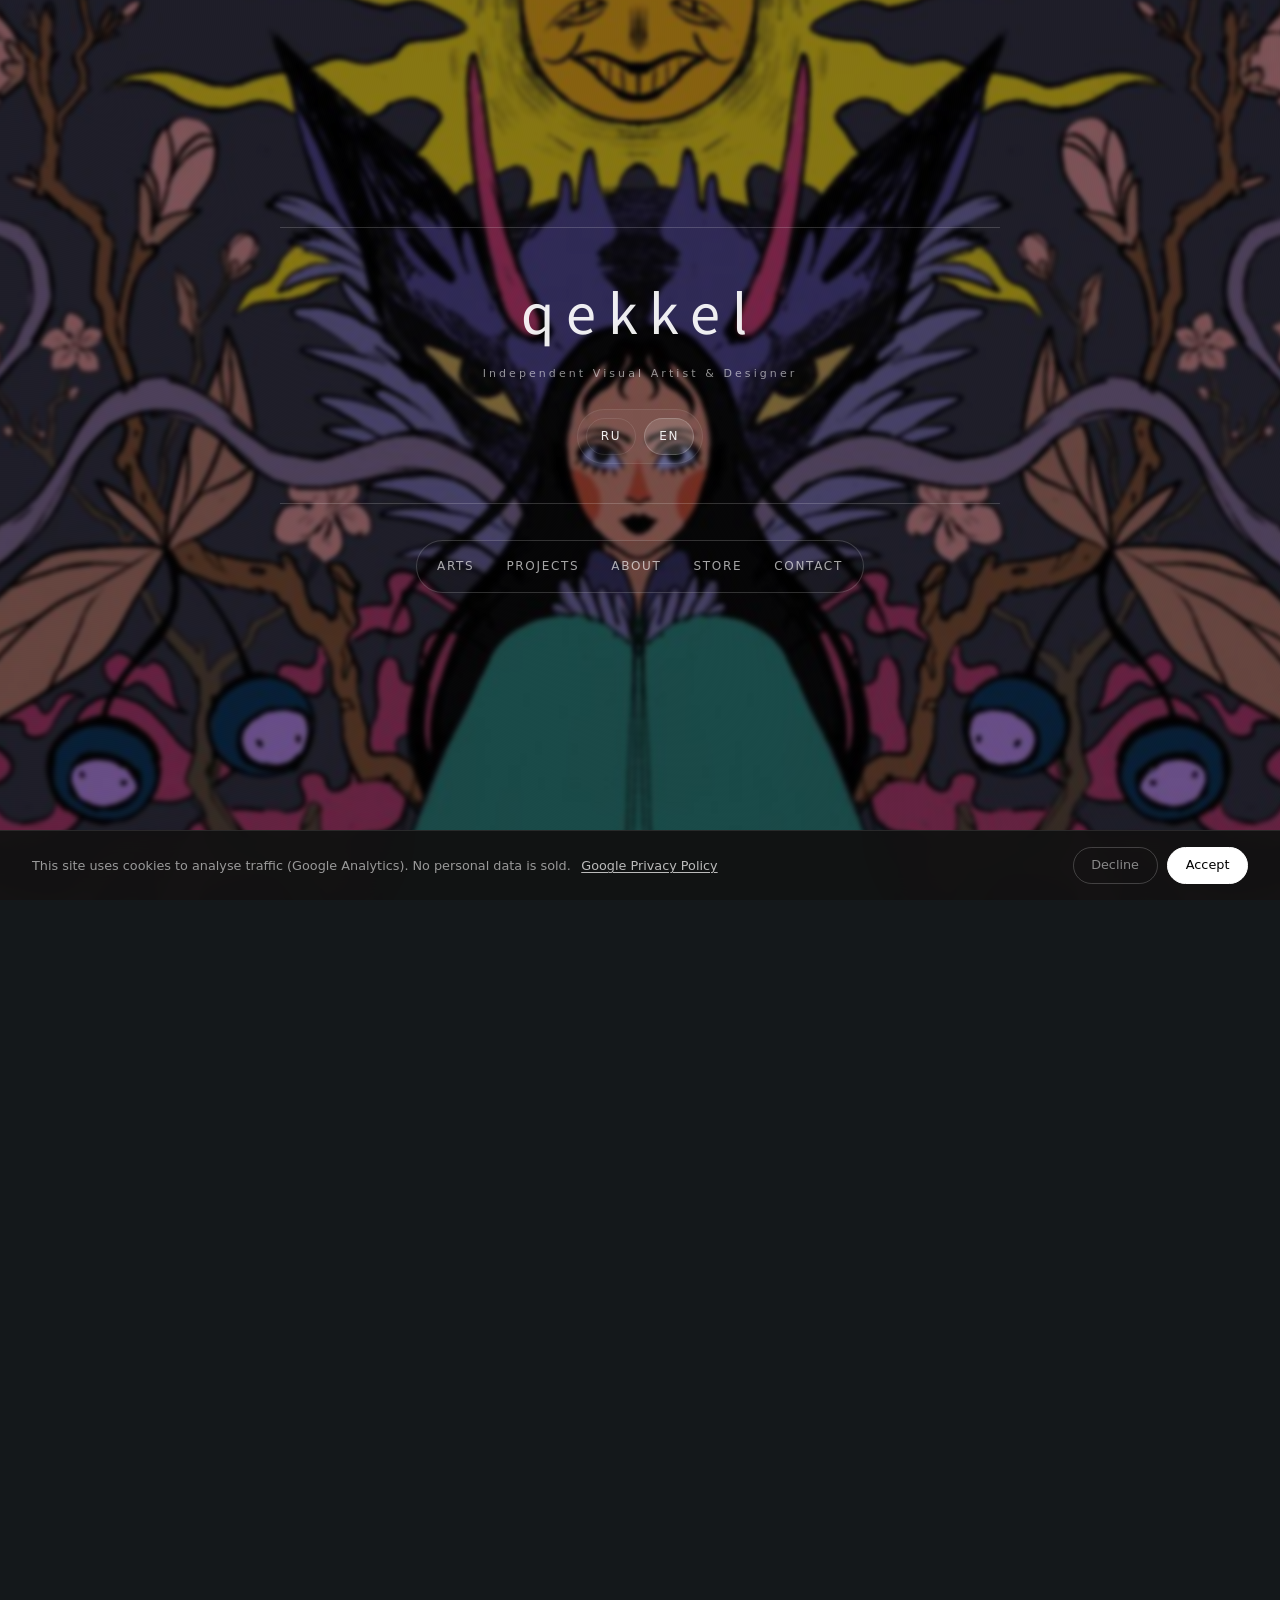
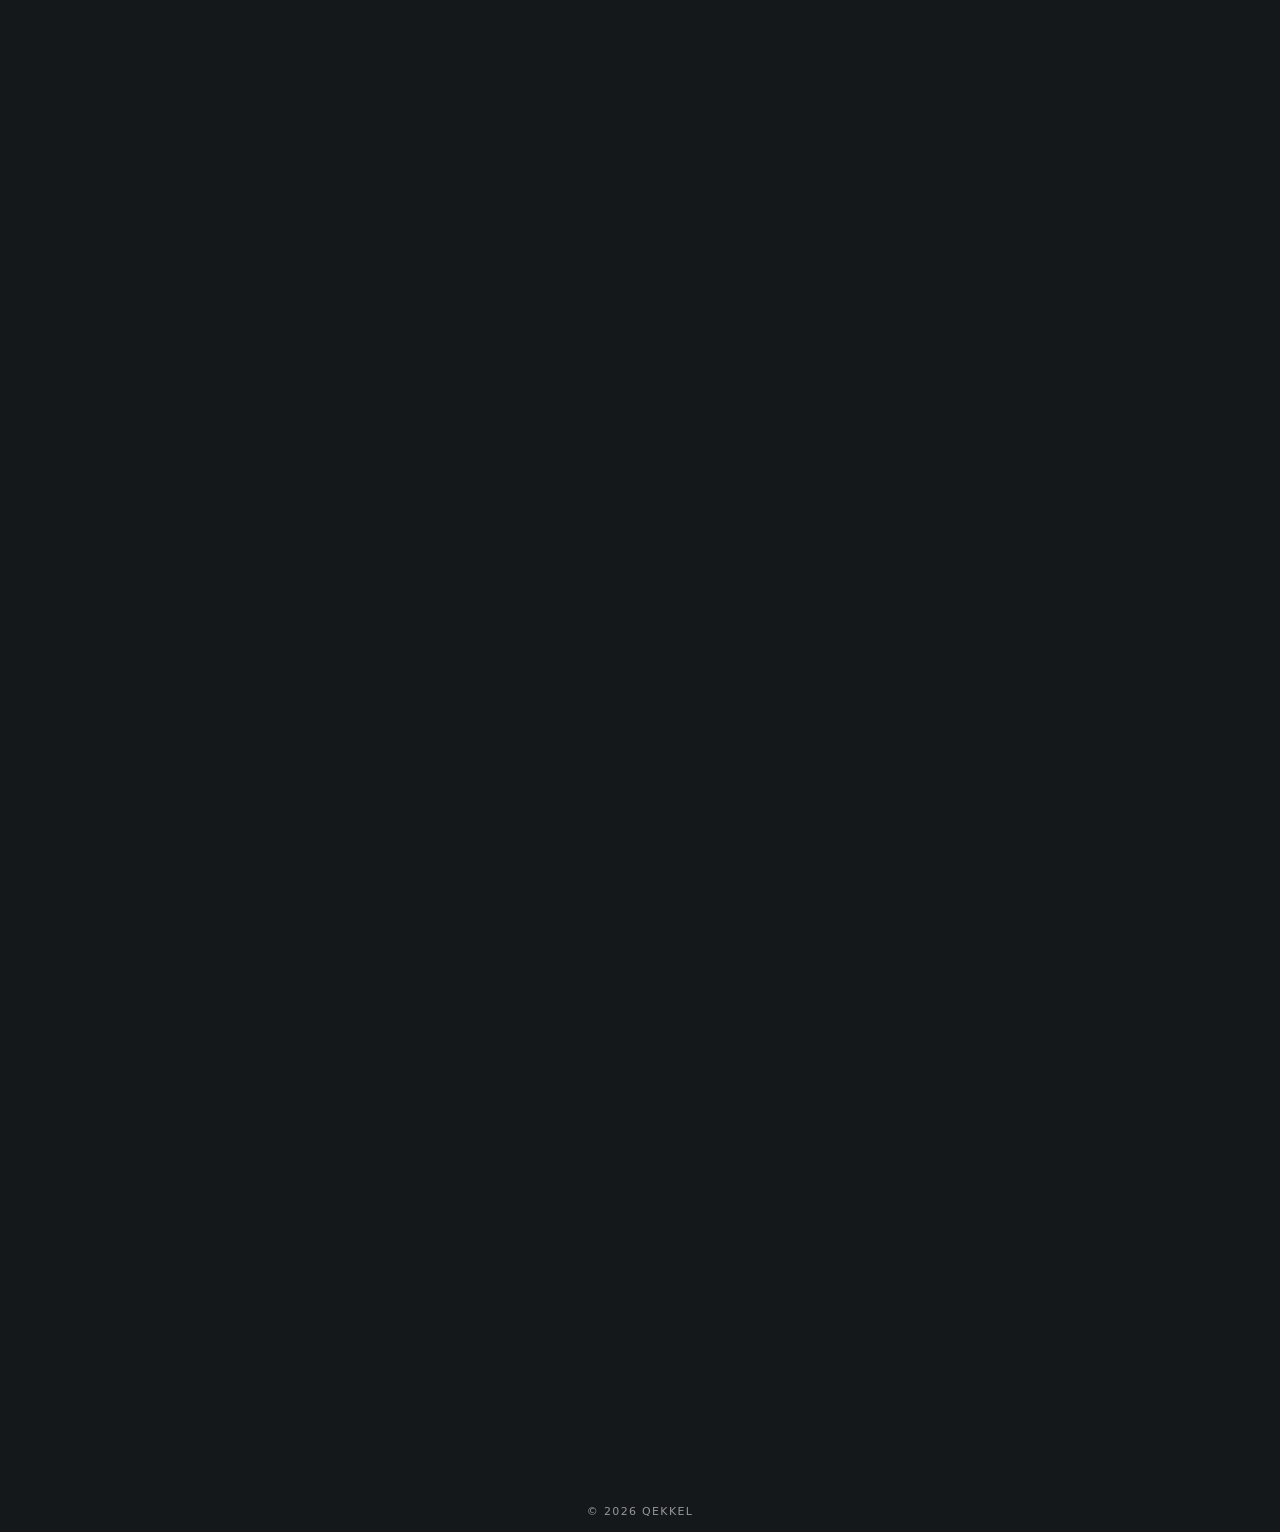
==== index.html @ a34ff205 "Add files via upload" ====
<!doctype html>
<html lang="en">
<head>
  <meta charset="utf-8" />
  <meta name="viewport" content="width=device-width, initial-scale=1" />
  <meta name="p:domain_verify" content="5f73d93b57452c0db818643b5c1ae192"/>
  <title>Olga Qekkel – Visual Artist & Painter | Original Oil & Acrylic Artworks</title>

  <!-- SEO -->
  <meta name="description" content="Qekkel is an independent contemporary visual artist working between oil painting and CG concept art. Explore original artworks, limited art drops and creative collaborations.">
  <meta name="keywords" content="qekkel, visual artist, contemporary art, oil painting, acrylic, CG art, concept art, original artworks, art prints, illustration, branding, logo design, freelance designer, buy art online">
  <meta name="author" content="Olga Qekkel">
  <meta name="robots" content="index, follow">
  <link rel="canonical" href="https://qekkel.org/" />

  <!-- Hreflang (multilingual EN/RU) -->
  <link rel="alternate" hreflang="en" href="https://qekkel.org/" />
  <link rel="alternate" hreflang="ru" href="https://qekkel.org/" />
  <link rel="alternate" hreflang="x-default" href="https://qekkel.org/" />

  <!-- Open Graph (Facebook, Telegram, VK, WhatsApp) -->
  <meta property="og:type" content="website">
  <meta property="og:site_name" content="Qekkel">
  <meta property="og:locale" content="en_US">
  <meta property="og:locale:alternate" content="ru_RU">
  <meta property="og:title" content="Qekkel | Visual Artist & Designer">
  <meta property="og:description" content="Original artworks, CG projects and limited art drops by Qekkel.">
  <meta property="og:url" content="https://qekkel.org/">
  <meta property="og:image" content="https://qekkel.org/images/preview.jpg">
  <meta property="og:image:secure_url" content="https://qekkel.org/images/preview.jpg">
  <meta property="og:image:type" content="image/jpeg">
  <meta property="og:image:width" content="1200">
  <meta property="og:image:height" content="630">
  <meta property="og:image:alt" content="Qekkel – Visual Artist & Designer. Original paintings and CG art.">

  <!-- Twitter / X -->
  <meta name="twitter:card" content="summary_large_image">
  <meta name="twitter:site" content="@qekkel">
  <meta name="twitter:creator" content="@qekkel">
  <meta name="twitter:title" content="Qekkel | Visual Artist & Designer">
  <meta name="twitter:description" content="Original artworks & CG art by Qekkel.">
  <meta name="twitter:image" content="https://qekkel.org/images/preview.jpg">
  <meta name="twitter:image:alt" content="Qekkel – Visual Artist & Designer">

  <!-- VK -->
  <meta property="vk:image" content="https://qekkel.org/images/preview.jpg">

  <!-- JSON-LD structured data -->
  <script type="application/ld+json">
  {
    "@context": "https://schema.org",
    "@graph": [
      {
        "@type": "WebSite",
        "@id": "https://qekkel.org/#website",
        "url": "https://qekkel.org/",
        "name": "Qekkel",
        "description": "Original artworks, CG projects and limited art drops by Qekkel.",
        "publisher": { "@id": "https://qekkel.org/#person" },
        "potentialAction": {
          "@type": "SearchAction",
          "target": { "@type": "EntryPoint", "urlTemplate": "https://qekkel.org/?s={search_term_string}" },
          "query-input": "required name=search_term_string"
        }
      },
      {
        "@type": "Person",
        "@id": "https://qekkel.org/#person",
        "name": "Olga Qekkel",
        "alternateName": "Qekkel",
        "url": "https://qekkel.org/",
        "image": {
          "@type": "ImageObject",
          "url": "https://qekkel.org/images/preview.jpg"
        },
        "jobTitle": "Visual Artist & Designer",
        "description": "Independent contemporary visual artist working between oil painting, acrylic, CG art and illustration. Open for commissions worldwide.",
        "email": "mailto:qekkel.olia@gmail.com",
        "sameAs": [
          "https://www.instagram.com/qekkel/",
          "https://t.me/qekkel",
          "https://www.youtube.com/@qekkel",
          "https://www.pinterest.com/qekkel26/",
          "https://www.saatchiart.com/qekkel"
        ],
        "knowsAbout": ["Oil Painting", "Acrylic Painting", "CG Art", "Illustration", "Logo Design", "Branding", "Cover Art"]
      },
      {
        "@type": "WebPage",
        "@id": "https://qekkel.org/#webpage",
        "url": "https://qekkel.org/",
        "name": "Qekkel | Visual Artist & Designer",
        "isPartOf": { "@id": "https://qekkel.org/#website" },
        "about": { "@id": "https://qekkel.org/#person" },
        "description": "Portfolio and store of Qekkel – original oil and acrylic paintings, CG projects, illustration and design commissions.",
        "breadcrumb": {
          "@type": "BreadcrumbList",
          "itemListElement": [{ "@type": "ListItem", "position": 1, "name": "Home", "item": "https://qekkel.org/" }]
        }
      },
      {
        "@type": "Product",
        "name": "Sakura – Original Oil Painting",
        "url": "https://qekkel.org/store/sakura",
        "image": "https://qekkel.org/images/spring/sacura00.png",
        "description": "Cherry blossoms, blue sky, the first breath of spring. Original mini oil painting on stretched canvas, 10×10 cm.",
        "brand": { "@type": "Brand", "name": "Qekkel" },
        "offers": {
          "@type": "Offer",
          "priceCurrency": "EUR",
          "price": "65",
          "availability": "https://schema.org/InStock",
          "seller": { "@id": "https://qekkel.org/#person" }
        }
      },
      {
        "@type": "Product",
        "name": "Surreal Bouquet – Original Acrylic Painting",
        "url": "https://qekkel.org/store/surreal-bouquet",
        "image": "https://qekkel.org/images/art7.jpg",
        "description": "Flowers growing from my hands – a surreal acrylic painting on canvas, 42×59 cm.",
        "brand": { "@type": "Brand", "name": "Qekkel" },
        "offers": {
          "@type": "Offer",
          "priceCurrency": "EUR",
          "price": "160",
          "availability": "https://schema.org/InStock",
          "seller": { "@id": "https://qekkel.org/#person" }
        }
      }
    ]
  }
  </script>

  <link rel="icon" type="image/png" href="images/favicon.PNG">

  <!-- Fonts — preconnect + async load (не блокирует отрисовку) -->
  <link rel="preconnect" href="https://fonts.googleapis.com">
  <link rel="preconnect" href="https://fonts.gstatic.com" crossorigin>
  <link rel="preload" as="style" href="https://fonts.googleapis.com/css2?family=Cormorant+Garamond:wght@400;500;600;700&family=Inter:wght@300;400;500;600&family=Manrope:wght@300;400;500;600&family=Noto+Sans+JP:wght@300;400;500;600&display=swap">
  <link href="https://fonts.googleapis.com/css2?family=Cormorant+Garamond:wght@400;500;600;700&family=Inter:wght@300;400;500;600&family=Manrope:wght@300;400;500;600&family=Noto+Sans+JP:wght@300;400;500;600&display=swap" rel="stylesheet" media="print" onload="this.media='all'">
  <noscript><link href="https://fonts.googleapis.com/css2?family=Cormorant+Garamond:wght@400;500;600;700&family=Inter:wght@300;400;500;600&family=Manrope:wght@300;400;500;600&family=Noto+Sans+JP:wght@300;400;500;600&display=swap" rel="stylesheet"></noscript>

  <link rel="stylesheet" href="assets/css/main.css" />

<!-- Google Analytics — загружается только после согласия -->
<script>
  window.dataLayer = window.dataLayer || [];
  function gtag(){dataLayer.push(arguments);}
  function loadGA() {
    var s = document.createElement('script');
    s.async = true;
    s.src = 'https://www.googletagmanager.com/gtag/js?id=G-39BNBDPZNP';
    document.head.appendChild(s);
    gtag('js', new Date());
    gtag('config', 'G-39BNBDPZNP');
  }
  if (localStorage.getItem('cookie_consent') === 'accepted') loadGA();
</script>

<style>
/* ====== YOUTUBE CALLOUT ====== */
.yt-callout {
  display: inline-flex;
  align-items: center;
  gap: 10px;
  color: rgba(255,255,255,0.45);
  text-decoration: none;
  font-size: 0.82rem;
  letter-spacing: 0.06em;
  border: 1px solid rgba(255,255,255,0.1);
  border-radius: 24px;
  padding: 8px 18px 8px 12px;
  margin-bottom: 1.6rem;
  transition: color 0.2s, border-color 0.2s, background 0.2s;
}
.yt-callout:hover {
  color: #fff;
  border-color: rgba(255,80,80,0.5);
  background: rgba(255,80,80,0.07);
}
.yt-callout svg { flex-shrink: 0; color: rgba(255,80,80,0.7); }
.yt-subs {
  font-size: 0.7rem;
  background: rgba(255,255,255,0.08);
  border-radius: 10px;
  padding: 2px 7px;
  letter-spacing: 0.08em;
  color: rgba(255,255,255,0.35);
}
html[lang="ru"] .yt-en { display: none; }
html[lang="ru"] .yt-ru { display: inline !important; }
html[lang="en"] .yt-ru { display: none; }

/* ====== STORE BADGE NEW ====== */
.store-badge-new {
  background: rgba(0, 0, 0, 0.55);
  border: 1px solid rgba(230, 150, 180, 0.8);
  color: rgb(230, 160, 190);
  font-weight: 600;
}

/* ====== ABOUT SPLIT LAYOUT ====== */
#about .about-split {
  display: grid;
  grid-template-columns: 1fr 1fr;
  gap: 3rem 5rem;
  align-items: start;
  max-width: 1100px;
  margin: 0 auto;
  padding: 0 2rem;
}

#about .about-right {
  display: grid;
  grid-template-columns: 1fr 1fr;
  gap: 6px;
  padding-top: 3rem;
}

#about .about-right img:first-child {
  grid-column: span 2;
  height: 320px;
  width: 100%;
  object-fit: cover;
}

#about .about-right img:not(:first-child) {
  height: 240px;
  width: 100%;
  object-fit: cover;
}

@media (max-width: 736px) {
  #about .about-split {
    grid-template-columns: 1fr;
    gap: 2rem;
  }
  #about .about-right {
    order: -1;
  }
  #about .about-right img:first-child { height: 220px; }
  #about .about-right img:not(:first-child) { height: 130px; }
}

/* ====== STORE MODAL REDESIGN ====== */
.store-modal-desc {
  font-size: 0.88rem;
  color: rgba(255,255,255,0.5);
  line-height: 1.65;
  margin: 0.4rem 0 1.6rem;
}

.store-specs-row {
  display: flex;
  border-top: 1px solid rgba(255,255,255,0.08);
  border-bottom: 1px solid rgba(255,255,255,0.08);
  padding: 1rem 0;
  margin-bottom: 2rem;
}

.store-spec {
  flex: 1;
  display: flex;
  flex-direction: column;
  gap: 0.35rem;
}

.store-spec + .store-spec {
  padding-left: 1.2rem;
  border-left: 1px solid rgba(255,255,255,0.08);
}

.store-spec-label {
  font-size: 0.57rem;
  letter-spacing: 0.16em;
  text-transform: uppercase;
  color: rgba(255,255,255,0.3);
}

.store-spec-value {
  font-size: 0.95rem;
  color: rgba(255,255,255,0.88);
}

.price-note {
  font-size: 0.75rem;
  color: rgba(255,255,255,0.35);
  margin-top: 0.4rem;
  line-height: 1.4;
}

.store-add-btn {
  align-self: flex-start;
  background: transparent;
  border: 1px solid rgba(255,255,255,0.35);
  color: rgba(255,255,255,0.8);
  padding: 0.75rem 2.2rem;
  font-size: 0.7rem;
  letter-spacing: 0.18em;
  text-transform: uppercase;
  cursor: pointer;
  border-radius: 2px;
  transition: background 0.2s, border-color 0.2s, color 0.2s;
}

.store-add-btn:hover {
  background: rgba(255,255,255,0.08);
  border-color: rgba(255,255,255,0.65);
  color: #fff;
}

/* ====== ART MODAL NAVIGATION ====== */
.art-modal-footer {
  display: flex;
  align-items: center;
  gap: 0.75rem;
  margin-top: 1.5rem;
  padding-top: 1rem;
  border-top: 1px solid rgba(255,255,255,0.08);
}
.art-modal-nav-btn {
  background: none;
  border: none;
  color: rgba(255,255,255,0.45);
  font-size: 1.1rem;
  cursor: pointer;
  padding: 0.2rem 0.5rem;
  transition: color 0.2s;
  line-height: 1;
}
.art-modal-nav-btn:hover { color: #fff; }
.art-modal-counter {
  flex: 1;
  text-align: center;
  font-size: 0.62rem;
  letter-spacing: 0.15em;
  color: rgba(255,255,255,0.3);
  text-transform: uppercase;
}
</style>

<!-- VisualArtwork Schema -->
<script type="application/ld+json">
{
  "@context": "https://schema.org",
  "@graph": [
    {
      "@type": "VisualArtwork",
      "name": "Sakura",
      "description": "Cherry blossoms, blue sky, the first breath of spring. Original oil painting on stretched canvas.",
      "image": "https://qekkel.org/images/spring/sacura00.png",
      "artMedium": "Oil",
      "artworkSurface": "Canvas",
      "width": { "@type": "Distance", "name": "10 cm" },
      "height": { "@type": "Distance", "name": "10 cm" },
      "creator": { "@type": "Person", "name": "Olga Qekkel", "url": "https://qekkel.org" },
      "offers": { "@type": "Offer", "price": "65", "priceCurrency": "EUR", "availability": "https://schema.org/InStock", "url": "https://qekkel.org" }
    },
    {
      "@type": "VisualArtwork",
      "name": "Spring Park",
      "description": "A golden sunset through blooming trees – spring light and the first warm rays of sun. Original oil painting on stretched canvas.",
      "image": "https://qekkel.org/images/spring/park2.png",
      "artMedium": "Oil",
      "artworkSurface": "Canvas",
      "width": { "@type": "Distance", "name": "10 cm" },
      "height": { "@type": "Distance", "name": "10 cm" },
      "creator": { "@type": "Person", "name": "Olga Qekkel", "url": "https://qekkel.org" },
      "offers": { "@type": "Offer", "price": "65", "priceCurrency": "EUR", "availability": "https://schema.org/InStock", "url": "https://qekkel.org" }
    },
    {
      "@type": "VisualArtwork",
      "name": "Sakura II",
      "description": "Cherry blossoms and fresh green shoots – the very first days of spring. Original oil painting on stretched canvas.",
      "image": "https://qekkel.org/images/spring/spring5.webp",
      "artMedium": "Oil",
      "artworkSurface": "Canvas",
      "width": { "@type": "Distance", "name": "10 cm" },
      "height": { "@type": "Distance", "name": "10 cm" },
      "creator": { "@type": "Person", "name": "Olga Qekkel", "url": "https://qekkel.org" },
      "offers": { "@type": "Offer", "price": "65", "priceCurrency": "EUR", "availability": "https://schema.org/InStock", "url": "https://qekkel.org" }
    },
    {
      "@type": "VisualArtwork",
      "name": "Aerial",
      "description": "An abstract oil painting inspired by a city seen from above – geometric forms, sweeping arcs and bold colour in pink, red and cobalt blue.",
      "image": "https://qekkel.org/images/art11.jpg",
      "artMedium": "Oil",
      "artworkSurface": "Canvas",
      "width": { "@type": "Distance", "name": "42 cm" },
      "height": { "@type": "Distance", "name": "59 cm" },
      "creator": { "@type": "Person", "name": "Olga Qekkel", "url": "https://qekkel.org" },
      "offers": { "@type": "Offer", "price": "220", "priceCurrency": "EUR", "availability": "https://schema.org/InStock", "url": "https://qekkel.org" }
    },
    {
      "@type": "VisualArtwork",
      "name": "Surreal Bouquet",
      "description": "Flowers growing from my hands – a surreal acrylic painting on canvas.",
      "image": "https://qekkel.org/images/art7.jpg",
      "artMedium": "Acrylic",
      "artworkSurface": "Canvas",
      "width": { "@type": "Distance", "name": "42 cm" },
      "height": { "@type": "Distance", "name": "59 cm" },
      "creator": { "@type": "Person", "name": "Olga Qekkel", "url": "https://qekkel.org" },
      "offers": { "@type": "Offer", "price": "140", "priceCurrency": "EUR", "availability": "https://schema.org/InStock", "url": "https://qekkel.org" }
    },
    {
      "@type": "VisualArtwork",
      "name": "Tropical Vortex",
      "description": "Swirling tropical energy in acrylic – vivid colours, bold movement on a square canvas.",
      "image": "https://qekkel.org/images/art02.jpg",
      "artMedium": "Acrylic",
      "artworkSurface": "Canvas",
      "width": { "@type": "Distance", "name": "40 cm" },
      "height": { "@type": "Distance", "name": "40 cm" },
      "creator": { "@type": "Person", "name": "Olga Qekkel", "url": "https://qekkel.org" },
      "offers": { "@type": "Offer", "price": "165", "priceCurrency": "EUR", "availability": "https://schema.org/InStock", "url": "https://qekkel.org" }
    },
    {
      "@type": "VisualArtwork",
      "name": "Siesta",
      "description": "Two cats in a dreamy embrace – painted in bold complementary colours on canvas.",
      "image": "https://qekkel.org/images/art01/detail4.webp",
      "artMedium": "Acrylic",
      "artworkSurface": "Canvas",
      "width": { "@type": "Distance", "name": "35 cm" },
      "height": { "@type": "Distance", "name": "30 cm" },
      "creator": { "@type": "Person", "name": "Olga Qekkel", "url": "https://qekkel.org" },
      "offers": { "@type": "Offer", "price": "120", "priceCurrency": "EUR", "availability": "https://schema.org/InStock", "url": "https://qekkel.org" }
    }
  ]
}
</script>
</head>

<body>

  <!-- blur overlay: activated when any modal is open -->
  <div id="bg-blur" class="bg-blur"></div>

  <div id="wrapper">

    <!-- HERO / HEADER -->
    <header id="header">
     


<button id="open-cart" class="nav-btn cart-btn">
  <span data-i18n="cart">Cart</span>
  <span class="cart-count">0</span>
</button>

      <div class="content">
        <div class="inner">
          <h1>qekkel</h1>
          <p data-i18n="hero_subtitle">Independent Visual Artist & Designer</p>

          <!-- Language toggle -->
          <div class="lang-toggle" role="group" aria-label="Language switch">
            <button type="button" class="lang-btn" data-lang="ru" aria-pressed="false">RU</button>
            <button type="button" class="lang-btn" data-lang="en" aria-pressed="true">EN</button>
          </div>
        </div>
      </div>

      <nav class="site-nav" aria-label="Section navigation">
        <ul>
          <li><a href="#arts" data-i18n="nav_arts">Arts</a></li>
          <li><a href="#projects" data-i18n="nav_projects">Projects</a></li>
          <li><a href="#about" data-i18n="nav_about">About</a></li>
          <li><a href="#store" data-i18n="nav_store">Store</a></li>
          <li><a href="#contact" data-i18n="nav_contact">Contact</a></li>
        </ul>
      </nav>
    </header>


    
    <!-- MAIN -->
    <main id="page">
  
      <!-- ARTS -->
      <section id="arts" class="section">
        <div class="gallery">
          <h2 class="major" data-i18n="arts_title">Arts</h2>

     <div class="art-grid">

  <div class="art-item" role="button" tabindex="0" data-art-id="art1">
    <img loading="lazy" src="images/art1.gif"
      alt="Abstract contemporary digital artwork by Qekkel">
  </div>

  <div class="art-item" role="button" tabindex="0" data-art-id="art2">
    <img loading="lazy" src="images/art2.webp"
      alt="Surreal oil painting with expressive brush strokes by Qekkel">
  </div>

  <div class="art-item" role="button" tabindex="0" data-art-id="art3">
    <img loading="lazy" src="images/art3.gif"
      alt="Dark atmospheric digital illustration by Qekkel">
  </div>

  <div class="art-item" role="button" tabindex="0" data-art-id="art4">
    <img loading="lazy" src="images/art4.webp"
      alt="Abstract oil painting exploring texture and depth by Qekkel">
  </div>

  <div class="art-item" role="button" tabindex="0" data-art-id="art5">
    <img loading="lazy" src="images/art5.webp"
      alt="Contemporary visual art composition in muted tones by Qekkel">
  </div>

  <div class="art-item" role="button" tabindex="0" data-art-id="art6">
    <img loading="lazy" src="images/art6.webp"
      alt="Expressive acrylic painting with dynamic movement by Qekkel">
  </div>

  <div class="art-item" role="button" tabindex="0" data-art-id="art7">
    <img loading="lazy" src="images/art7.jpg"
      alt="Minimalist conceptual artwork by Qekkel">
  </div>

  <div class="art-item" role="button" tabindex="0" data-art-id="art8">
    <img loading="lazy" src="images/art8.jpg"
      alt="Experimental visual art piece combining fantasy and abstraction by Qekkel">
  </div>


</div>

        <div style="text-align:center; margin-top: 2rem;">
          <a href="/arts" class="see-all-btn" data-i18n="see_all_arts">See all artworks →</a>
        </div>

      </section>


<!-- PROJECTS -->
<section id="projects" class="section">
  <div class="gallery">
    <h2 class="major" data-i18n="projects_title">Projects</h2>
    <div class="projects-grid">

  <div class="project-card wide"
    data-img="projects/1/bloody-00.jpg"
    data-images="projects/1/bloody-00.jpg,projects/1/bloody-01.jpg,projects/1/bloody.jpg"
    data-title-en="Stickers for Bar"
    data-title-ru="Стикеры для бара"
    data-desc-en="Creating a sticker pack for Bloody Mary Bar – illustration, branding, and print preparation. Bold dark visuals with custom lettering."
    data-desc-ru="Создание стикерпака для бара Bloody Mary – иллюстрация, брендинг и подготовка к печати. Яркая тёмная графика с авторским леттерингом."
    data-category-en="Illustration · 2023"
    data-category-ru="Иллюстрация · 2023"
    data-meta-en="Client|Bloody Mary Bar|Type|Print / Illustration|Year|2023"
    data-meta-ru="Клиент|Bloody Mary Bar|Тип|Печать / Иллюстрация|Год|2023"
    data-tags="Illustration,Branding,Print">
    <div class="project-thumb">
      <img loading="lazy" src="projects/1/bloody.jpg" alt="Stickers">
    </div>
    <div class="project-info">
      <h3 data-i18n="proj1_title">Stickers</h3>
      <p data-i18n="proj1_desc">Creating sticker for bar</p>
    </div>
  </div>

  <div class="project-card tall"
    data-img="projects/2/preview1.jpg"
    data-images="projects/2/preview1.jpg,projects/2/olia-qekkel-1.jpg,projects/2/olia-qekkel-2.jpg,projects/2/olia-qekkel-3.jpg,projects/2/olia-qekkel-4.jpg,projects/2/olia-qekkel-5.jpg,projects/2/olia-qekkel-8.jpg,projects/2/olia-qekkel-7.jpg"
    data-title-en="CG Home Project"
    data-title-ru="CG проект дома"
    data-desc-en="Interior and exterior visualization project. 3D modeling, lighting, and CG rendering of a fantasy-style home environment."
    data-desc-ru="Визуализация интерьера и экстерьера. 3D моделирование, свет и CG рендеринг фантазийного домашнего пространства."
    data-category-en="CG & 3D · 2023"
    data-category-ru="CG & 3D · 2023"
    data-meta-en="Type|CG / 3D Render|Style|Fantasy|Year|2023"
    data-meta-ru="Тип|CG / 3D рендер|Стиль|Фэнтези|Год|2023"
    data-tags="CG,3D,Render,Fantasy">
    <div class="project-thumb">
      <img loading="lazy" src="projects/2/preview1.jpg" alt="CG Home">
    </div>
    <div class="project-info">
      <h3 data-i18n="proj2_title">CG project of Home</h3>
      <p data-i18n="proj2_desc">3D visualization project</p>
    </div>
  </div>

  <div class="project-card"
    data-img="projects/3/pastramamaa-02.png"
    data-images="projects/3/pastramamaa-02.png,projects/3/pastrama00.jpg,projects/3/pastrama01.jpg,projects/3/pastrama02.jpg"
    data-title-en="Pastrama Mama"
    data-title-ru="Pastrama Mama"
    data-desc-en="Visual identity for Pastrama Mama bar & BBQ restaurant. Logo, typography, and brand materials."
    data-desc-ru="Визуальная айдентика для бара и ресторана Pastrama Mama. Лого, типографика и брендовые материалы."
    data-category-en="Branding · 2024"
    data-category-ru="Брендинг · 2024"
    data-meta-en="Client|Pastrama Mama|Type|Brand Identity|Year|2024"
    data-meta-ru="Клиент|Pastrama Mama|Тип|Айдентика|Год|2024"
    data-tags="Branding,Logo,Identity">
    <div class="project-thumb">
      <img loading="lazy" src="projects/3/pastramamaa-02.png" alt="Pastrama Mama">
    </div>
    <div class="project-info">
      <h3 data-i18n="proj4_title">Pastrama Mama</h3>
      <p data-i18n="proj4_desc">Bar & BBQ branding</p>
    </div>
  </div>

  <div class="project-card"
    data-img="projects/4/hmirov-1.jpg"
    data-images="projects/4/hmirov-1.jpg,projects/4/hmirov-2.JPG"
    data-title-en="Hmirov Pole"
    data-title-ru="Хмыров поле"
    data-desc-en="Cover art for the Hmirov Pole music single – illustration for an indie musician."
    data-desc-ru="Обложка для музыкального сингла Хмыров поле – иллюстрация для инди-музыканта."
    data-category-en="Cover Art · 2024"
    data-category-ru="Обложка · 2024"
    data-meta-en="Type|Cover Art|Format|Single|Year|2024"
    data-meta-ru="Тип|Обложка сингла|Формат|Сингл|Год|2024"
    data-tags="Illustration,Cover Art,Music">
    <div class="project-thumb">
      <img loading="lazy" src="projects/4/hmirov-1.jpg" alt="Hmirov Pole">
    </div>
    <div class="project-info">
      <h3 data-i18n="proj3_title">Hmirov Pole</h3>
      <p data-i18n="proj3_desc">Indie game art</p>
    </div>
  </div>

    </div>

    <div class="projects-cta">
      <div class="projects-cta-tags">
        <span>Logo</span><span>Flyer</span><span>Branding</span>
        <button id="open-prices" class="projects-cta-prices" data-i18n="projects_cta_prices">Prices →</button>
      </div>
      <p class="projects-cta-text">
        <span data-i18n="projects_cta_text">Need something?</span>
        <button id="proj-order-toggle" class="projects-cta-btn" data-i18n="projects_cta_btn">Get in touch →</button>
      </p>
    </div>

    <!-- QUICK ORDER FORM -->
    <div id="proj-order-wrap" class="proj-order-wrap" hidden>
      <form id="proj-order-form" class="proj-order-form" novalidate>

        <div class="proj-order-types" id="proj-order-types">
          <label class="ptype-label"><input type="radio" name="ptype" value="Logo" checked><span data-i18n="ptype_logo">Logo</span></label>
          <label class="ptype-label"><input type="radio" name="ptype" value="Flyer"><span data-i18n="ptype_flyer">Flyer</span></label>
          <label class="ptype-label"><input type="radio" name="ptype" value="Branding"><span data-i18n="ptype_branding">Branding</span></label>
          <label class="ptype-label"><input type="radio" name="ptype" value="Illustration"><span data-i18n="ptype_illustration">Illustration</span></label>
          <label class="ptype-label"><input type="radio" name="ptype" value="Other"><span data-i18n="ptype_other">Other</span></label>
        </div>

        <div class="proj-order-fields">
          <input type="text" id="proj-order-name" class="proj-order-input"
            data-i18n-placeholder="porder_name_ph" placeholder="Your name" />
          <input type="text" id="proj-order-contact" class="proj-order-input"
            data-i18n-placeholder="porder_contact_ph" placeholder="Email or @telegram" />
          <textarea id="proj-order-brief" class="proj-order-input proj-order-textarea" rows="3"
            data-i18n-placeholder="porder_brief_ph" placeholder="Brief description of the project..."></textarea>
        </div>

        <div class="proj-order-footer">
          <button type="submit" class="proj-order-send">
            <svg width="15" height="15" viewBox="0 0 24 24" fill="currentColor">
              <path d="M12 0C5.373 0 0 5.373 0 12s5.373 12 12 12 12-5.373 12-12S18.627 0 12 0zm5.562 8.248-1.97 9.289c-.145.658-.537.818-1.084.508l-3-2.21-1.447 1.394c-.16.16-.295.295-.605.295l.213-3.053 5.56-5.023c.242-.213-.054-.333-.373-.12l-6.871 4.326-2.962-.924c-.643-.204-.657-.643.136-.953l11.57-4.461c.537-.194 1.006.131.833.932z"/>
            </svg>
            <span data-i18n="porder_send">Send via Telegram</span>
          </button>
          <p class="proj-order-note" id="proj-order-note"></p>
        </div>

      </form>
    </div>

  </div>
</section>

<!-- ABOUT -->
<section id="about" class="section">
  <div class="about-split">

    <div class="about-left">
      <h2 class="major" data-i18n="about_title">About</h2>
      <div id="about-text">
        <p>Hi, I'm Olga – visual artist and designer.</p>
        <p>I work with oil, acrylic, digital illustration, and 2D animation. Original artworks, commissions, and creative collabs.</p>
        <p>Open to brand collaborations: identity, illustration, concept art.</p>
        <p class="about-loc">Based in Europe. Working worldwide.</p>
      </div>
      <div class="about-tags">
        <span>Visual Identity</span>
        <span>2D Animation</span>
        <span>Posters & Covers</span>
        <span>Limited Drops</span>
      </div>
      <a href="https://www.youtube.com/@qekkel" target="_blank" rel="noopener" class="yt-callout" aria-label="YouTube channel">
        <svg width="18" height="18" viewBox="0 0 24 24" fill="currentColor"><path d="M23.498 6.186a3.016 3.016 0 0 0-2.122-2.136C19.505 3.545 12 3.545 12 3.545s-7.505 0-9.377.505A3.017 3.017 0 0 0 .502 6.186C0 8.07 0 12 0 12s0 3.93.502 5.814a3.016 3.016 0 0 0 2.122 2.136c1.871.505 9.376.505 9.376.505s7.505 0 9.377-.505a3.015 3.015 0 0 0 2.122-2.136C24 15.93 24 12 24 12s0-3.93-.502-5.814zM9.545 15.568V8.432L15.818 12l-6.273 3.568z"/></svg>
        <span class="yt-callout-text yt-en">Watch painting process on YouTube</span><span class="yt-callout-text yt-ru" style="display:none">Смотреть процесс рисования на YouTube</span>
        <span class="yt-subs">1K+</span>
      </a>
      <ul class="actions">
        <li><a href="#contact" class="button primary" data-i18n="about_cta">Let’s Connect</a></li>
      </ul>
    </div>

    <div class="about-right">
      <img loading="lazy" decoding="async" src="images/fotos/me-3.JPG" alt="Olga Qekkel – visual artist and designer">
      <img loading="lazy" decoding="async" src="images/fotos/olga-baum-1.gif" alt="Olga Qekkel painting in the studio">
      <img loading="lazy" decoding="async" src="images/fotos/olga-me.gif" alt="Olga Qekkel – artist portrait">
    </div>

  </div>
</section>

      <!-- STORE -->
      <section id="store" class="section">
        <div class="gallery">
          <h2 class="major" data-i18n="store_title">Store</h2>
          <p class="store-lead" data-i18n="store_lead">Original pieces, postcards, and limited drops.</p>

          <div class="store-grid">
            <div class="store-card-wrap">
            <a class="store-view-page" href="/store/sakura">View page →</a>
            <button class="store-card" type="button"
              aria-label="View Sakura – original oil painting"
              aria-expanded="false"
              aria-controls="store-listing"
              data-id="original-05"
              data-title-en="Sakura"
              data-title-ru="Сакура"
              data-status-en="Original Artwork"
              data-status-ru="Оригинал"
              data-size-en="10×10 cm"
              data-size-ru="10×10 см"
              data-medium-en="Oil"
              data-medium-ru="Масло"
              data-img="images/spring/sacura00.png,images/spring/spring3.png"
              data-extras=""
              data-desc-en="Cherry blossoms, blue sky, the first breath of spring. Stretched canvas, ships in a protective box."
              data-desc-ru="Сакура, синее небо, первый вздох весны. Натянутый холст, доставляется в защитной коробке."
              data-price-eur="65"
              data-sold="false">
              <div class="store-thumb">
                <img loading="lazy" src="images/spring/sacura00.png" alt="Sakura – original oil painting on stretched canvas, 10×10 cm, by Qekkel">
                <span class="store-badge store-badge-new" data-i18n="badge_new">New</span>
              </div>
              <div class="store-info">
                <h3 class="store-title">Sakura</h3>
                <p class="store-price" data-price></p>
              </div>
            </button>
            </div>

            <div class="store-card-wrap">
            <a class="store-view-page" href="/store/spring-park">View page →</a>
            <button class="store-card" type="button"
              aria-label="View Spring Park – original oil painting"
              aria-expanded="false"
              aria-controls="store-listing"
              data-id="original-06"
              data-title-en="Spring Park"
              data-title-ru="Весенний парк"
              data-status-en="Original Artwork"
              data-status-ru="Оригинал"
              data-size-en="10×10 cm"
              data-size-ru="10×10 см"
              data-medium-en="Oil"
              data-medium-ru="Масло"
              data-img="images/spring/park2.png,images/spring/park1.webp,images/spring/spring4.png,images/spring/spring1.png,images/spring/spring.png"
              data-extras=""
              data-desc-en="A golden sunset through blooming trees – spring light and the first warm rays of sun. Stretched canvas, ships in a protective box."
              data-desc-ru="Золотой закат сквозь цветущие деревья – весенний свет и первые тёплые лучи солнца. Натянутый холст, доставляется в защитной коробке."
              data-price-eur="65"
              data-sold="false">
              <div class="store-thumb">
                <img loading="lazy" src="images/spring/park2.png" alt="Spring Park – original oil painting on stretched canvas, 10×10 cm, by Qekkel">
                <span class="store-badge store-badge-new" data-i18n="badge_new">New</span>
              </div>
              <div class="store-info">
                <h3 class="store-title">Spring Park</h3>
                <p class="store-price" data-price></p>
              </div>
            </button>
            </div>

            <div class="store-card-wrap">
            <a class="store-view-page" href="/store/sakura-ii">View page →</a>
            <button class="store-card" type="button"
              aria-label="View Sakura II – original oil painting"
              aria-expanded="false"
              aria-controls="store-listing"
              data-id="original-07"
              data-title-en="Sakura II"
              data-title-ru="Сакура II"
              data-status-en="Original Artwork"
              data-status-ru="Оригинал"
              data-size-en="10×10 cm"
              data-size-ru="10×10 см"
              data-medium-en="Oil"
              data-medium-ru="Масло"
              data-img="images/spring/spring5.webp,images/spring/spring2.png"
              data-extras=""
              data-desc-en="Cherry blossoms and fresh green shoots – the very first days of spring. Stretched canvas, ships in a protective box."
              data-desc-ru="Цветы сакуры и первая зелень – самые первые дни весны. Натянутый холст, доставляется в защитной коробке."
              data-price-eur="65"
              data-sold="false">
              <div class="store-thumb">
                <img loading="lazy" src="images/spring/spring5.webp" alt="Sakura II – original oil painting on stretched canvas, 10×10 cm, by Qekkel">
                <span class="store-badge store-badge-new" data-i18n="badge_new">New</span>
              </div>
              <div class="store-info">
                <h3 class="store-title">Sakura II</h3>
                <p class="store-price" data-price></p>
              </div>
            </button>
            </div>

            <div class="store-card-wrap">
            <a class="store-view-page" href="/store/aerial">View page →</a>
            <button class="store-card" type="button"
              aria-label="View Aerial – original oil painting"
              aria-expanded="false"
              aria-controls="store-listing"
              data-id="original-01"
              data-title-en="Aerial"
              data-title-ru="Aerial"
              data-status-en="Original Artwork"
              data-status-ru="Оригинал"
              data-size-en="42×59 cm (A2)"
              data-size-ru="42×59 см (A2)"
              data-medium-en="Oil"
              data-medium-ru="Масло"
              data-img="images/art11.jpg,images/art11/detail4.webp,images/art11/detail2.webp,images/art11/detail7.webp"
              data-extras=""
              data-desc-en="An abstract oil painting inspired by a city seen from above – geometric forms, sweeping arcs and bold colour in pink, red and cobalt blue. Ships rolled in a protective tube."
              data-desc-ru="Абстрактная масляная работа – город с высоты полёта, геометрия форм и смелый цвет: розовый, красный, кобальт. Доставляется свёрнутым в защитной тубе."
              data-price-eur="220"
              data-sold="false">
              <div class="store-thumb">
                <img loading="lazy" src="images/art11.jpg" alt="Aerial – original oil painting A2, by Qekkel">
                <span class="store-badge" data-i18n="badge_limited">Limited</span>
              </div>
              <div class="store-info">
                <h3 class="store-title" data-i18n-dynamic="store_item1_title">Original #01</h3>
                <p class="store-price" data-price></p>
              </div>
            </button>
            </div>

            <div class="store-card-wrap">
            <a class="store-view-page" href="/store/surreal-bouquet">View page →</a>
            <button class="store-card" type="button"
              aria-label="View Surreal Bouquet – original acrylic painting"
              aria-expanded="false"
              aria-controls="store-listing"
              data-id="original-02"
              data-title-en="Surreal Bouquet"
              data-title-ru="Сюрреалистический букет"
              data-status-en="Original Artwork"
              data-status-ru="Оригинал"
              data-size-en="42×59 cm (A2)"
              data-size-ru="42×59 см (A2)"
              data-medium-en="Acryl"
              data-medium-ru="Акрил"
              data-img="images/art7.jpg,images/art07/1.jpg,images/art07/2.jpg,images/art07/7.jpg"
              data-extras=""
              data-desc-en="Flowers growing from my hands – a surreal acrylic painting on canvas. Rolled and shipped in a protective tube."
              data-desc-ru="Из рук моих вырастут цветы – сюрреалистическая картина акрилом на холсте. Доставляется свёрнутым в защитной тубе."
              data-price-eur="160"
              data-sale-eur="140"
              data-sold="false">
              <div class="store-thumb">
                <img loading="lazy" src="images/art7.jpg" alt="Surreal Bouquet – flowers growing from hands, surrealist acrylic painting A2, by Qekkel">
                <span class="store-badge" data-i18n="badge_limited">Limited</span>
              </div>
              <div class="store-info">
                <h3 class="store-title" data-i18n-dynamic="store_item2_title">Postcard Set</h3>
                <p class="store-price" data-price></p>
              </div>
            </button>
            </div>

            <!-- Notify card -->
            <button class="store-card store-notify-card" id="open-notify" type="button" aria-label="Get notified about new arrivals">
              <div class="store-thumb store-notify-thumb">
                <img src="images/new.gif" alt="New arrivals coming soon" class="store-notify-gif">
                <div class="store-notify-overlay">
                  <svg class="store-notify-bell" width="22" height="22" viewBox="0 0 24 24" fill="none" stroke="currentColor" stroke-width="1.5" stroke-linecap="round" stroke-linejoin="round">
                    <path d="M18 8A6 6 0 0 0 6 8c0 7-3 9-3 9h18s-3-2-3-9"/>
                    <path d="M13.73 21a2 2 0 0 1-3.46 0"/>
                  </svg>
                  <div class="store-notify-text">
                    <span class="store-notify-label" data-i18n="notify_card_title">New arrivals</span>
                    <span class="store-notify-cta" data-i18n="notify_card_sub">Notify me</span>
                  </div>
                </div>
              </div>
            </button>

          </div>

          <div style="text-align:center; margin-top: 2rem;">
            <a href="/store" class="see-all-btn" data-i18n="see_all_store">See all artworks →</a>
          </div>

        </div>
      </section>

      <!-- CONTACT -->
      <section id="contact" class="section">
        <div class="gallery">
          <div class="contact-header">
            <h2 class="major" data-i18n="contact_title">Contact</h2>
            <a href="https://t.me/qekkel" target="_blank" rel="noopener noreferrer" class="contact-tg-link">
              <svg viewBox="0 0 24 24" aria-hidden="true"><path d="M12 2C6.48 2 2 6.48 2 12s4.48 10 10 10 10-4.48 10-10S17.52 2 12 2zm4.64 6.8l-1.7 8c-.12.58-.46.72-.93.45l-2.57-1.9-1.24 1.19c-.14.14-.26.26-.53.26l.19-2.63 4.84-4.37c.21-.19-.05-.29-.32-.1L7.9 14.6l-2.53-.79c-.55-.17-.56-.55.12-.81l9.9-3.82c.46-.17.86.11.71.82z"/></svg>
              <span data-i18n="contact_tg">Write in Telegram</span>
            </a>
          </div>

          <form id="contact-form" method="post" action="https://formspree.io/f/xgoqzngy" novalidate>
            <div class="fields">
              <div class="field half">
                <label for="firstname" data-i18n="form_firstname_label">First name</label>
                <input id="firstname" type="text" name="firstname" required
                  data-i18n-placeholder="form_firstname_ph" placeholder="First name" />
              </div>

              <div class="field half">
                <label for="lastname" data-i18n="form_lastname_label">Last name</label>
                <input id="lastname" type="text" name="lastname"
                  data-i18n-placeholder="form_lastname_ph" placeholder="Last name" />
              </div>

              <div class="field half">
                <label for="email" data-i18n="form_email_label">Email</label>
                <input id="email" type="email" name="email" required
                  data-i18n-placeholder="form_email_ph" placeholder="Email" />
              </div>

              <div class="field">
                <label for="message" data-i18n="form_message_label">Message</label>
                <textarea id="message" name="message" rows="4" required
                  data-i18n-placeholder="form_msg_ph" placeholder="Message"></textarea>
              </div>
            </div>

            <ul class="actions">
              <li><input type="submit" class="primary" data-i18n-value="form_send" value="Send"></li>
            </ul>

            <p class="form-note" id="form-note" aria-live="polite"></p>
          </form>

          <ul class="icons">
            <li><a class="icon" href="https://www.instagram.com/qekkel/"  aria-label="Instagram"  target="_blank" rel="noopener noreferrer"  data-tooltip="@qekkel">
      <!-- Instagram SVG -->
      <svg viewBox="0 0 24 24" aria-hidden="true">
        <path d="M7 2h10a5 5 0 0 1 5 5v10a5 5 0 0 1-5 5H7a5 5 0 0 1-5-5V7a5 5 0 0 1 5-5zm5 5.8A4.2 4.2 0 1 0 16.2 12 4.2 4.2 0 0 0 12 7.8zm0 6.8A2.6 2.6 0 1 1 14.6 12 2.6 2.6 0 0 1 12 14.6zM17.3 6.2a1 1 0 1 0 1 1 1 1 0 0 0-1-1z"/>
      </svg>
    </a>
  </li>
            <li><a class="icon" href="https://www.youtube.com/@qekkel" aria-label="YouTube" target="_blank"  rel="noopener noreferrer"  data-tooltip="@qekkel">
      <!-- YouTube SVG -->
      <svg viewBox="0 0 24 24" aria-hidden="true">
        <path d="M23 7.2s-.2-1.6-.9-2.3c-.8-.9-1.7-.9-2.1-1C16.9 3.5 12 3.5 12 3.5h0s-4.9 0-8 .4c-.4.1-1.3.1-2.1 1C1.2 5.6 1 7.2 1 7.2S.8 9 .8 10.8v1.7C.8 14.3 1 16 1 16s.2 1.6.9 2.3c.8.9 1.9.9 2.4 1 1.7.2 7.7.4 7.7.4s4.9 0 8-.4c.4-.1 1.3-.1 2.1-1 .7-.7.9-2.3.9-2.3s.2-1.7.2-3.5v-1.7C23.2 9 23 7.2 23 7.2zM9.7 14.6V8.9l5.4 2.9-5.4 2.8z"/>
      </svg>
    </a>
  </li>
   
         <li>
    <a class="icon"
       href="https://www.twitch.tv/qekkel26"
       target="_blank"
       rel="noopener noreferrer"
       aria-label="Twitch"
       data-tooltip="@qekkel26">

      <!-- Twitch SVG -->
      <svg viewBox="0 0 24 24" aria-hidden="true">
        <path d="M4 2L2 6v14h6v4l4-4h4l6-6V2H4zm16 10l-3 3h-4l-3 3v-3H6V4h14v8zM9 7h2v5H9V7zm5 0h2v5h-2V7z"/>
      </svg>

    </a>
  </li>
            <li>
    <a class="icon"
       href="https://t.me/qekkel26"
       target="_blank"
       rel="noopener noreferrer"
       aria-label="Telegram Channel"
       data-tooltip="@qekkel26">
      <!-- Telegram SVG -->
      <svg viewBox="0 0 24 24" aria-hidden="true">
        <path d="M12 2C6.48 2 2 6.48 2 12s4.48 10 10 10 10-4.48 10-10S17.52 2 12 2zm4.64 6.8l-1.7 8c-.12.58-.46.72-.93.45l-2.57-1.9-1.24 1.19c-.14.14-.26.26-.53.26l.19-2.63 4.84-4.37c.21-.19-.05-.29-.32-.1L7.9 14.6l-2.53-.79c-.55-.17-.56-.55.12-.81l9.9-3.82c.46-.17.86.11.71.82z"/>
      </svg>
    </a>
  </li>
            <li>
    <a class="icon"
       href="https://www.pinterest.com/qekkel26/"
       target="_blank"
       rel="noopener noreferrer"
       aria-label="Pinterest"
       data-tooltip="@qekkel26">
      <svg viewBox="0 0 24 24" aria-hidden="true">
        <path d="M12 2C6.48 2 2 6.48 2 12c0 4.24 2.65 7.86 6.39 9.29-.09-.78-.17-1.98.04-2.83.18-.77 1.22-5.17 1.22-5.17s-.31-.62-.31-1.54c0-1.45.84-2.53 1.88-2.53.89 0 1.32.67 1.32 1.47 0 .89-.57 2.23-.86 3.47-.25 1.04.52 1.88 1.54 1.88 1.84 0 3.08-2.37 3.08-5.18 0-2.14-1.44-3.74-4.04-3.74-2.94 0-4.77 2.2-4.77 4.65 0 .84.24 1.43.62 1.89.17.2.19.28.13.51-.04.17-.14.57-.18.73-.06.23-.24.32-.44.23-1.24-.51-1.82-1.88-1.82-3.42 0-2.54 2.15-5.61 6.43-5.61 3.44 0 5.71 2.5 5.71 5.18 0 3.56-1.97 6.21-4.88 6.21-.98 0-1.9-.53-2.21-1.12l-.6 2.31c-.22.84-.8 1.88-1.19 2.52.9.27 1.84.42 2.82.42 5.52 0 10-4.48 10-10S17.52 2 12 2z"/>
      </svg>
    </a>
  </li>
            <li>
    <a class="icon"
       href="https://www.saatchiart.com/qekkel"
       target="_blank"
       rel="noopener noreferrer"
       aria-label="Saatchi Art"
       data-tooltip="Saatchi Art">
      <svg viewBox="0 0 24 24" aria-hidden="true">
        <path d="M12 2C6.48 2 2 6.48 2 12s4.48 10 10 10 10-4.48 10-10S17.52 2 12 2zm-1 14.5v-2c-1.5-.3-2.5-1.3-2.5-2.5 0-1.4 1.1-2.3 2.5-2.6V8h2v1.4c1.4.3 2.5 1.2 2.5 2.6h-2c0-.6-.4-1-1.5-1s-1.5.4-1.5 1 .4 1 1.5 1c1.7 0 3.5.7 3.5 2.5 0 1.4-1.1 2.3-2.5 2.5v1.5h-2z"/>
      </svg>
    </a>
  </li>
          </ul>
        </div>
      </section>

    </main>

    <!-- BACK TO TOP -->
    <button id="back-to-top" class="back-to-top" aria-label="Back to top">↑</button>

    <footer id="footer">
      <p class="copyright">© <span id="year"></span> qekkel</p>
    </footer>
  </div>

  <div id="bg" aria-hidden="true"></div>
<div id="bg-portrait" aria-hidden="true"></div>
<div id="grain" aria-hidden="true"></div>

  <!-- STORE MODAL -->
  <div id="store-listing" class="store-listing" hidden>
    <div class="store-listing-inner" role="dialog" aria-modal="true" aria-label="Store item">
      <button id="store-close" class="store-close" type="button" aria-label="Close">×</button>

     <div id="store-media" class="store-listing-media">
      <div id="store-extras" class="store-extras" hidden>
  <h4 class="store-extras-title">More visuals</h4>
  <div class="store-extras-grid"></div>
</div>

         <div class="zoom-wrap">
        <img id="store-img" src="" alt="">
        <button class="gallery-arrow prev">‹</button>
        <button class="gallery-arrow next">›</button>
        <div class="store-swipe-hint" id="store-swipe-hint">
          <span class="store-swipe-hint-icon">👆</span>
          <span data-i18n="swipe_hint">Swipe to browse</span>
        </div>
          </div>
        <div id="store-thumbs" class="store-thumbs"></div>
      </div>

      <div class="store-listing-text">
        <p id="store-status" class="store-status"></p>
        <h3 id="store-title"></h3>
        <p id="store-desc" class="store-modal-desc"></p>

        <div class="store-specs-row">
          <div class="store-spec">
            <span class="store-spec-label" data-i18n="modal_price">Price</span>
            <span class="store-spec-value" id="store-price"></span>
          </div>
          <div class="store-spec">
            <span class="store-spec-label" data-i18n="modal_size">Size</span>
            <span class="store-spec-value" id="store-size"></span>
          </div>
          <div class="store-spec">
            <span class="store-spec-label" data-i18n="modal_medium">Medium</span>
            <span class="store-spec-value" id="store-medium"></span>
          </div>
        </div>

        <div class="store-btn-row">
          <button id="add-to-cart" class="store-add-btn">Add to cart</button>
          <button id="store-share" class="store-share-btn" aria-label="Share">
            <svg viewBox="0 0 24 24" fill="none" stroke="currentColor" stroke-width="2" stroke-linecap="round" stroke-linejoin="round">
              <circle cx="18" cy="5" r="3"/><circle cx="6" cy="12" r="3"/><circle cx="18" cy="19" r="3"/>
              <line x1="8.59" y1="13.51" x2="15.42" y2="17.49"/><line x1="15.41" y1="6.51" x2="8.59" y2="10.49"/>
            </svg>
          </button>
        </div>

        <a id="store-ask-tg" class="store-ask-tg" href="https://t.me/qekkel" target="_blank" rel="noopener">
          <svg width="15" height="15" viewBox="0 0 24 24" fill="currentColor" xmlns="http://www.w3.org/2000/svg">
            <path d="M12 0C5.373 0 0 5.373 0 12s5.373 12 12 12 12-5.373 12-12S18.627 0 12 0zm5.562 8.248-1.97 9.289c-.145.658-.537.818-1.084.508l-3-2.21-1.447 1.394c-.16.16-.295.295-.605.295l.213-3.053 5.56-5.023c.242-.213-.054-.333-.373-.12l-6.871 4.326-2.962-.924c-.643-.204-.657-.643.136-.953l11.57-4.461c.537-.194 1.006.131.833.932z"/>
          </svg>
          <span id="store-ask-tg-text">Ask in Telegram</span>
        </a>
        <a id="store-more-btn" class="store-more-btn" href="#" data-i18n="store_more">More about this work →</a>
      </div>
    </div>
  </div>

<!-- МОДАЛЬНОЕ ОКНО КОРЗИНЫ -->
<div id="cart-modal" class="cart-modal" hidden>
  <div class="cart-content">
    <h2 data-i18n="cart_title">Your cart</h2>
    <div id="cart-items"></div>
    <p><strong data-i18n="cart_total">Total:</strong>
   <span id="cart-total">0</span>
</p>
    <div class="checkout-options">
<button id="send-tg" data-i18n="send_tg">Send via Telegram</button>
<button id="send-email" data-i18n="send_email">Send via Email</button>
</div>
</div>
</div>
<!-- PRICES MODAL -->
<div id="prices-modal" class="prices-modal" hidden>
  <div class="prices-overlay"></div>
  <div class="prices-box">
    <button id="prices-close" class="prices-close">×</button>
    <h2 data-i18n="prices_title">Prices</h2>
    <div class="prices-list">
      <div class="prices-row">
        <span class="prices-service" data-i18n="prices_logo">Logo</span>
        <span class="prices-value">
          <span class="prices-currency" data-i18n-price="logo_usd">от $80</span>
          <span class="prices-sep">/</span>
          <span class="prices-currency" data-i18n-price="logo_rub">от 7 500₽</span>
        </span>
      </div>
      <div class="prices-row">
        <span class="prices-service" data-i18n="prices_flyer">Flyer</span>
        <span class="prices-value">
          <span class="prices-currency" data-i18n-price="flyer_usd">от $40</span>
          <span class="prices-sep">/</span>
          <span class="prices-currency" data-i18n-price="flyer_rub">от 4 000₽</span>
        </span>
      </div>
      <div class="prices-row prices-row-custom">
        <span class="prices-service" data-i18n="prices_custom">Bigger project?</span>
        <a href="#contact" class="prices-talk" data-i18n="prices_talk">Let's talk →</a>
      </div>
    </div>
    <p class="prices-note" data-i18n="prices_note">Final price depends on complexity. I'll confirm after we discuss.</p>
  </div>
</div>

<div id="checkout-modal" class="checkout-modal" hidden>
  <div class="checkout-overlay"></div>

  <div class="checkout-box">
    <button id="checkout-close" class="checkout-close">×</button>

   <h2 data-i18n="order_title">Order request</h2>

<form id="checkout-form" novalidate>
  <input type="text" name="name"
         data-i18n-placeholder="form_name"
         placeholder="Name" required />

  <input type="email" name="email"
         data-i18n-placeholder="form_email"
         placeholder="Email" required />

  <input type="text" name="address"
         data-i18n-placeholder="form_address"
         placeholder="Full address (for shipping)" required />

  <input type="text" name="country"
         data-i18n-placeholder="form_country"
         placeholder="Country" required />

  <label class="gift-wrap-label">
    <input type="checkbox" name="gift" />
    <span data-i18n="form_gift">Gift wrapping</span>
  </label>

  <textarea name="message"
            data-i18n-placeholder="form_message"
            placeholder="Message (optional)"></textarea>

  <button type="submit" class="primary" data-i18n="form_submit">
    Send order request
  </button>
  <p class="checkout-shipping-note" data-i18n="checkout_shipping_note">
    Shipping from €10, calculated separately and confirmed after order.
  </p>
</form>

    <div id="checkout-success" class="checkout-success" hidden>
      <p data-i18n="checkout_success">Thank you. I will contact you shortly.</p>
    </div>
  </div>
</div>
<div id="art-modal" class="art-modal" hidden>
  <div class="art-modal-inner">
    <button id="art-close" class="art-close">×</button>

    <div class="art-modal-media">
      <img id="art-img" src="" alt="">
      <button id="art-expand" class="art-expand-btn" aria-label="View fullscreen" title="View fullscreen">
        <svg width="16" height="16" viewBox="0 0 16 16" fill="none" xmlns="http://www.w3.org/2000/svg">
          <path d="M1 6V1H6M10 1H15V6M15 10V15H10M6 15H1V10" stroke="currentColor" stroke-width="1.6" stroke-linecap="round" stroke-linejoin="round"/>
        </svg>
      </button>
    </div>

    <div class="art-modal-text">
      <p id="art-meta" class="art-meta"></p>
      <h3 id="art-title"></h3>
      <p id="art-desc" class="art-desc"></p>

      <div class="art-process">
        <h4 id="art-process-title">Medium</h4>
        <ul id="art-process-list"></ul>
      </div>

      <div class="art-modal-footer">
        <button id="art-prev" class="art-modal-nav-btn" aria-label="Previous artwork">←</button>
        <span id="art-counter" class="art-modal-counter"></span>
        <button id="art-next" class="art-modal-nav-btn" aria-label="Next artwork">→</button>
      </div>
    </div>
  </div>
</div>

<!-- FULLSCREEN ART GALLERY -->
<div id="art-fs" class="art-fs" hidden>
  <button id="art-fs-close" class="art-fs-close" aria-label="Close fullscreen">×</button>
  <button id="art-fs-prev" class="art-fs-nav art-fs-prev" aria-label="Previous artwork">‹</button>
  <button id="art-fs-next" class="art-fs-nav art-fs-next" aria-label="Next artwork">›</button>
  <div class="art-fs-wrap" id="art-fs-wrap">
    <img id="art-fs-img" src="" alt="">
  </div>
  <div class="art-fs-counter" id="art-fs-counter"></div>
  <div class="art-fs-hint" id="art-fs-hint">Click to zoom · ESC to close</div>
</div>

<!-- МОДАЛЬНОЕ ОКНО ПРОЕКТОВ -->
<div id="project-modal" class="project-modal-overlay" hidden>
  <div class="project-modal-box">
    <button id="project-close" class="project-modal-close">×</button>

    <div class="project-modal-left">
      <div class="proj-img-wrap">
        <img id="project-modal-img" src="" alt="" class="project-modal-mainimg">
        <button id="proj-expand" class="art-expand-btn" aria-label="View fullscreen" title="View fullscreen">
          <svg width="16" height="16" viewBox="0 0 16 16" fill="none" xmlns="http://www.w3.org/2000/svg">
            <path d="M1 6V1H6M10 1H15V6M15 10V15H10M6 15H1V10" stroke="currentColor" stroke-width="1.6" stroke-linecap="round" stroke-linejoin="round"/>
          </svg>
        </button>
      </div>
      <div class="project-modal-thumbs" id="project-modal-thumbs"></div>
    </div>

    <div class="project-modal-right">
      <p id="project-modal-category" class="project-modal-category"></p>
      <h2 id="project-modal-title" class="project-modal-title"></h2>
      <div class="project-modal-divider"></div>
      <p id="project-modal-desc" class="project-modal-desc"></p>
      <div class="project-modal-meta" id="project-modal-meta"></div>
      <div class="project-modal-tags" id="project-modal-tags"></div>
      <div class="project-modal-nav">
        <button class="project-modal-navbtn" id="project-prev">‹</button>
        <button class="project-modal-navbtn" id="project-next">›</button>
        <span class="project-modal-num" id="project-modal-num"></span>
      </div>
    </div>
  </div>
</div>


<!-- PROJECT FULLSCREEN VIEWER -->
<div id="proj-fs" class="art-fs" hidden>
  <button id="proj-fs-close" class="art-fs-close" aria-label="Close fullscreen">×</button>
  <button id="proj-fs-prev" class="art-fs-nav art-fs-prev" aria-label="Previous image">‹</button>
  <button id="proj-fs-next" class="art-fs-nav art-fs-next" aria-label="Next image">›</button>
  <div class="art-fs-wrap" id="proj-fs-wrap">
    <img id="proj-fs-img" src="" alt="">
  </div>
  <div class="art-fs-counter" id="proj-fs-counter"></div>
  <div class="art-fs-hint" id="proj-fs-hint">Click to zoom · ESC to close</div>
</div>

<!-- NOTIFY MODAL -->
<div id="notify-modal" class="notify-modal" hidden role="dialog" aria-modal="true" aria-labelledby="notify-modal-title">
  <div class="notify-box">
    <button id="notify-close" class="notify-close" aria-label="Close">×</button>
    <div class="notify-bell">
      <svg width="28" height="28" viewBox="0 0 24 24" fill="none" stroke="currentColor" stroke-width="1.4" stroke-linecap="round" stroke-linejoin="round">
        <path d="M18 8A6 6 0 0 0 6 8c0 7-3 9-3 9h18s-3-2-3-9"/>
        <path d="M13.73 21a2 2 0 0 1-3.46 0"/>
      </svg>
    </div>
    <h3 id="notify-modal-title" class="notify-title" data-i18n="notify_title">Be the first to know</h3>
    <p class="notify-sub" data-i18n="notify_sub">New works, limited drops and restocks – straight to your inbox.</p>
    <form id="notify-form" class="notify-form" novalidate>
      <input
        id="notify-email"
        name="email"
        type="email"
        class="notify-input"
        data-i18n-placeholder="notify_placeholder"
        placeholder="your@email.com"
        required
        autocomplete="email"
      >
      <button type="submit" class="notify-submit" data-i18n="notify_btn">Notify me</button>
    </form>
    <p id="notify-note" class="notify-note"></p>
    <p class="notify-privacy" data-i18n="notify_privacy">No spam. Unsubscribe anytime.</p>
  </div>
</div>

<!-- Page overlay for product pages -->
<div id="page-overlay" class="page-overlay" role="dialog" aria-modal="true" aria-label="Product page">
  <button id="close-page-overlay" class="page-overlay-close" aria-label="Close">×</button>
  <iframe id="page-overlay-frame" src="" title="Product page" loading="lazy"></iframe>
</div>

<script src="assets/js/main.js"></script>

<!-- COOKIE BANNER -->
<div id="cookie-banner" class="cookie-banner" hidden>
  <div class="cookie-text">
    <span data-i18n="cookie_text">This site uses cookies to analyse traffic (Google Analytics). No personal data is sold.</span>
    <a href="https://policies.google.com/privacy" target="_blank" rel="noopener" class="cookie-link" data-i18n="cookie_link">Google Privacy Policy</a>
  </div>
  <div class="cookie-actions">
    <button id="cookie-decline" class="cookie-btn cookie-btn-decline" data-i18n="cookie_decline">Decline</button>
    <button id="cookie-accept" class="cookie-btn cookie-btn-accept" data-i18n="cookie_accept">Accept</button>
  </div>
</div>

<script>
(function() {
  var consent = localStorage.getItem('cookie_consent');
  if (!consent) {
    var banner = document.getElementById('cookie-banner');
    banner.hidden = false;
    document.getElementById('cookie-accept').addEventListener('click', function() {
      localStorage.setItem('cookie_consent', 'accepted');
      banner.hidden = true;
      loadGA();
    });
    document.getElementById('cookie-decline').addEventListener('click', function() {
      localStorage.setItem('cookie_consent', 'declined');
      banner.hidden = true;
    });
  }
})();
</script>
</body>
</html>
---- assets/css/main.css ----
/* ===== Base ===== */
:root{
  --bg: #14181b;
  --panel: rgba(255,255,255,0.06);
  --panel2: rgba(255,255,255,0.08);
  --line: rgba(255,255,255,0.18);
  --text: rgba(255,255,255,0.92);
  --muted: rgba(255,255,255,0.68);
  --shadow: 0 0 0 1px rgba(255,255,255,0.12);
  --radius: 10px;
  --max: 1200px;
}



html, body {
  overflow-x: hidden;
}


*{ box-sizing: border-box; }
html{ scroll-behavior: smooth; }
body{
  margin: 0;
  font-family: ui-sans-serif, system-ui, -apple-system, Segoe UI, Roboto, Arial, sans-serif;
  background: var(--bg);
  color: var(--text);
  line-height: 1.6;
}

a{ color: inherit; text-decoration: none; }
img{ display:block; width:100%; height:100%; object-fit:cover; }
button{ font: inherit; }

/* Background overlay */
#bg{
  position: fixed;
  inset: 0;
  z-index: 0;
  background:
    radial-gradient(1200px 600px at 50% 10%, rgba(255,255,255,0.10), transparent 55%),
    linear-gradient(to bottom, rgba(0,0,0,0.25), rgba(0,0,0,0.60));
	 overflow: hidden; /* ← важно для ::before / ::after */
}

/* твой арт */
#bg::after {
  content: "";
  position: absolute;
  inset: 0;

  background-image: url("../../images/bg.jpg");
  background-size: cover;
  background-position: center;

  filter: blur(2px) brightness(0.55);
  transform: scale(1.05);

  opacity: 0;
  transition: opacity 1.8s ease;
}

body.bg-loaded #bg::after {
  opacity: 1;
  animation: bgBreath 18s ease-in-out infinite;
}

@keyframes bgBreath {
  0%, 100% { transform: scale(1.05); }
  50% { transform: scale(1.08); }
}


/* затемнение + атмосфера */
#bg::before {
  content: "";
  position: absolute;
  inset: 0;
  background:
  linear-gradient(to bottom, rgba(0,0,0,0.55), rgba(0,0,0,0.85));
}

/* ===== FILM GRAIN ===== */
#grain {
  position: fixed;
  inset: 0;
  pointer-events: none;

  background-image:
    repeating-radial-gradient(
      circle at 0 0,
      rgba(255,255,255,0.05),
      rgba(255,255,255,0.05) 1px,
      transparent 1px,
      transparent 2px
    );

  opacity: 0.08;   /* 🔥 главный регулятор */
  mix-blend-mode: overlay;

  animation: grainMove 6s steps(10) infinite;
}

@keyframes grainMove {
  0%   { transform: translate(0, 0); }
  10%  { transform: translate(-2%, -2%); }
  20%  { transform: translate(2%, -1%); }
  30%  { transform: translate(-1%, 2%); }
  40%  { transform: translate(1%, -2%); }
  50%  { transform: translate(-2%, 1%); }
  60%  { transform: translate(2%, 2%); }
  70%  { transform: translate(-1%, -1%); }
  80%  { transform: translate(1%, 1%); }
  90%  { transform: translate(-2%, 2%); }
  100% { transform: translate(0, 0); }
}

/* Header / hero */
#header{
  min-height: calc(100vh - 80px);
  display:flex;
  flex-direction:column;
  align-items:center;
  justify-content:center;
  text-align:center;
  gap: 18px;
}

#header h1 {
  font-family: "Noto Sans JP", sans-serif;
  font-weight: 400;
  letter-spacing: 0.14em;
  font-size: clamp(42px, 6vw, 72px);
  
  text-transform: lowercase;

  opacity: 0;
  animation: nameFade 1.2s ease forwards;
}

@keyframes nameFade {
  from { opacity: 0; }
  to   { opacity: 1; }
}


#header .logo{
  width: 78px;
  height: 78px;
  border-radius: 999px;
  box-shadow: var(--shadow);
  display:grid;
  place-items:center;
  background: rgba(255,255,255,0.04);
}
#header .logo-mark{
  font-weight: 700;
  letter-spacing: 0.04em;
  opacity: 0.9;
  font-size: 28px;
}



/*Лого*/

/*.logo {
  width: 78px;
  height: 78px;
  border-radius: 50%;
  display: grid;
  place-items: center;
  background: rgba(255,255,255,0.04);
  backdrop-filter: blur(6px);
}

.logo-icon {
    display: none;
}

*/
#header .content{
  width: min(720px, 92vw);
  border-top: 1px solid var(--line);
  border-bottom: 1px solid var(--line);
}
#header .inner {
  padding: 40px 22px;
}
#header h1{
  margin: 0 0 6px 0;
  letter-spacing: 0.22em;
  text-transform: lowercase;
  font-size: clamp(32px, 5vw, 54px);
}
#header p {
  font-size: 11px;
  letter-spacing: 0.28em;
  opacity: 0.6;
}

/* Language toggle */
.lang-toggle{
  display:inline-flex;
  gap: 8px;
  margin-top: 16px;
  padding: 8px;
  border-radius: 999px;
  background: rgba(255,255,255,0.04);
  box-shadow: var(--shadow);
}
.lang-btn{
  border: 1px solid rgba(255,255,255,0.10);
  background: transparent;
  color: var(--text);
  padding: 8px 14px;
  border-radius: 999px;
  cursor:pointer;
  letter-spacing: 0.14em;
  text-transform: uppercase;
  font-size: 12px;
}
.lang-btn[aria-pressed="true"]{
  background: rgba(255,255,255,0.14);
  border-color: rgba(255,255,255,0.18);
}

/* Nav */
.site-nav{
  margin-top: 18px;
}
.site-nav ul{
  list-style:none;
  padding:0;
  margin:0;
  display:flex;
  flex-wrap:nowrap;
  justify-content:center;
  gap: 4px;
  border: 1px solid var(--line);
  border-radius: 999px;
  padding: 6px;
  background: rgba(0,0,0,0.12);
  white-space: nowrap;
}
.site-nav a{
  display:block;
  padding: 10px 14px;
  border-radius: 999px;
  text-transform: uppercase;
  letter-spacing: 0.14em;
  font-size: 12px;
  color: var(--muted);
  opacity: 0.95;
}
.site-nav a:hover{
  background: rgba(255,255,255,0.08);
  color: var(--text);
}

/* Scroll state: pin nav when scrolled */
body.scrolled .site-nav{
  position: fixed;
  top: 18px;
  left: 50%;
  transform: translateX(-50%);
  z-index: 10000;
}

body.scrolled .site-nav ul {
  background: rgba(10,10,10,0.82);
  backdrop-filter: blur(14px);
  -webkit-backdrop-filter: blur(14px);
  border-color: rgba(255,255,255,0.1);
}
body.scrolled #header .logo,
body.scrolled #header .content{
  opacity: 0;
  pointer-events: none;
  transform: translateY(-12px);
  transition: opacity .2s ease, transform .2s ease;
}

/* Main */
#page{
  max-width: var(--max);
  margin: 0 auto;
  padding-top: 60px;
}

/* Sections reveal */
.section{
  opacity: 0;
  transform: translateY(24px);
  transition: opacity .6s ease, transform .6s ease;
  scroll-margin-top: 90px;
  margin: 0 0 56px 0;
}
.section.visible{
  opacity: 1;
  transform: translateY(0);
}

.gallery{
  max-width: var(--max);
  margin: 0 auto;
  padding: 0 18px;
}

.major{
  margin: 0 0 18px 0;
  text-transform: uppercase;
  letter-spacing: .18em;
  font-size: 18px;
  display:inline-block;
  padding-bottom: 10px;
  border-bottom: 1px solid var(--line);
}

/* Arts grid */
.art-grid{
  display:grid;
  grid-template-columns: repeat(4, 1fr);
  gap: 18px;
}
.art-item{
  aspect-ratio: 1/1;
  border-radius: var(--radius);
  overflow:hidden;
  box-shadow: var(--shadow);
  background: rgba(255,255,255,0.03);
}
.art-item img{
  transition: transform .35s ease;
}
.art-item:hover img{ transform: scale(1.04); }

@media (max-width: 1024px){
  .art-grid{ grid-template-columns: repeat(2, 1fr); }
}
@media (max-width: 600px){
  .art-grid{ grid-template-columns: 1fr; }
}

.see-all-btn {
  display: inline-block;
  color: rgba(255,255,255,0.5);
  text-decoration: none;
  font-size: 0.85rem;
  letter-spacing: 0.12em;
  text-transform: uppercase;
  border: 1px solid rgba(255,255,255,0.15);
  border-radius: 30px;
  padding: 10px 24px;
  transition: all 0.25s;
}
.see-all-btn:hover {
  color: #fff;
  border-color: rgba(255,255,255,0.45);
}

[data-i18n="about_text"] {
  white-space: pre-line;
}

/* =========================
   ARTS MODAL
========================= */

/* clickable items */
.art-item { cursor: pointer; }
.art-item:focus-visible {
  outline: 2px solid rgba(255,255,255,0.7);
  outline-offset: 6px;
  border-radius: 10px;
}

.art-modal[hidden] { display: none; }

.art-modal{
  position: fixed;
  inset: 0;
  z-index: 9999;
  background: rgba(0,0,0,0.75);
  backdrop-filter: blur(6px);
  display: flex;
  align-items: center;
  justify-content: center;
  padding: 22px;
}

.art-modal-inner{
  width: min(1000px, 100%);
  max-height: 86vh;
  overflow: auto;

  background: rgba(18,18,18,0.92);
  border: 1px solid rgba(255,255,255,0.12);
  border-radius: 18px;
  padding: 18px;

  display: grid;
  gap: 18px;

  /* ✅ как в store: слева арт, справа инфа */
  grid-template-columns: 1.15fr 0.85fr;
  align-items: start;
}

/* ✅ принудительно ставим media слева */
.art-modal-media{ order: 1; }
.art-modal-text { order: 2; }

@media (max-width: 900px){
  .art-modal-inner{ grid-template-columns: 1fr; }
  .art-modal-media{ order: 1; }
  .art-modal-text { order: 2; }
}

.art-close{
  position: absolute;      /* лучше как в store */
  top: 12px;
  right: 12px;

  width: 44px;
  height: 44px;
  border-radius: 999px;
  border: 1px solid rgba(255,255,255,0.18);
  background: rgba(255,255,255,0.06);
  color: #fff;
  font-size: 22px;
  cursor: pointer;
  line-height: 1;
}

/* контейнер без квадрата */
.art-modal-media{
  aspect-ratio: auto;
  background: rgba(255,255,255,0.03);
  border-radius: 14px;
  overflow: hidden;
  display: flex;
  align-items: center;
  justify-content: center;
  padding: 12px;
}

/* картинка: показываем полностью */
#art-img{
  width: 100%;
  height: auto;
  max-height: 70vh;      /* чтобы не вылезало за экран */
  object-fit: contain;
}

.art-modal-text{
  padding: 6px 6px;
  display:flex;
  flex-direction:column;
  justify-content:center;
}

.art-meta{ opacity: 0.75; margin: 0 0 8px 0; }
.art-desc{ opacity: 0.9; line-height: 1.5; }
.art-process h4{ margin: 14px 0 8px 0; }
.art-process ul{ margin: 0; padding-left: 18px; }
.art-process li{ margin: 6px 0; opacity: 0.9; }

/* ── Art modal footer nav ── */
.art-modal-footer {
  display: flex;
  align-items: center;
  justify-content: center;
  gap: 16px;
  margin-top: 20px;
  padding-top: 16px;
  border-top: 1px solid rgba(255,255,255,0.07);
}
.art-modal-nav-btn {
  width: 36px;
  height: 36px;
  border-radius: 50%;
  border: 1px solid rgba(255,255,255,0.15);
  background: none;
  color: rgba(255,255,255,0.5);
  font-size: 1.1rem;
  cursor: pointer;
  display: flex;
  align-items: center;
  justify-content: center;
  transition: background 0.2s, border-color 0.2s, color 0.2s;
  padding: 0;
  line-height: 1;
}
.art-modal-nav-btn:hover {
  background: rgba(255,255,255,0.08);
  border-color: rgba(255,255,255,0.35);
  color: #fff;
}
.art-modal-counter {
  font-size: 0.72rem;
  letter-spacing: 0.15em;
  color: rgba(255,255,255,0.3);
  min-width: 48px;
  text-align: center;
}





/* Projects */
.projects-grid{
  display:grid;
  grid-template-columns: repeat(4, 1fr);
  grid-auto-rows: 220px;
  gap: 18px;
  margin-top: 22px;
}

.projects-cta {
  margin-top: 2.5rem;
  display: flex;
  flex-direction: column;
  gap: 1rem;
}

.projects-cta-tags {
  display: flex;
  flex-wrap: wrap;
  gap: 0.5rem;
}

.projects-cta-tags span {
  padding: 0.35rem 0.85rem;
  border: 1px solid rgba(255,255,255,0.15);
  border-radius: 20px;
  font-size: 0.8rem;
  color: #aaa;
  letter-spacing: 0.04em;
}

.projects-cta-text {
  margin: 0;
  font-size: 0.9rem;
  color: #888;
}

.projects-cta-btn {
  background: none;
  border: none;
  color: #fff;
  margin-left: 0.4rem;
  cursor: pointer;
  font-size: inherit;
  font-family: inherit;
  padding: 0;
  border-bottom: 1px solid rgba(255,255,255,0.3);
  padding-bottom: 1px;
  transition: border-color 0.2s, color 0.2s;
  letter-spacing: inherit;
}

.projects-cta-btn:hover,
.projects-cta-btn.active {
  border-color: #fff;
  color: #fff;
}

/* ============================
   QUICK ORDER FORM
============================ */
.proj-order-wrap[hidden] { display: none; }

.proj-order-wrap {
  margin-top: 1.5rem;
  animation: fadeSlideDown 0.25s ease;
}

@keyframes fadeSlideDown {
  from { opacity: 0; transform: translateY(-8px); }
  to   { opacity: 1; transform: translateY(0); }
}

.proj-order-form {
  background: rgba(255,255,255,0.04);
  border: 1px solid rgba(255,255,255,0.1);
  border-radius: 14px;
  padding: 1.4rem 1.6rem;
  display: flex;
  flex-direction: column;
  gap: 1rem;
  max-width: 560px;
}

/* type selector pills */
.proj-order-types {
  display: flex;
  flex-wrap: wrap;
  gap: 0.45rem;
}

.ptype-label {
  cursor: pointer;
}

.ptype-label input[type="radio"] {
  display: none;
}

.ptype-label span {
  display: block;
  padding: 0.3rem 0.8rem;
  border: 1px solid rgba(255,255,255,0.18);
  border-radius: 20px;
  font-size: 0.78rem;
  color: #999;
  letter-spacing: 0.04em;
  transition: background 0.18s, color 0.18s, border-color 0.18s;
}

.ptype-label input:checked + span {
  background: rgba(255,255,255,0.12);
  border-color: rgba(255,255,255,0.5);
  color: #fff;
}

.ptype-label:hover span {
  border-color: rgba(255,255,255,0.35);
  color: #ccc;
}

/* inputs */
.proj-order-fields {
  display: flex;
  flex-direction: column;
  gap: 0.6rem;
}

.proj-order-input {
  width: 100%;
  background: rgba(255,255,255,0.05);
  border: 1px solid rgba(255,255,255,0.12);
  border-radius: 8px;
  padding: 0.6rem 0.9rem;
  color: #fff;
  font-size: 0.85rem;
  font-family: inherit;
  outline: none;
  transition: border-color 0.2s;
  resize: none;
}

.proj-order-input::placeholder { color: rgba(255,255,255,0.3); }
.proj-order-input:focus { border-color: rgba(255,255,255,0.35); }

.proj-order-textarea {
  min-height: 72px;
  line-height: 1.5;
}

/* footer */
.proj-order-footer {
  display: flex;
  align-items: center;
  gap: 1rem;
  flex-wrap: wrap;
}

.proj-order-send {
  display: inline-flex;
  align-items: center;
  gap: 7px;
  background: rgba(255,255,255,0.08);
  border: 1px solid rgba(255,255,255,0.22);
  border-radius: 999px;
  color: #fff;
  font-size: 0.82rem;
  padding: 0.5rem 1.2rem;
  cursor: pointer;
  letter-spacing: 0.04em;
  transition: background 0.2s, border-color 0.2s;
}

.proj-order-send:hover {
  background: rgba(255,255,255,0.14);
  border-color: rgba(255,255,255,0.4);
}

.proj-order-note {
  font-size: 0.8rem;
  margin: 0;
  color: #aaa;
}

@media (max-width: 600px) {
  .proj-order-form { padding: 1rem 1rem; }
}

.projects-cta-prices {
  background: none;
  border: 1px solid rgba(255,255,255,0.35);
  border-radius: 20px;
  color: #fff;
  cursor: pointer;
  font-size: 0.8rem;
  padding: 0.35rem 0.85rem;
  letter-spacing: 0.04em;
  transition: background 0.2s, border-color 0.2s;
}

.projects-cta-prices:hover {
  background: rgba(255,255,255,0.08);
  border-color: rgba(255,255,255,0.6);
}

/* PRICES MODAL */
.prices-modal {
  position: fixed;
  inset: 0;
  z-index: 1000;
  display: flex;
  align-items: center;
  justify-content: center;
}

.prices-modal[hidden] { display: none; }

.prices-overlay {
  position: absolute;
  inset: 0;
  background: rgba(0,0,0,0.7);
}

.prices-box {
  position: relative;
  background: #1a1a1a;
  border: 1px solid rgba(255,255,255,0.1);
  border-radius: 14px;
  padding: 2.2rem 2.5rem;
  width: 420px;
  max-width: 90vw;
  z-index: 1;
}

.prices-box h2 {
  margin: 0 0 1.8rem;
  font-size: 1.3rem;
  font-weight: 600;
  letter-spacing: 0.04em;
}

.prices-close {
  position: absolute;
  right: 15px;
  top: 10px;
  background: none;
  border: none;
  color: #aaa;
  font-size: 22px;
  cursor: pointer;
}

.prices-list {
  display: flex;
  flex-direction: column;
  gap: 1rem;
}

.prices-row {
  display: flex;
  align-items: center;
  justify-content: space-between;
  padding-bottom: 1rem;
  border-bottom: 1px solid rgba(255,255,255,0.07);
}

.prices-row:last-child {
  border-bottom: none;
  padding-bottom: 0;
}

.prices-service {
  font-size: 0.95rem;
  color: #ddd;
}

.prices-value {
  display: flex;
  align-items: center;
  gap: 0.5rem;
  font-size: 0.9rem;
  color: #aaa;
}

.prices-sep {
  color: #444;
}

.prices-row-custom .prices-service {
  color: #888;
  font-size: 0.9rem;
}

.prices-talk {
  color: #fff;
  text-decoration: none;
  font-size: 0.9rem;
  border-bottom: 1px solid rgba(255,255,255,0.3);
  padding-bottom: 1px;
  transition: border-color 0.2s;
}

.prices-talk:hover { border-color: #fff; }

.prices-note {
  margin: 1.5rem 0 0;
  font-size: 0.78rem;
  color: #666;
  line-height: 1.5;
}
.project-card{
  display:flex;
  flex-direction:column;
  border-radius: var(--radius);
  overflow:hidden;
  box-shadow: var(--shadow);
  background: rgba(255,255,255,0.03);
  transition: transform .25s ease;
}
.project-card:hover{ transform: translateY(-4px); }

.project-thumb{ flex: 1; overflow:hidden; }
.project-thumb img{ transition: transform .35s ease; }
.project-card:hover .project-thumb img{ transform: scale(1.04); }

.project-info{
  padding: 12px 12px 14px;
  border-top: 1px solid rgba(255,255,255,0.10);
}
.project-info h3{
  margin: 0 0 6px 0;
  font-size: 14px;
  letter-spacing: .08em;
  text-transform: uppercase;
}
.project-info p{
  margin:0;
  font-size: 13px;
  color: var(--muted);
}

.project-card.tall{ grid-row: span 2; }
.project-card.wide{ grid-column: span 2; }

@media (max-width: 1024px){
  .projects-grid{ grid-template-columns: repeat(2, 1fr); }
  .project-card.tall, .project-card.wide{ grid-column: span 1; grid-row: span 1; }
}
@media (max-width: 600px){
  .projects-grid{ grid-template-columns: 1fr; }
}
/* =========================
   ABOUT
========================= */

#about {
 height: auto !important;
  min-height: unset !important;
  position: relative;
  overflow: visible;
}

/* ----- Layout ----- */

.about-container {
  display: grid;
  grid-template-columns: 1fr 420px;
  gap: 80px;
  align-items: center;
  padding-top: 60px;
  position: relative;
  z-index: 2;
}

/* ----- Typography ----- */

.about-lead {
  font-family: "Cormorant Garamond", serif;
  font-size: 39px;
  font-weight: 800;
  letter-spacing: 0.04em;
  opacity: 1;
  margin-bottom: 18px;
    line-height: 2;
}

#about p {
  font-size: 17px;
  line-height: 1.3;
}

#about-text {
  position: relative;
  z-index: 5;
}


#about-text p {
  font-family: "Manrope", sans-serif;
  letter-spacing: 0.02em;
  margin-bottom: 22px;
  max-width: 560px;
}

.about-accent {
  display: inline-block;
  font-size: clamp(24px, 2.4vw, 36px);
  letter-spacing: 0.16em;
  text-transform: uppercase;
  font-weight: 500;
  opacity: 0.85;
  color: rgba(255,255,255,0.9);
  margin: 60px 0 50px;
}

/* ----- Photo Collage ----- */

.about-photos {
  position: absolute;
  top: 90px;
  right: 4%;
  width: 540px;
  height: 270px;
  opacity: 0.9;
  pointer-events: auto;
  z-index: 5;
  
}

.about-photos img {
  position: absolute;
  width: 280px;
  height: 370px;
  border-radius: 14px;
  padding: 6px;
  background: rgba(255,255,255,0.85);
backdrop-filter: blur(2px);
  box-shadow: 0 18px 40px rgba(0,0,0,0.4);
  transform: rotate(var(--rot)) translateY(0);
  transition:
    transform 0.45s cubic-bezier(.2,.7,.2,1),
    box-shadow 0.45s ease,
    filter 0.45s ease;
}

.about-photos img:hover {
  transform: rotate(var(--rot)) translateY(-25px) scale(1.05);
  z-index: 20;
  box-shadow: 0 40px 90px rgba(0,0,0,0.65);
  filter: brightness(1.05) contrast(1.05);
}

/* композиция компактная */
.about-photos img:nth-child(1) {
  --rot: 7deg;
  top: 10px;
  right: -40px;
  z-index: 2;
}

.about-photos img:nth-child(2) {
  --rot: -10deg;
  top: 80px;
  right: 180px;
  z-index: 3;
}

.about-photos img:nth-child(3) {
  --rot: -7deg;
  top: 195px;
  right: 90px;
  z-index: 1;
}

/* мягкое "дыхание" */
@keyframes floatPhoto {
  0%,100% { transform: translateY(0) rotate(var(--rot)); }
  50% { transform: translateY(-10px) rotate(var(--rot)); }
}

/* ----- Layers ----- */

#grain {
  z-index: 2;
}

#wrapper {
  position: relative;
  z-index: 3;
}

/* ----- Responsive ----- */

@media (max-width: 1100px) {
  .about-container {
    grid-template-columns: 1fr 420px;
    gap: 60px;
  }

  .about-photos {
    height: 460px;
  }
}

@media (max-width: 900px) {

  .about-container {
    grid-template-columns: 1fr;
    gap: 40px;
  }

  .about-photos {
    position: relative;
    top: auto;
    right: auto;
    width: 100%;
    height: auto;
    display: flex;
    flex-direction: column;
    gap: 24px;
    margin-top: 40px;
  }

  .about-photos img {
    position: relative;   /* убираем absolute */
    width: 100%;
    height: auto;
    transform: none;      /* убираем rotate */
    padding: 8px;
    border-radius: 16px;
  }

  .about-photos img:nth-child(1),
  .about-photos img:nth-child(2),
  .about-photos img:nth-child(3) {
    top: auto;
    right: auto;
  }

}



.about-tags {
  margin: 24px 0;
  display: flex;
  flex-wrap: wrap;
  gap: 10px;
}

.about-tags span {
  background: rgba(255,255,255,0.08);
  border: 1px solid rgba(255,255,255,0.12);
  border-radius: 999px;
  padding: 6px 14px;
  font-size: 12px;
  letter-spacing: 0.08em;
  text-transform: uppercase;
  opacity: 0.75;
  transition: background 0.3s ease, transform 0.2s ease;
}

.about-tags span:hover {
  background: rgba(255,255,255,0.18);
  opacity: 1;
  transform: scale(1.05);
}

.about-loc {
  font-size: 14px;
  letter-spacing: 0.04em;
  color: rgba(255,255,255,0.65);
  margin-top: 16px;
}


/* Buttons / actions */
.actions{
  list-style:none;
  padding:0;
  margin: 18px 0 0 0;
  display:flex;
  gap: 10px;
}
.button, input.primary, .primary.button{
  display:inline-block;
  padding: 12px 16px;
  border-radius: 999px;
  border: 1px solid rgba(255,255,255,0.18);
  background: rgba(255,255,255,0.08);
  color: var(--text);
  letter-spacing: .14em;
  text-transform: uppercase;
  font-size: 12px;
  cursor:pointer;
}
.button.primary, input.primary{
  background: rgba(255,255,255,0.16);
}

/* Store */
.store-lead{ color: var(--muted); margin: 0 0 18px 0; }
.store-grid{
  display:grid;
  grid-template-columns: repeat(3, 1fr);
  gap: 18px;
}
@media (max-width: 1024px){ .store-grid{ grid-template-columns: repeat(2, 1fr); } }
@media (max-width: 600px){ .store-grid{ grid-template-columns: 1fr; } }

.store-card-wrap {
  position: relative;
}
.store-view-page {
  position: absolute;
  top: 8px;
  right: 8px;
  background: rgba(0,0,0,0.55);
  backdrop-filter: blur(4px);
  color: rgba(255,255,255,0.9);
  font-size: 0.7rem;
  letter-spacing: 0.06em;
  padding: 4px 10px;
  border-radius: 20px;
  text-decoration: none;
  z-index: 3;
  opacity: 0;
  transition: opacity 0.2s;
  pointer-events: none;
}
.store-card-wrap:hover .store-view-page {
  opacity: 1;
  pointer-events: auto;
}

.store-card{
  width: 100%;
  background: transparent;
  border: none;
  padding: 0;
  color: inherit;
  text-align:left;
  cursor:pointer;
  transition: transform .25s ease;

}
.store-card img{
  width:100%;
  aspect-ratio:1/1;
  object-fit:cover;
  object-position:center;
}



.store-card:hover{ transform: translateY(-4px); }

.store-thumb{
  position:relative;
  aspect-ratio:  1/1;
  border-radius: var(--radius);
  overflow:hidden;
  box-shadow: var(--shadow);
  background: rgba(255,255,255,0.03);
}
.store-badge{
  position:absolute;
  top: 10px;
  left: 10px;
  font-size: 11px;
  letter-spacing: .12em;
  text-transform: uppercase;
  padding: 6px 10px;
  border-radius: 999px;
  background: rgba(0,0,0,0.45);
  border: 1px solid rgba(255,255,255,0.14);
}

.store-info{
  padding-top: 10px;
}
.store-info h3{
  margin:0 0 6px 0;
  font-size: 14px;
  letter-spacing: .08em;
}
.store-price{
  margin:0;
  color: var(--muted);
  font-size: 13px;
}


.price-wrap{
  display:flex;
  align-items:center;
  gap:10px;
  margin-top:4px;
}

.price-old{
  text-decoration: line-through;
  opacity:0.45;
  font-size:14px;
}

.price-new{
  font-size:18px;
  font-weight:600;
  letter-spacing:0.04em;
}

.price-note{
  font-size:11px;
  opacity:0.6;
  margin-top:6px;
  letter-spacing:0.08em;
  text-transform:uppercase;
}



/* Contact */
.fields{
  display:flex;
  flex-wrap:wrap;
  gap: 12px;
}
.field{ flex: 1 1 100%; }
.field.half{ flex: 1 1 calc(50% - 6px); }
label{
  display:block;
  margin: 0 0 8px 0;
  font-size: 12px;
  letter-spacing: .14em;
  text-transform: uppercase;
  color: var(--muted);
}
input, textarea{
  width:100%;
  padding: 12px 12px;
  border-radius: 12px;
  border: 1px solid rgba(255,255,255,0.16);
  background: rgba(255,255,255,0.04);
  color: var(--text);
  outline:none;
}
input:focus, textarea:focus{
  border-color: rgba(255,255,255,0.28);
  background: rgba(255,255,255,0.06);
}
.form-note{ color: var(--muted); margin-top: 10px; min-height: 20px; font-size: 0.85rem; transition: color 0.2s; }
.form-note.note-ok    { color: #7ecf8e; }
.form-note.note-error { color: #e8826a; }

.field-error {
  border-color: rgba(232, 130, 106, 0.7) !important;
  outline: none;
  box-shadow: 0 0 0 2px rgba(232, 130, 106, 0.18);
  transition: border-color 0.2s, box-shadow 0.2s;
}

/* Icons */
.icons{
  list-style:none;
  padding:0;
  margin: 18px 0 0;
  display:flex;
  gap: 10px;
}
.icons .icon{
  width: 42px;
  height: 42px;
  fill: currentColor;
  display:grid;
  place-items:center;
  border-radius: 0px;
  border: none;
  background: none;
  color: var(--muted);
  transition: transform 0.2s ease, color 0.2s ease;
}

/* Tooltip */
.icons .icon {
  position: relative;
}

.icons .icon::after {
  content: attr(data-tooltip);
  position: absolute;
  bottom: calc(100% + 8px);
  left: 50%;
  transform: translateX(-50%) translateY(4px);
  background: rgba(0,0,0,0.75);
  color: white;
  font-size: 11px;
  letter-spacing: 0.08em;
  padding: 6px 8px;
  border-radius: 6px;
  white-space: nowrap;
  opacity: 0;
  pointer-events: none;
   transition: transform 0.2s ease, color 0.2s ease;
}

.icons .icon:hover::after {
  opacity: 1;
  transform: scale(1.12);
  color: #fff;
}


.icons .icon:hover {
  background: none;
  color: #fff;
  transform: scale(1.2);
  filter: drop-shadow(0 0 6px rgba(255, 255, 255, 0.4));
}


#add-to-cart {
  position: relative;
  overflow: hidden;
  transition: 
    transform 0.2s ease,
    box-shadow 0.3s ease,
    background 0.3s ease;
}

/* hover */
#add-to-cart:hover {
  transform: translateY(-2px);
  box-shadow: 0 10px 30px rgba(0,0,0,0.35);
}

/* active (клик) */
#add-to-cart:active {
  transform: translateY(0);
}


#add-to-cart.added {
  background: rgba(120, 255, 160, 0.25);
  border-color: rgba(120, 255, 160, 0.6);
  color: #8fffba;
}

#add-to-cart.added::after {
  content: "✓ Added";
}


.cart-count {
  font-size: 12px;
  letter-spacing: 0;
  opacity: 0.7;
  transition: transform 0.2s ease;
}

.cart-count.bump {
  animation: bump 0.25s ease;
}

@keyframes bump {
  0% { transform: scale(1); }
  50% { transform: scale(1.3); }
  100% { transform: scale(1); }
}

.cart-btn.bump {
  animation: cartShake 0.4s ease;
}

@keyframes cartShake {
  0% { transform: rotate(0); }
  25% { transform: rotate(-6deg); }
  50% { transform: rotate(6deg); }
  75% { transform: rotate(-4deg); }
  100% { transform: rotate(0); }
}

/* Footer */
#footer{
  text-align:center;
  padding: 22px 0 0;
  color: rgba(255,255,255,0.55);
  letter-spacing: .12em;
  text-transform: uppercase;
  font-size: 11px;
}

/* ===== Modal ===== */
.store-listing{
  position: fixed;
  inset: 0;
  z-index: 999;
  display:flex;
  align-items:center;
  justify-content:center;
  background: rgba(0,0,0,0.66);
  padding: 18px;
}
.store-listing[hidden]{ display:none; }

.store-listing-inner{
  
  width: min(980px, 96vw);
  display:grid;
  grid-template-columns: 1fr 1fr;
  gap: 18px;
  border-radius: 18px;
  padding: 18px;
  background: rgba(20,24,27,0.92);
  border: 1px solid rgba(255,255,255,0.12);
  box-shadow: 0 18px 80px rgba(0,0,0,0.45);
  position: relative;
  align-items: start;   /* ВАЖНО */
}

.store-close{
  position:absolute;
  top: 12px;
  right: 12px;
  width: 44px;
  height: 44px;
  border-radius: 999px;
  border: 1px solid rgba(255,255,255,0.14);
  background: rgba(255,255,255,0.06);
  color: var(--text);
  cursor:pointer;
  font-size: 22px;
  line-height: 1.3;
}

.store-listing-media{
   display:flex;
  justify-content:center;
  gap:16px;
  border-radius: 14px;
  overflow:hidden;
  box-shadow: var(--shadow);
  background: rgba(255,255,255,0.03);
  aspect-ratio: 1/1;
  padding-bottom:28px;
  position: relative;
}
.store-listing-text{
  padding: 6px 6px;
  display:flex;
  flex-direction:column;
  justify-content:center;
}
.store-status{
  margin: 0 0 10px 0;
  color: var(--muted);
  text-transform: uppercase;
  letter-spacing: .14em;
  font-size: 12px;
}
.modal-specs{
  list-style:none;
  padding:0;
  margin: 12px 0 0 0;
  display:flex;
  flex-direction:column;
  gap: 8px;
  color: var(--muted);
}
.modal-specs strong{ color: var(--text); font-weight: 600; }

@media (max-width: 860px){
  .store-listing-inner{ grid-template-columns: 1fr; }
}

/* ===== STORE GALLERY ===== */

.store-thumbs{
  position:absolute;
  bottom:-20px;
  left:50%;
  transform:translateX(-50%);
  display:none;
  gap:10px;

  background:none;        /* УБРАТЬ тёмную плашку */
  padding:8px 14px;
  border-radius:999px;
  backdrop-filter: blur(8px);
  z-index: 10; /* ВЫШЕ, чем zoom-wrap */
  background:rgba(0,0,0,0.25);
  backdrop-filter: blur(10px);
  padding:6px 12px;
}

.store-thumbs button{
  width:48px;
  aspect-ratio:1/1;
  border-radius:6px;
  border:1px solid rgba(255,255,255,0.25);
  opacity:0.7;
}

.store-thumbs button:hover {
  opacity: 1;
  transform: translateY(-2px);
}

.store-thumbs button.active {
  opacity: 1;
  border-color: rgba(255,255,255,0.5);
   transform: scale(1.05);
}

.store-thumbs img {
    width: 100%;
  height: 100%;
  object-fit: cover;
  display: block;
}



@media (max-width: 600px) {
  .store-thumbs {
    overflow-x: auto;
    padding-bottom: 6px;
  }
}



.gallery-arrow{
  position:absolute;
  top:50%;
  transform:translateY(-50%);
  width:44px;
  height:44px;
  border-radius:50%;
  border:1px solid rgba(255,255,255,0.3);
  background:rgba(0,0,0,0.25);
  color:#fff;
  opacity:0.6;
  font-size:22px;
  cursor:pointer;
  display:flex;
  align-items:center;
  justify-content:center;
  backdrop-filter:blur(6px);
  transition: all 0.25s ease;
  z-index:5;
}

.gallery-arrow:hover{
  background:rgba(255,255,255,0.15);
  transform:translateY(-50%) scale(1.05);
  opacity:1;
}

.gallery-arrow.prev{
  left:16px;
}

.gallery-arrow.next{
  right:16px;
}


.gallery-arrow.left{
  left:12px;
}

.gallery-arrow.right{
  right:12px;
}




/* ===== STORE EXTRA ARTWORKS ===== */
.store-extras {
  margin-top: 24px;
}

.store-extras-title {
  font-size: 0.85rem;
  opacity: 0.6;
  margin-bottom: 12px;
  letter-spacing: 0.08em;
  text-transform: uppercase;
}

.store-extras-grid {
  display: grid;
  grid-template-columns: repeat(auto-fit, minmax(120px, 1fr));
  gap: 12px;
}

.store-extras-grid img {
  width: 100%;
  aspect-ratio: 1 / 1;
  object-fit: cover;
  border-radius: 10px;
  cursor: pointer;
  opacity: 0.85;
  transition: transform 0.3s ease, opacity 0.3s ease;
}

.store-extras-grid img:hover {
  opacity: 1;
  transform: scale(1.03);
}


/* ===== ART ZOOM ===== */
.zoom-wrap{
  width:100%;
  max-width:520px;
  margin:0 auto;
  aspect-ratio:1/1;
  position:relative;
  overflow:hidden;
  border-radius:14px;
}

#store-img{
  width:100%;
  height:100%;
  object-fit:cover;   /* ВАЖНО */
  display:block;
}
.store-extras-grid img {
  cursor: zoom-in;
}


.cart-btn {
  position: fixed;
  top: 32px;
  right: 48px;

  background: transparent;
  border: none;
  color: white;
  font-family: "Manrope", sans-serif;
  letter-spacing: 0.12em;
  text-transform: uppercase;
  cursor: pointer;

  z-index: 1000;

  /* hidden by default — appears when cart has items */
  opacity: 0;
  pointer-events: none;
  transform: translateY(-6px);
  transition: opacity 0.35s ease, transform 0.35s ease;
}

.cart-btn.has-items {
  opacity: 0.85;
  pointer-events: auto;
  transform: translateY(0);
}

.cart-btn.has-items:hover {
  opacity: 1;
  transform: translateY(-2px);
}

/* ===== CART AS RIGHT PANEL ===== */

.cart-modal {
  position: fixed;
  inset: 0;
  z-index: 100000;

  display: flex;
  justify-content: flex-end;

  background: rgba(0, 0, 0, 0.4);
  backdrop-filter: blur(4px);

  opacity: 0;
  pointer-events: none;
  transition: opacity 0.18s ease;
}


.cart-modal:not([hidden]) {
  opacity: 1;
  pointer-events: auto;
}
/* сама корзина */
/* ===== CART REDESIGN ===== */

.cart-content {
  display: flex;
  flex-direction: column;
  gap: 20px;
 padding: 32px 28px;   /* было меньше — стало легче */
}

/* Заголовок */
.cart-content h2 {
  margin-top: 12px;   /* добавляем сверху */
  font-size: 14px;
  letter-spacing: 0.16em;
  text-transform: uppercase;
  opacity: 0.7;
  margin-bottom: 24px;
}

/* Товар */
.cart-item {
  display: flex;
  align-items: center;
  gap: 14px;
  padding: 18px 0;  
  border-bottom: 1px solid rgba(255,255,255,0.04);
}

/* Картинка */
.cart-item img {
  width: 56px;
  height: 56px;
  object-fit: cover;
  border-radius: 6px;
}

/* Текст */
.cart-item strong {
  font-weight: 400;
  font-size: 14px;
}

.cart-item div {
  font-size: 12px;
  opacity: 0.55;
  margin-top: 2px;
}

/* Кнопка удалить — тихая */
.cart-item button {
  background: none;
  border: none;
  color: inherit;
   opacity: 0;
  transition: opacity 0.2s ease;
  cursor: pointer;
  font-size: 12px;
}

.cart-item:hover button {
  opacity: 0.5;
}

.cart-item button:hover {
  opacity: 1;
}

#clear-cart {
  background: none;
  border: none;
  opacity: 0.5;        /* было ~0.35 */
}

#clear-cart:hover {
  opacity: 0.8;
}

/* Итого */
.cart-total {
  display: flex;
  justify-content: space-between;
  font-size: 14px;
  letter-spacing: 0.08em;
  border-top: 1px solid rgba(255,255,255,0.12);
  margin-top: 32px;
  padding-top: 20px;

}

.cart-total strong {
  font-size: 16px;
}


/* Кнопки снизу */
.cart-actions {
  position: relative;
  padding-top: 24px;
}
.cart-actions::before {
  content: "";
  position: absolute;
  top: 0;
  left: -28px;
  right: -28px;
  height: 60px;

  background: linear-gradient(
    to bottom,
    rgba(0,0,0,0),
    rgba(0,0,0,0.35)
  );

  pointer-events: none;
}

/* Главная кнопка */
.cart-actions .primary {
  flex: 1;
  background: rgba(255,255,255,0.12);
  border: 1px solid rgba(255,255,255,0.18);
  text-transform: uppercase;
  letter-spacing: 0.12em;
  padding: 14px 0;

}
.cart-actions button {
  padding: 14px 0;
}

.cart-actions button:not(.primary) {
  font-size: 12px;
}


/* Вторичные */
.cart-actions button:not(.primary) {
  background: none;
  border: none;
  opacity: 0.6;
}
.cart-content h2 {
  margin-top: 0;
  letter-spacing: 0.12em;
  text-transform: uppercase;
  font-size: 16px;
}

.cart-content p {
  margin: 16px 0;
}

.cart-content::after {
  content: "";
  display: block;
  height: 24px;
}

.cart-item {
  display: flex;
  align-items: center;
  margin-bottom: 1rem;
  gap: 1rem;
  border-bottom: 1px solid #444;
  padding-bottom: 1rem;
  transition: background 0.25s ease;
  padding: 14px 0;
}
.cart-item:hover {
  background: rgba(255,255,255,0.03);
}

.cart-item img {
  width: 60px;
  height: 60px;
  object-fit: cover;
  border-radius: 4px;
}

.cart-item-details {
  flex: 1;
}

.cart-item button {
  background: transparent;
  border: 1px solid white;
  padding: 0.25rem 0.5rem;
  color: white;
  cursor: pointer;
}

.cart-content .cart-actions {
  display: flex;
  gap: 10px;
  flex-wrap: wrap;
}


.cart-link {
  background: none;
  border: none;
  color: inherit;
  font: inherit;

  cursor: pointer;
  padding: 0;
  margin-left: 16px;

  display: inline-flex;
  align-items: center;
  gap: 6px;

  letter-spacing: 0.08em;
  text-transform: uppercase;
}

.cart-link:hover {
  opacity: 0.7;
}

.cart-link .cart-count {
  font-size: 11px;
  opacity: 0.7;
}


#checkout {
   background: rgba(255,255,255,0.22);   /* ↑ было ~0.14 */
  border: 1px solid rgba(255,255,255,0.22);
  border-radius: 999px;

  padding: 14px 0;
  width: 100%;

  font-size: 12px;
  letter-spacing: 0.18em;
  text-transform: uppercase;
}

#close-cart {
  background: none;
  border: none;
  opacity: 0.6;
  font-size: 12px;
}

#close-cart:hover {
  opacity: 1;
}


.cart-success{
  margin-top:16px;
  padding:16px;
  border-radius:12px;
  background:rgba(0,150,80,0.08);
  border:1px solid rgba(0,200,120,0.3);
  animation:fadeIn 0.3s ease;
}

.cart-success p{
  margin:0 0 12px 0;
  font-size:14px;
}

.cart-success-actions{
  display:flex;
  gap:10px;
}

.cart-success-actions button{
  flex:1;
  padding:10px 0;
  border-radius:999px;
  border:1px solid rgba(255,255,255,0.2);
  background:none;
  cursor:pointer;
}

.cart-success-actions .primary{
  background:rgba(0,200,120,0.25);
  border-color:rgba(0,200,120,0.4);
}

@keyframes fadeIn{
  from{opacity:0; transform:translateY(5px);}
  to{opacity:1; transform:translateY(0);}
}

#cart-success {
  margin-top: 20px;
  display: flex;
  flex-direction: column;
  gap: 10px;
}

#cart-success .button {
  width: 100%;
  text-align: center;
}

#cart-success .button.primary {
  background: rgba(255,255,255,0.16);
}

.checkout-modal {
  position: fixed;
  inset: 0;
  display: flex;
  align-items: center;
  justify-content: center;

  z-index: 200000; /* выше чем cart */

  opacity: 0;
  pointer-events: none;
  transition: opacity 0.25s ease;
}

.checkout-modal:not([hidden]) {
  opacity: 1;
  pointer-events: auto;
}

.checkout-modal[hidden] {
  display: none !important;
}


.checkout-overlay {
  position: absolute;
  inset: 0;
  background: rgba(0,0,0,0.6);
  backdrop-filter: blur(6px);
  animation: fadeIn 0.3s ease;
}

.checkout-box {
  position: relative;
  background: #111;
  padding: 40px;
  width: 90%;
  max-width: 420px;
  border-radius: 12px;
  z-index: 1;
  animation: slideUp 0.3s ease;
}

.checkout-box h2 {
  margin-bottom: 20px;
  font-weight: 500;
}

.checkout-box input,
.checkout-box textarea {
  width: 100%;
  margin-bottom: 15px;
  padding: 10px;
  background: #1a1a1a;
  border: 1px solid #333;
  color: #fff;
  border-radius: 6px;
}

.checkout-box textarea {
  resize: none;
  min-height: 80px;
}

.gift-wrap-label {
  display: flex;
  align-items: center;
  gap: 10px;
  margin-bottom: 15px;
  cursor: pointer;
  color: #ccc;
  font-size: 14px;
}

.gift-wrap-label input[type="checkbox"] {
  width: 18px;
  height: 18px;
  margin: 0;
  cursor: pointer;
  accent-color: #e6a0be;
  flex-shrink: 0;
}

.checkout-close {
  position: absolute;
  right: 15px;
  top: 10px;
  background: none;
  border: none;
  color: #aaa;
  font-size: 22px;
  cursor: pointer;
}

.contact-header {
  display: flex;
  align-items: baseline;
  justify-content: space-between;
  gap: 1rem;
  flex-wrap: wrap;
  margin-bottom: 0;
}

.contact-header .major {
  margin-bottom: 0;
}

.contact-tg-link {
  display: inline-flex;
  align-items: center;
  gap: 0.45rem;
  color: #888;
  text-decoration: none;
  font-size: 0.82rem;
  transition: color 0.2s;
}

.contact-tg-link:hover {
  color: #fff;
}

.contact-tg-link svg {
  width: 15px;
  height: 15px;
  fill: #29b6f6;
  flex-shrink: 0;
}

.checkout-shipping-note {
  margin-top: 12px;
  font-size: 12px;
  color: #888;
  text-align: center;
}

.checkout-success {
  text-align: center;
  font-size: 14px;
  margin-top: 20px;
  animation: fadeIn 0.4s ease;
}

@keyframes fadeIn {
  from { opacity: 0; }
  to { opacity: 1; }
}

@keyframes slideUp {
  from { transform: translateY(20px); opacity: 0; }
  to { transform: translateY(0); opacity: 1; }
}


#send-tg,
#send-email {
  padding: 14px 28px;
  border-radius: 40px;
  border: 1px solid rgba(255,255,255,0.4);

  background: rgba(255,255,255,0.08);
  backdrop-filter: blur(10px);

  color: white;
  letter-spacing: 0.12em;
  font-size: 12px;
  text-transform: uppercase;

  transition: 
    background 0.3s ease,
    transform 0.25s ease,
    box-shadow 0.3s ease;
}

#send-tg:hover,
#send-email:hover {
  background: rgba(255,255,255,0.18);
  transform: translateY(-2px);
  box-shadow: 0 8px 30px rgba(0,0,0,0.4);
}


/* PROJECT MODAL */
.project-modal-overlay[hidden] { display: none; }
.project-modal-overlay {
  position: fixed;
  inset: 0;
  background: rgba(0,0,0,0.88);
  z-index: 1000;
  display: flex;
  align-items: center;
  justify-content: center;
  padding: 16px;
}
.project-modal-box {
  background: #0f0f0f;
  border: 0.5px solid rgba(255,255,255,0.1);
  border-radius: 12px;
  width: 100%;
  max-width: 940px;
  max-height: calc(100vh - 32px);
  display: grid;
  grid-template-columns: 1fr 1fr;
  overflow: hidden;
  position: relative;
}
.project-modal-close {
  position: absolute;
  top: 12px;
  right: 14px;
  background: none;
  border: none;
  color: rgba(255,255,255,0.4);
  font-size: 22px;
  cursor: pointer;
  z-index: 2;
  line-height: 1;
  padding: 4px 8px;
  border-radius: 4px;
}
.project-modal-close:hover { color: #fff; background: rgba(255,255,255,0.08); }

/* Левая колонка — картинка + миниатюры */
.project-modal-left {
  background: #111;
  display: flex;
  flex-direction: column;
  overflow: hidden;
  min-height: 360px;
}
/* wrapper for expand button positioning */
.proj-img-wrap {
  position: relative;
  flex: 1;
  min-height: 0;
  display: flex;
  align-items: stretch;
  overflow: hidden;
}

.proj-img-wrap:hover .art-expand-btn {
  opacity: 1;
}

.project-modal-mainimg {
  flex: 1;
  min-height: 0;
  width: 100%;
  object-fit: contain;
  object-position: center;
  display: block;
  padding: 12px;
  cursor: zoom-in;
}
.project-modal-thumbs {
  display: flex;
  gap: 5px;
  padding: 8px 10px;
  background: rgba(0,0,0,0.5);
  flex-wrap: wrap;
  flex-shrink: 0;
}
.pm-thumb {
  width: 44px;
  height: 44px;
  border-radius: 3px;
  overflow: hidden;
  border: 1.5px solid transparent;
  cursor: pointer;
  flex-shrink: 0;
  opacity: 0.5;
  transition: opacity 0.2s, border-color 0.2s;
  background: #1a1a1a;
}
.pm-thumb:hover { opacity: 1; }
.pm-thumb.active { border-color: rgba(255,255,255,0.7); opacity: 1; }
.pm-thumb img { width: 100%; height: 100%; object-fit: cover; display: block; }

/* Правая колонка — текст */
.project-modal-right {
  padding: 28px 28px 20px;
  display: flex;
  flex-direction: column;
  overflow-y: auto;
  min-height: 0;
}
.project-modal-category {
  font-size: 10px;
  letter-spacing: 0.16em;
  text-transform: uppercase;
  color: rgba(255,255,255,0.35);
  margin: 0 0 10px;
  flex-shrink: 0;
}
.project-modal-title {
  font-family: 'Cormorant Garamond', Georgia, serif;
  font-size: 28px;
  font-weight: 500;
  color: #fff;
  margin: 0 0 12px;
  line-height: 1.2;
  flex-shrink: 0;
}
.project-modal-divider {
  width: 28px;
  height: 1px;
  background: rgba(255,255,255,0.15);
  margin: 0 0 14px;
  flex-shrink: 0;
}
.project-modal-desc {
  font-size: 13px;
  line-height: 1.7;
  color: rgba(255,255,255,0.55);
  margin: 0 0 16px;
  flex: 1;
  min-height: 0;
}
.project-modal-meta {
  display: flex;
  flex-direction: column;
  gap: 0;
  margin-bottom: 14px;
  flex-shrink: 0;
}
.pm-meta-row {
  display: flex;
  justify-content: space-between;
  font-size: 11px;
  padding: 6px 0;
  border-bottom: 0.5px solid rgba(255,255,255,0.07);
}
.pm-meta-label { color: rgba(255,255,255,0.3); }
.pm-meta-value { color: rgba(255,255,255,0.75); font-weight: 500; }
.project-modal-tags {
  display: flex;
  flex-wrap: wrap;
  gap: 5px;
  margin-bottom: 16px;
  flex-shrink: 0;
}
.pm-tag {
  font-size: 10px;
  padding: 3px 9px;
  border: 0.5px solid rgba(255,255,255,0.15);
  border-radius: 100px;
  color: rgba(255,255,255,0.4);
  letter-spacing: 0.05em;
}
.project-modal-nav {
  display: flex;
  gap: 8px;
  align-items: center;
  flex-shrink: 0;
}
.project-modal-navbtn {
  width: 32px;
  height: 32px;
  border: 0.5px solid rgba(255,255,255,0.15);
  background: none;
  border-radius: 50%;
  color: rgba(255,255,255,0.5);
  cursor: pointer;
  font-size: 16px;
  display: flex;
  align-items: center;
  justify-content: center;
  transition: all 0.2s;
}
.project-modal-navbtn:hover { background: rgba(255,255,255,0.08); color: #fff; }
.project-modal-num {
  font-size: 11px;
  color: rgba(255,255,255,0.25);
  margin-left: auto;
  letter-spacing: 0.1em;
}
@media (max-width: 700px) {
  .project-modal-box {
    grid-template-columns: 1fr;
    max-height: calc(100vh - 32px);
    overflow-y: auto;
  }
  .project-modal-left { min-height: 220px; max-height: 40vh; }
  .project-modal-right { padding: 20px 18px; }
  .project-modal-title { font-size: 22px; }

  /* Bigger tap targets for project modal nav buttons */
  .project-modal-navbtn {
    width: 44px;
    height: 44px;
    min-width: 44px;
    min-height: 44px;
  }
}

/* ============================
   MOBILE (≤ 600px)
============================ */
@media (max-width: 600px) {

  /* Навигация — горизонтальный скролл, большие тап-зоны */
  .site-nav ul {
    flex-wrap: nowrap;
    overflow-x: auto;
    -webkit-overflow-scrolling: touch;
    scrollbar-width: none;
    gap: 2px;
    padding: 6px;
    border-radius: 999px;
    justify-content: flex-start;
  }
  .site-nav ul::-webkit-scrollbar { display: none; }

  .site-nav li { flex-shrink: 0; }

  .site-nav a {
    padding: 12px 14px;
    font-size: 11px;
    letter-spacing: 0.1em;
    min-height: 44px;
    display: flex;
    align-items: center;
    white-space: nowrap;
  }

  /* Язык — больше тап-зона */
  .lang-btn {
    padding: 10px 16px;
    min-height: 44px;
    min-width: 44px;
  }

  /* Закреплённый nav — полная ширина, скроллится */
  body.scrolled .site-nav {
    width: calc(100% - 24px);
    top: 8px;
  }

  /* Art modal стрелки — крупнее тап-зона */
  .art-modal-nav-btn {
    padding: 12px 16px;
    font-size: 1.3rem;
    min-height: 44px;
    min-width: 44px;
  }

  /* Hero */
  #header {
    padding: 2rem 1.2rem 1.5rem;
  }

  /* Contact header */
  .contact-header {
    flex-direction: column;
    align-items: flex-start;
    gap: 0.6rem;
  }

  /* Checkout form — поля half в один столбец */
  .field.half {
    width: 100% !important;
    flex: none !important;
  }
  .fields {
    flex-direction: column;
  }

  /* Store specs — в столбец */
  .store-specs-row {
    flex-direction: column;
    gap: 0.8rem;
  }

  /* Store modal — стрелки и свайп-подсказка на тачскрине */
  .gallery-arrow,
  .art-modal-nav-btn,
  .art-fs-nav,
  .project-modal-navbtn {
    display: none;
  }

  .store-swipe-hint {
    display: flex !important;
  }

  /* Cart — полноэкранный на мобильном */
  .cart-content {
    width: 100vw !important;
    max-width: 100% !important;
    border-radius: 0;
    padding: 24px 18px;
  }

  /* Checkout modal */
  .checkout-box {
    padding: 1.5rem 1.2rem;
    border-radius: 12px 12px 0 0;
  }
  .checkout-modal {
    align-items: flex-end;
  }

  /* Prices modal */
  .prices-box {
    padding: 1.5rem 1.2rem;
    border-radius: 12px 12px 0 0;
  }
  .prices-modal {
    align-items: flex-end;
  }

  /* Art modal */
  .art-modal {
    padding: 10px;
    align-items: flex-end;
  }
  .art-modal-inner {
    max-height: 92vh;
    border-radius: 16px 16px 0 0;
  }

  /* Projects CTA */
  .projects-cta-tags {
    gap: 0.4rem;
  }
  .projects-cta-text {
    font-size: 0.85rem;
  }

  /* Иконки соцсетей — крупнее для тапа */
  .icons .icon {
    width: 48px;
    height: 48px;
  }
}

/* ============================
   STORE MODAL — узкие экраны ≤ 900px
============================ */
@media (max-width: 900px) {
  .store-listing {
    padding: 16px;
    align-items: flex-start;
    overflow-y: auto;
    -webkit-overflow-scrolling: touch;
  }

  .store-listing-inner {
    grid-template-columns: 1fr;
    width: 100%;
    max-height: none;
    overflow-y: visible;
    border-radius: 16px;
    padding: 52px 16px 32px;
    margin: auto;
  }

  .store-close {
    position: absolute;
    top: 12px;
    right: 12px;
  }

  .store-listing-media {
    width: 100%;
    max-height: 50vw;
    aspect-ratio: unset;
    padding-bottom: 0;
  }

  .store-listing-media .zoom-wrap {
    width: 100%;
    height: 50vw;
    max-height: 380px;
  }

  .store-listing-media .zoom-wrap img {
    width: 100%;
    height: 100%;
    object-fit: contain;
  }
}

/* Свайп-подсказка — только тачскрин */
@media (max-width: 900px) and (pointer: coarse) {
  .gallery-arrow { display: none; }
  .store-swipe-hint { display: flex !important; }
}

/* ============================
   MOBILE (≤ 400px) — очень маленькие
============================ */
@media (max-width: 400px) {
  .site-nav a {
    padding: 11px 11px;
    font-size: 10px;
  }
  #about .about-right img:first-child { height: 180px; }
  #about .about-right img:not(:first-child) { height: 110px; }
}

/* ============================
   STORE SHARE BUTTON
============================ */
.store-btn-row {
  display: flex;
  gap: 0.6rem;
  align-items: center;
}

.store-btn-row .store-add-btn {
  flex: 1;
}

.store-share-btn {
  width: 44px;
  height: 44px;
  flex-shrink: 0;
  border-radius: 8px;
  border: 1px solid rgba(255,255,255,0.15);
  background: none;
  color: #aaa;
  cursor: pointer;
  display: flex;
  align-items: center;
  justify-content: center;
  transition: background 0.2s, color 0.2s, border-color 0.2s;
  position: relative;
}

.store-share-btn svg {
  width: 18px;
  height: 18px;
}

.store-share-btn:hover {
  background: rgba(255,255,255,0.07);
  color: #fff;
  border-color: rgba(255,255,255,0.3);
}

.store-share-btn.copied::after {
  content: "Copied!";
  position: absolute;
  bottom: calc(100% + 8px);
  left: 50%;
  transform: translateX(-50%);
  background: rgba(0,0,0,0.8);
  color: #fff;
  font-size: 11px;
  padding: 4px 8px;
  border-radius: 6px;
  white-space: nowrap;
  pointer-events: none;
}

/* ============================
   BACK TO TOP
============================ */
.back-to-top {
  position: fixed;
  bottom: 2rem;
  right: 2rem;
  z-index: 999;
  width: 42px;
  height: 42px;
  border-radius: 50%;
  border: 1px solid rgba(255,255,255,0.2);
  background: rgba(18,18,18,0.85);
  backdrop-filter: blur(8px);
  color: #fff;
  font-size: 18px;
  cursor: pointer;
  opacity: 0;
  pointer-events: none;
  transform: translateY(10px);
  transition: opacity 0.3s ease, transform 0.3s ease, background 0.2s;
}

.back-to-top.visible {
  opacity: 1;
  pointer-events: auto;
  transform: translateY(0);
}

.back-to-top:hover {
  background: rgba(255,255,255,0.12);
  border-color: rgba(255,255,255,0.4);
}

/* ============================
   PAGE OVERLAY
============================ */
.page-overlay {
  position: fixed;
  inset: 0;
  z-index: 9000;
  background: #1a1a1a;
  display: flex;
  flex-direction: column;
  opacity: 0;
  pointer-events: none;
  transform: translateY(24px);
  transition: opacity 0.28s ease, transform 0.28s ease;
}
.page-overlay.is-open {
  opacity: 1;
  pointer-events: auto;
  transform: translateY(0);
}
.page-overlay-close {
  position: absolute;
  top: 16px;
  right: 20px;
  background: rgba(255,255,255,0.08);
  border: 1px solid rgba(255,255,255,0.12);
  color: rgba(255,255,255,0.8);
  font-size: 1.3rem;
  line-height: 1;
  width: 38px;
  height: 38px;
  border-radius: 50%;
  cursor: pointer;
  z-index: 2;
  display: flex;
  align-items: center;
  justify-content: center;
  transition: background 0.2s, color 0.2s;
}
.page-overlay-close:hover {
  background: rgba(255,255,255,0.16);
  color: #fff;
}
#page-overlay-frame {
  flex: 1;
  border: none;
  width: 100%;
  height: 100%;
}

/* ============================
   SOLD OUT
============================ */
.store-card.is-sold {
  opacity: 0.6;
  cursor: default;
}

.store-card.is-sold .store-thumb::after {
  content: "";
  position: absolute;
  inset: 0;
  background: rgba(0,0,0,0.35);
  border-radius: inherit;
}

.sold-label {
  color: #888 !important;
  font-style: italic;
  font-size: 0.8rem;
}

/* ============================
   COOKIE BANNER
============================ */
.cookie-banner {
  position: fixed;
  bottom: 0;
  left: 0;
  right: 0;
  z-index: 99999;
  background: rgba(18, 18, 18, 0.97);
  border-top: 1px solid rgba(255,255,255,0.1);
  backdrop-filter: blur(12px);
  padding: 1rem 2rem;
  display: flex;
  align-items: center;
  justify-content: space-between;
  gap: 1.5rem;
  flex-wrap: wrap;
  animation: slideUpCookie 0.4s ease;
}

@keyframes slideUpCookie {
  from { transform: translateY(100%); opacity: 0; }
  to   { transform: translateY(0);    opacity: 1; }
}

.cookie-banner[hidden] { display: none; }

.cookie-text {
  font-size: 0.8rem;
  color: #999;
  line-height: 1.5;
  flex: 1;
  min-width: 200px;
}

.cookie-link {
  color: #bbb;
  margin-left: 0.4rem;
  text-decoration: underline;
  text-underline-offset: 2px;
}

.cookie-link:hover { color: #fff; }

.cookie-actions {
  display: flex;
  gap: 0.6rem;
  flex-shrink: 0;
}

.cookie-btn {
  padding: 0.45rem 1.1rem;
  border-radius: 20px;
  font-size: 0.8rem;
  cursor: pointer;
  transition: all 0.2s;
}

.cookie-btn-decline {
  background: none;
  border: 1px solid rgba(255,255,255,0.2);
  color: #888;
}

.cookie-btn-decline:hover {
  border-color: rgba(255,255,255,0.4);
  color: #ccc;
}

.cookie-btn-accept {
  background: #fff;
  border: 1px solid #fff;
  color: #000;
  font-weight: 500;
}

.cookie-btn-accept:hover {
  background: #ddd;
  border-color: #ddd;
}

@media (max-width: 600px) {
  .cookie-banner {
    flex-direction: column;
    align-items: flex-start;
    padding: 1rem 1.2rem;
    gap: 0.8rem;
  }
}

/* ============================
   ART EXPAND BUTTON
============================ */
.art-modal-media {
  position: relative;
}

.art-expand-btn {
  position: absolute;
  bottom: 12px;
  right: 12px;
  width: 34px;
  height: 34px;
  border-radius: 8px;
  border: 1px solid rgba(255,255,255,0.22);
  background: rgba(0,0,0,0.55);
  color: rgba(255,255,255,0.85);
  cursor: pointer;
  display: flex;
  align-items: center;
  justify-content: center;
  opacity: 0;
  transition: opacity 0.2s, background 0.2s;
  z-index: 2;
}

.art-modal-media:hover .art-expand-btn {
  opacity: 1;
}

.art-expand-btn:hover {
  background: rgba(255,255,255,0.15);
}

#art-img {
  cursor: zoom-in;
}

/* ============================
   FULLSCREEN GALLERY
============================ */
.art-fs[hidden] { display: none; }

.art-fs {
  position: fixed;
  inset: 0;
  z-index: 100000;
  background: #000;
  display: flex;
  align-items: center;
  justify-content: center;
}

.art-fs-wrap {
  width: 100%;
  height: 100%;
  display: flex;
  align-items: center;
  justify-content: center;
  overflow: hidden;
  cursor: zoom-in;
}

.art-fs-wrap.zoomed {
  cursor: zoom-out;
}

#art-fs-img {
  max-width: 92vw;
  max-height: 92vh;
  object-fit: contain;
  transition: transform 0.25s ease;
  user-select: none;
  display: block;
  pointer-events: none;
}

.art-fs-wrap.zoomed #art-fs-img {
  transform: scale(2.5);
}

.art-fs-close {
  position: fixed;
  top: 16px;
  right: 18px;
  z-index: 1;
  width: 44px;
  height: 44px;
  border-radius: 999px;
  border: 1px solid rgba(255,255,255,0.2);
  background: rgba(255,255,255,0.08);
  color: #fff;
  font-size: 24px;
  cursor: pointer;
  display: flex;
  align-items: center;
  justify-content: center;
  transition: background 0.2s;
}

.art-fs-close:hover {
  background: rgba(255,255,255,0.16);
}

.art-fs-nav {
  position: fixed;
  top: 50%;
  transform: translateY(-50%);
  z-index: 1;
  width: 48px;
  height: 48px;
  border-radius: 999px;
  border: 1px solid rgba(255,255,255,0.16);
  background: rgba(255,255,255,0.06);
  color: #fff;
  font-size: 30px;
  line-height: 1;
  cursor: pointer;
  display: flex;
  align-items: center;
  justify-content: center;
  transition: background 0.2s;
}

.art-fs-nav:hover {
  background: rgba(255,255,255,0.14);
}

.art-fs-prev { left: 14px; }
.art-fs-next { right: 14px; }

.art-fs-counter {
  position: fixed;
  bottom: 18px;
  left: 50%;
  transform: translateX(-50%);
  color: rgba(255,255,255,0.4);
  font-size: 0.78rem;
  letter-spacing: 0.1em;
  pointer-events: none;
}

.art-fs-hint {
  position: fixed;
  bottom: 40px;
  left: 50%;
  transform: translateX(-50%);
  color: rgba(255,255,255,0.22);
  font-size: 0.72rem;
  letter-spacing: 0.07em;
  pointer-events: none;
  transition: opacity 0.6s ease;
  white-space: nowrap;
}

.art-fs-hint.fade-out {
  opacity: 0;
}

@media (max-width: 600px) {
  .art-fs-nav { display: none; }
  .art-fs-hint { bottom: 50px; font-size: 0.68rem; }
  .art-expand-btn { opacity: 0.7; }
}

/* ============================
   LANGUAGE FADE TRANSITION
============================ */
#wrapper {
  transition: opacity 0.18s ease;
}
#wrapper.lang-fading {
  opacity: 0;
  pointer-events: none;
}

/* ============================
   MODAL BACKGROUND BLUR
============================ */
.bg-blur {
  position: fixed;
  inset: 0;
  z-index: 998;
  pointer-events: none;
  backdrop-filter: blur(0px);
  -webkit-backdrop-filter: blur(0px);
  background: transparent;
  transition: backdrop-filter 0.3s ease, background 0.3s ease;
}

/* Блокировка скролла страницы — включая iOS Safari */
body.modal-open {
  overflow: hidden;
  position: fixed;
  width: 100%;
}

body.modal-open .bg-blur {
  backdrop-filter: blur(5px);
  -webkit-backdrop-filter: blur(5px);
  background: rgba(0, 0, 0, 0.18);
}

/* ============================
   STORE ASK IN TELEGRAM
============================ */
.store-ask-tg {
  display: inline-flex;
  align-items: center;
  gap: 6px;
  margin-top: 10px;
  color: rgba(255,255,255,0.45);
  font-size: 0.8rem;
  text-decoration: none;
  letter-spacing: 0.02em;
  transition: color 0.2s;
}

.store-ask-tg svg {
  flex-shrink: 0;
  opacity: 0.6;
  transition: opacity 0.2s;
}

.store-ask-tg:hover {
  color: rgba(255,255,255,0.85);
}

.store-ask-tg:hover svg {
  opacity: 1;
}

/* ============================
   STORE MORE ABOUT THIS WORK
============================ */
.store-more-btn {
  display: block;
  text-align: center;
  margin-top: 4px;
  padding: 10px 0;
  font-size: 0.78rem;
  letter-spacing: 0.12em;
  text-transform: uppercase;
  color: rgba(255,255,255,0.3);
  text-decoration: none;
  border-top: 1px solid rgba(255,255,255,0.06);
  transition: color 0.2s;
}
.store-more-btn:hover {
  color: rgba(255,255,255,0.7);
}

/* ============================
   SWIPE HINT (store modal mobile)
============================ */
.store-swipe-hint {
  display: none;
  position: absolute;
  bottom: 12px;
  left: 50%;
  transform: translateX(-50%);
  align-items: center;
  gap: 6px;
  color: rgba(255,255,255,0.6);
  font-size: 11px;
  letter-spacing: 0.08em;
  pointer-events: none;
  animation: swipeHintFade 2.5s ease 0.8s forwards;
  z-index: 6;
}

.store-swipe-hint-icon {
  font-size: 16px;
  animation: swipeHintMove 1.2s ease-in-out 0.8s 2;
}

@keyframes swipeHintMove {
  0%   { transform: translateX(0); }
  40%  { transform: translateX(-8px); }
  60%  { transform: translateX(8px); }
  100% { transform: translateX(0); }
}

@keyframes swipeHintFade {
  0%   { opacity: 1; }
  70%  { opacity: 1; }
  100% { opacity: 0; }
}

/* ============================
   NOTIFY ME — CARD
============================ */
.store-notify-card {
  align-self: start;
}

.store-notify-thumb {
  position: relative;
  aspect-ratio: 1 / 1;
  border-radius: 10px;
  overflow: hidden;
}

.store-notify-gif {
  width: 100%;
  height: 100%;
  object-fit: cover;
  display: block;
  /* no zoom on hover — GIFs look bad when scaled */
}

/* Full overlay: gradient bottom + bell center */
.store-notify-overlay {
  position: absolute;
  inset: 0;
  display: flex;
  flex-direction: column;
  align-items: center;
  justify-content: center;
  background: rgba(0,0,0,0.28);
  transition: background 0.25s;
}

.store-notify-card:hover .store-notify-overlay {
  background: rgba(0,0,0,0.42);
}

/* Bell icon — centered */
.store-notify-bell {
  color: rgba(255,255,255,0.8);
  filter: drop-shadow(0 2px 8px rgba(0,0,0,0.6));
  transition: transform 0.25s, color 0.25s;
  flex-shrink: 0;
}

.store-notify-card:hover .store-notify-bell {
  color: #fff;
  transform: translateY(-3px);
}

/* Text block — pinned to bottom with gradient */
.store-notify-text {
  position: absolute;
  bottom: 0;
  left: 0;
  right: 0;
  padding: 2rem 1rem 0.9rem;
  background: linear-gradient(to top, rgba(0,0,0,0.75) 0%, transparent 100%);
  display: flex;
  flex-direction: column;
  gap: 4px;
  text-align: left;
}

.store-notify-label {
  font-size: 14px;
  font-weight: 400;
  letter-spacing: 0.05em;
  color: #fff;
  line-height: 1.2;
}

.store-notify-cta {
  display: inline-flex;
  align-items: center;
  gap: 5px;
  font-size: 10px;
  letter-spacing: 0.14em;
  text-transform: uppercase;
  color: rgba(255,255,255,0.55);
  transition: color 0.2s;
}

.store-notify-cta::after {
  content: "→";
  font-size: 11px;
  transition: transform 0.2s;
}

.store-notify-card:hover .store-notify-cta {
  color: rgba(255,255,255,0.9);
}

.store-notify-card:hover .store-notify-cta::after {
  transform: translateX(3px);
}

/* ============================
   NOTIFY ME — MODAL
============================ */
.notify-modal {
  position: fixed;
  inset: 0;
  z-index: 200000;
  display: flex;
  align-items: center;
  justify-content: center;
  padding: 1.5rem;
  background: rgba(0,0,0,0.55);
  backdrop-filter: blur(6px);
  animation: notifyFadeIn 0.2s ease;
}

.notify-modal[hidden] { display: none; }

@keyframes notifyFadeIn {
  from { opacity: 0; }
  to   { opacity: 1; }
}

.notify-box {
  position: relative;
  background: #161616;
  border: 1px solid rgba(255,255,255,0.1);
  border-radius: 18px;
  padding: 2.5rem 2rem 2rem;
  max-width: 380px;
  width: 100%;
  text-align: center;
  animation: notifySlideUp 0.25s ease;
  box-shadow: 0 24px 60px rgba(0,0,0,0.6);
}

@keyframes notifySlideUp {
  from { transform: translateY(20px); opacity: 0; }
  to   { transform: translateY(0);    opacity: 1; }
}

.notify-close {
  position: absolute;
  top: 14px;
  right: 16px;
  background: none;
  border: none;
  color: rgba(255,255,255,0.3);
  font-size: 1.4rem;
  line-height: 1;
  cursor: pointer;
  padding: 4px 8px;
  transition: color 0.2s;
}
.notify-close:hover { color: rgba(255,255,255,0.8); }

.notify-bell {
  color: rgba(255,255,255,0.4);
  margin-bottom: 1rem;
}

.notify-title {
  font-size: 1.15rem;
  font-weight: 400;
  letter-spacing: 0.04em;
  margin-bottom: 0.5rem;
  color: #fff;
}

.notify-sub {
  font-size: 0.85rem;
  color: rgba(255,255,255,0.4);
  line-height: 1.6;
  margin-bottom: 1.5rem;
}

.notify-form {
  display: flex;
  flex-direction: column;
  gap: 0.7rem;
}

.notify-input {
  width: 100%;
  background: rgba(255,255,255,0.05);
  border: 1px solid rgba(255,255,255,0.15);
  border-radius: 10px;
  color: #fff;
  font-family: inherit;
  font-size: 0.9rem;
  padding: 0.75rem 1rem;
  outline: none;
  transition: border-color 0.2s;
}
.notify-input::placeholder { color: rgba(255,255,255,0.25); }
.notify-input:focus { border-color: rgba(255,255,255,0.4); }
.notify-input.field-error { border-color: rgba(232,130,106,0.7) !important; box-shadow: 0 0 0 2px rgba(232,130,106,0.18); }

.notify-submit {
  width: 100%;
  padding: 0.75rem 1rem;
  border-radius: 10px;
  border: 1px solid rgba(255,255,255,0.2);
  background: rgba(255,255,255,0.06);
  color: #fff;
  font-family: inherit;
  font-size: 0.9rem;
  letter-spacing: 0.05em;
  cursor: pointer;
  transition: background 0.2s, border-color 0.2s;
}
.notify-submit:hover { background: rgba(255,255,255,0.12); border-color: rgba(255,255,255,0.35); }
.notify-submit:disabled { opacity: 0.5; cursor: default; }

.notify-note {
  font-size: 0.82rem;
  min-height: 1.2em;
  margin-top: 0.4rem;
}
.notify-note.note-ok    { color: #7ecf8e; }
.notify-note.note-error { color: #e8826a; }

.notify-privacy {
  font-size: 0.75rem;
  color: rgba(255,255,255,0.2);
  margin-top: 1rem;
  letter-spacing: 0.02em;
}
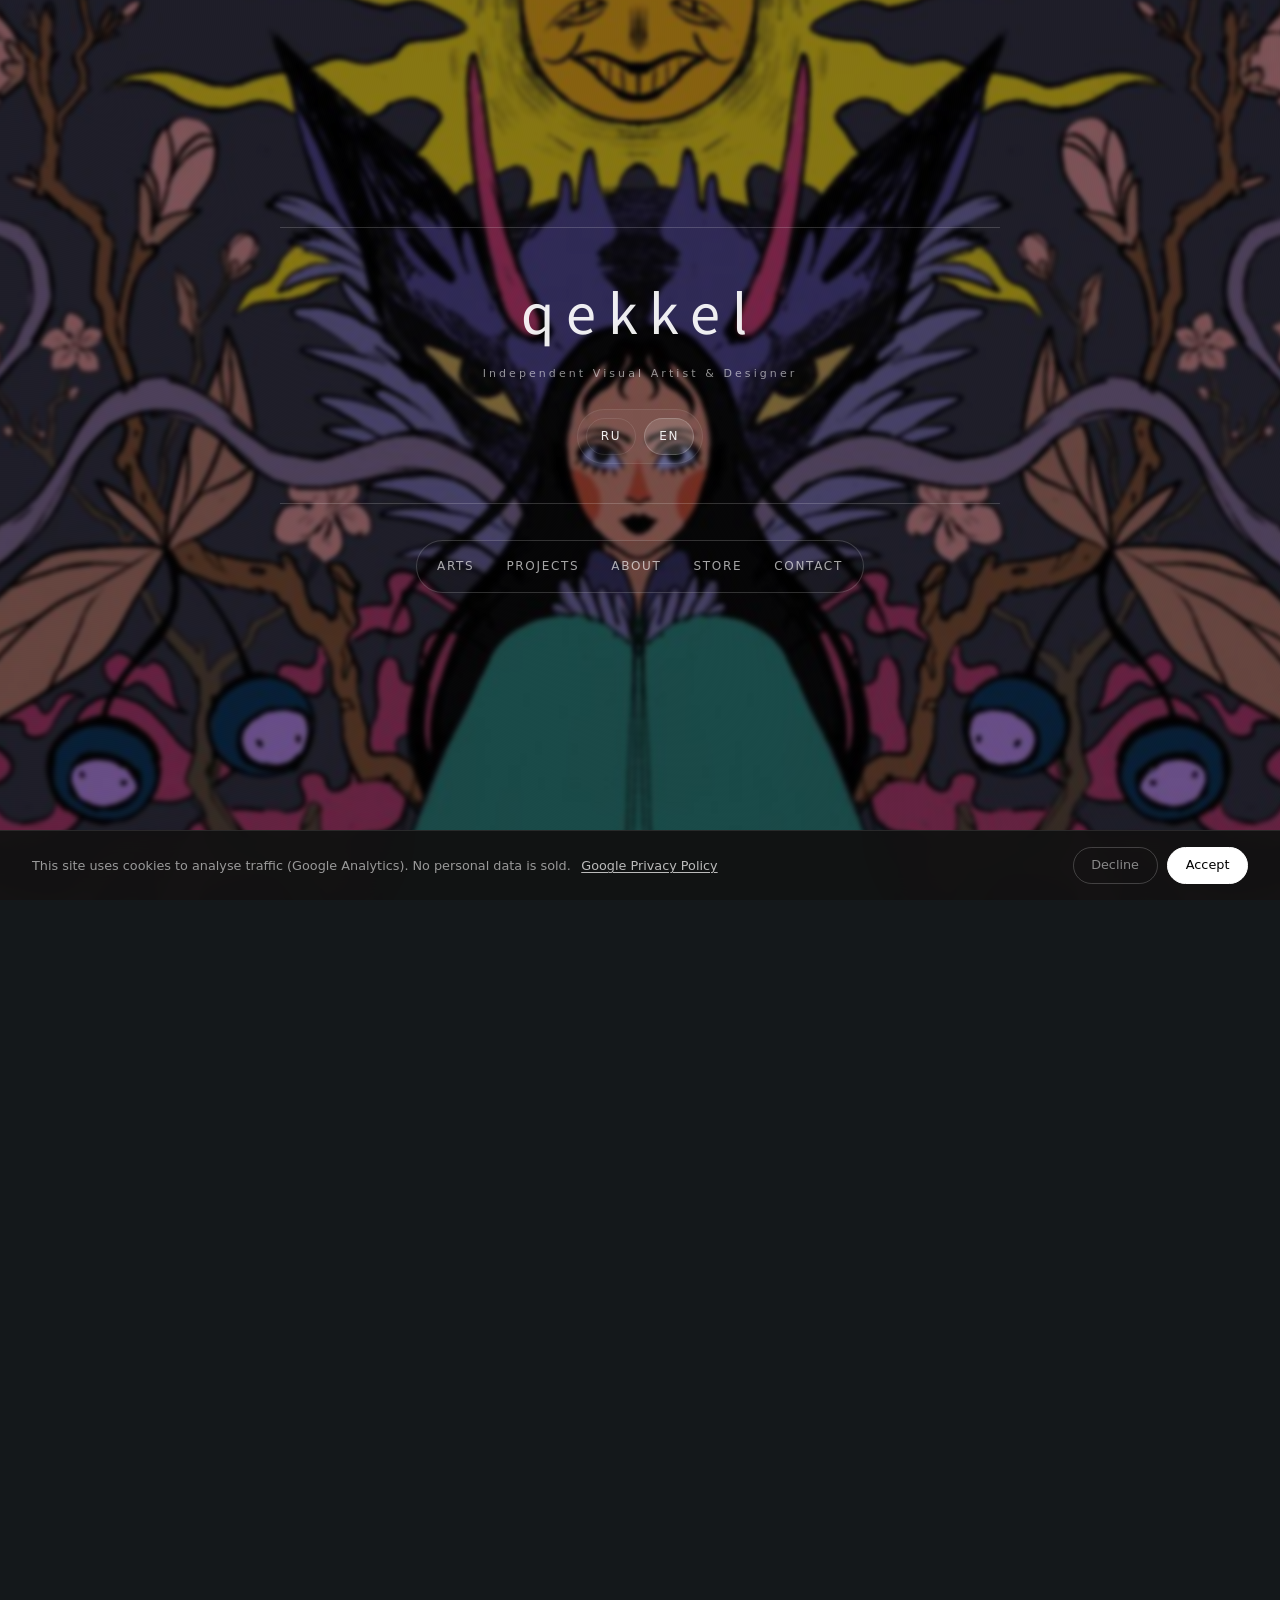
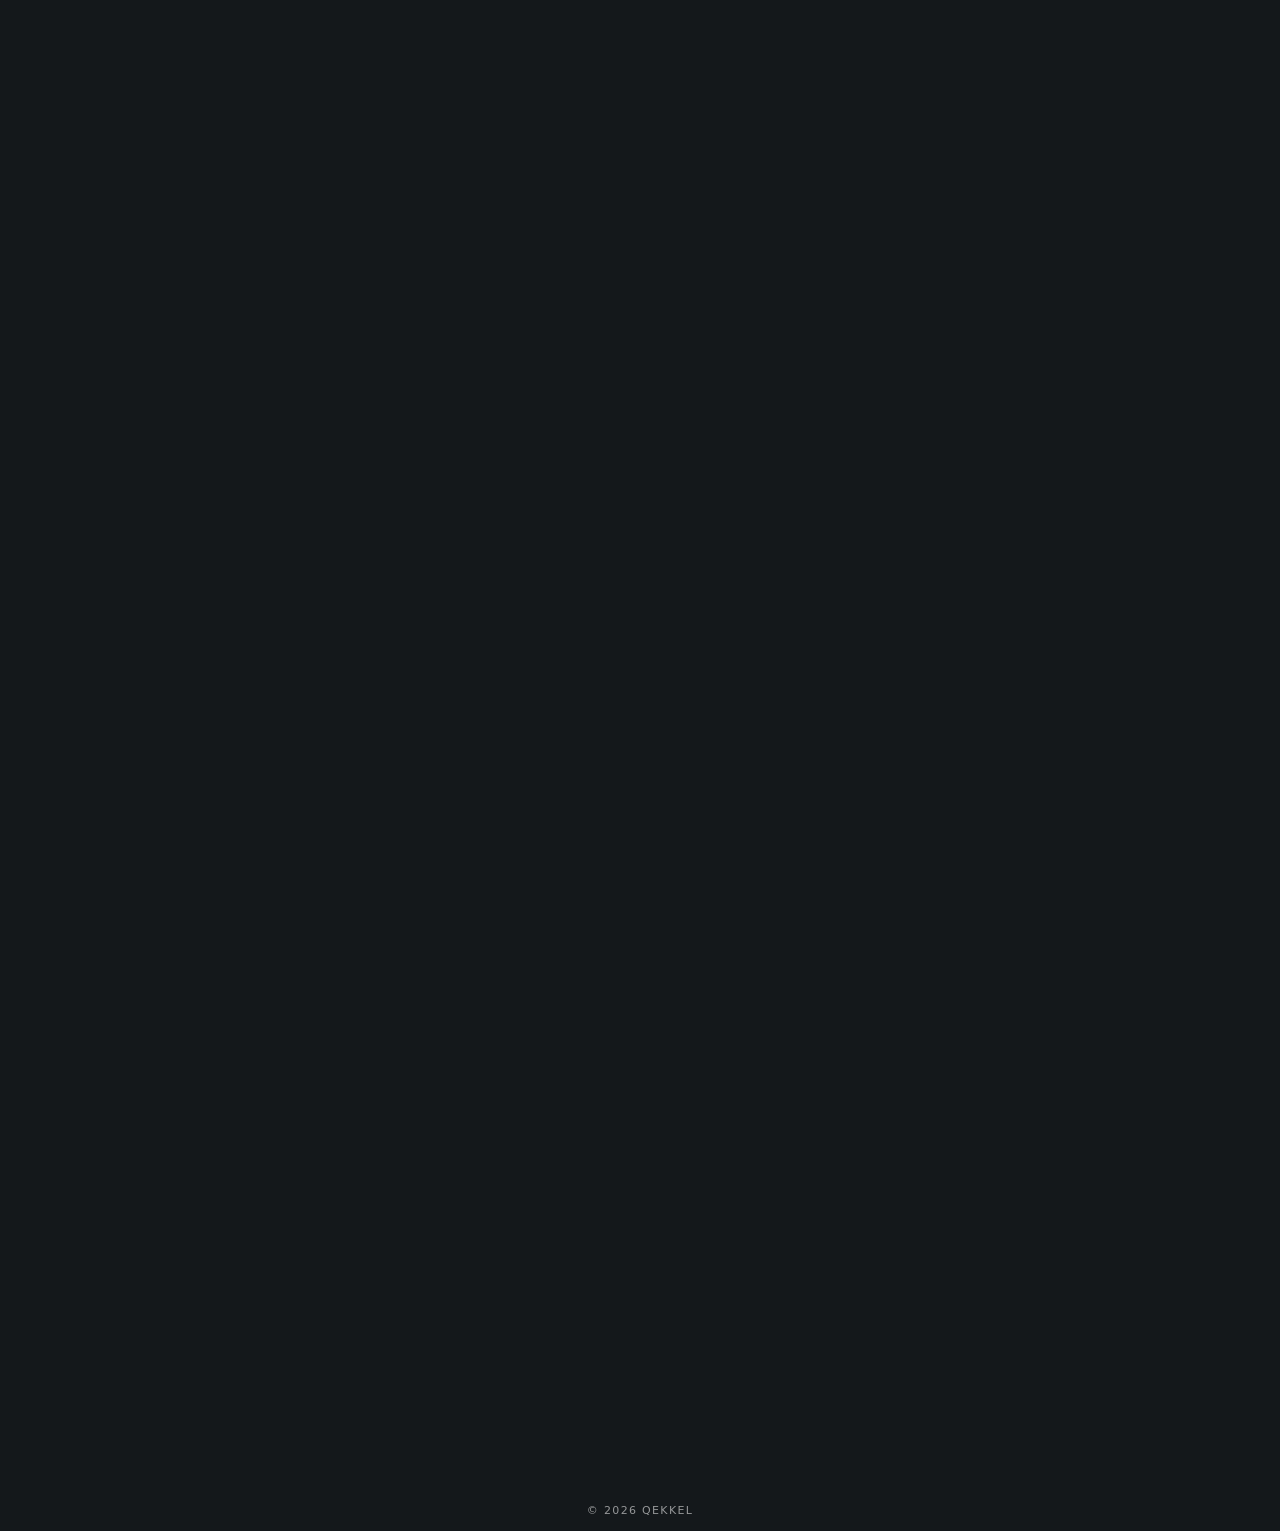
==== commit 4917e555: "Add files via upload" ====
--- a/index.html
+++ b/index.html
@@ -163,30 +163,22 @@
 .yt-callout {
   display: inline-flex;
   align-items: center;
-  gap: 10px;
-  color: rgba(255,255,255,0.45);
+  gap: 8px;
+  color: rgba(255,255,255,0.35);
   text-decoration: none;
-  font-size: 0.82rem;
-  letter-spacing: 0.06em;
-  border: 1px solid rgba(255,255,255,0.1);
-  border-radius: 24px;
-  padding: 8px 18px 8px 12px;
+  font-size: 0.78rem;
+  letter-spacing: 0.1em;
   margin-bottom: 1.6rem;
-  transition: color 0.2s, border-color 0.2s, background 0.2s;
-}
-.yt-callout:hover {
-  color: #fff;
-  border-color: rgba(255,80,80,0.5);
-  background: rgba(255,80,80,0.07);
-}
-.yt-callout svg { flex-shrink: 0; color: rgba(255,80,80,0.7); }
+  transition: color 0.2s;
+}
+.yt-callout:hover { color: rgba(255,255,255,0.7); }
+.yt-callout svg { flex-shrink: 0; color: rgba(255,80,80,0.6); transition: color 0.2s; }
+.yt-callout:hover svg { color: rgba(255,80,80,0.9); }
 .yt-subs {
   font-size: 0.7rem;
-  background: rgba(255,255,255,0.08);
-  border-radius: 10px;
-  padding: 2px 7px;
   letter-spacing: 0.08em;
-  color: rgba(255,255,255,0.35);
+  color: rgba(255,255,255,0.2);
+  margin-left: 2px;
 }
 html[lang="ru"] .yt-en { display: none; }
 html[lang="ru"] .yt-ru { display: inline !important; }
@@ -696,9 +688,9 @@
         <span>Limited Drops</span>
       </div>
       <a href="https://www.youtube.com/@qekkel" target="_blank" rel="noopener" class="yt-callout" aria-label="YouTube channel">
-        <svg width="18" height="18" viewBox="0 0 24 24" fill="currentColor"><path d="M23.498 6.186a3.016 3.016 0 0 0-2.122-2.136C19.505 3.545 12 3.545 12 3.545s-7.505 0-9.377.505A3.017 3.017 0 0 0 .502 6.186C0 8.07 0 12 0 12s0 3.93.502 5.814a3.016 3.016 0 0 0 2.122 2.136c1.871.505 9.376.505 9.376.505s7.505 0 9.377-.505a3.015 3.015 0 0 0 2.122-2.136C24 15.93 24 12 24 12s0-3.93-.502-5.814zM9.545 15.568V8.432L15.818 12l-6.273 3.568z"/></svg>
-        <span class="yt-callout-text yt-en">Watch painting process on YouTube</span><span class="yt-callout-text yt-ru" style="display:none">Смотреть процесс рисования на YouTube</span>
-        <span class="yt-subs">1K+</span>
+        <svg width="14" height="14" viewBox="0 0 24 24" fill="currentColor"><path d="M23.498 6.186a3.016 3.016 0 0 0-2.122-2.136C19.505 3.545 12 3.545 12 3.545s-7.505 0-9.377.505A3.017 3.017 0 0 0 .502 6.186C0 8.07 0 12 0 12s0 3.93.502 5.814a3.016 3.016 0 0 0 2.122 2.136c1.871.505 9.376.505 9.376.505s7.505 0 9.377-.505a3.015 3.015 0 0 0 2.122-2.136C24 15.93 24 12 24 12s0-3.93-.502-5.814zM9.545 15.568V8.432L15.818 12l-6.273 3.568z"/></svg>
+        <span>youtube / @qekkel</span>
+        <span class="yt-subs">· 1K</span>
       </a>
       <ul class="actions">
         <li><a href="#contact" class="button primary" data-i18n="about_cta">Let’s Connect</a></li>
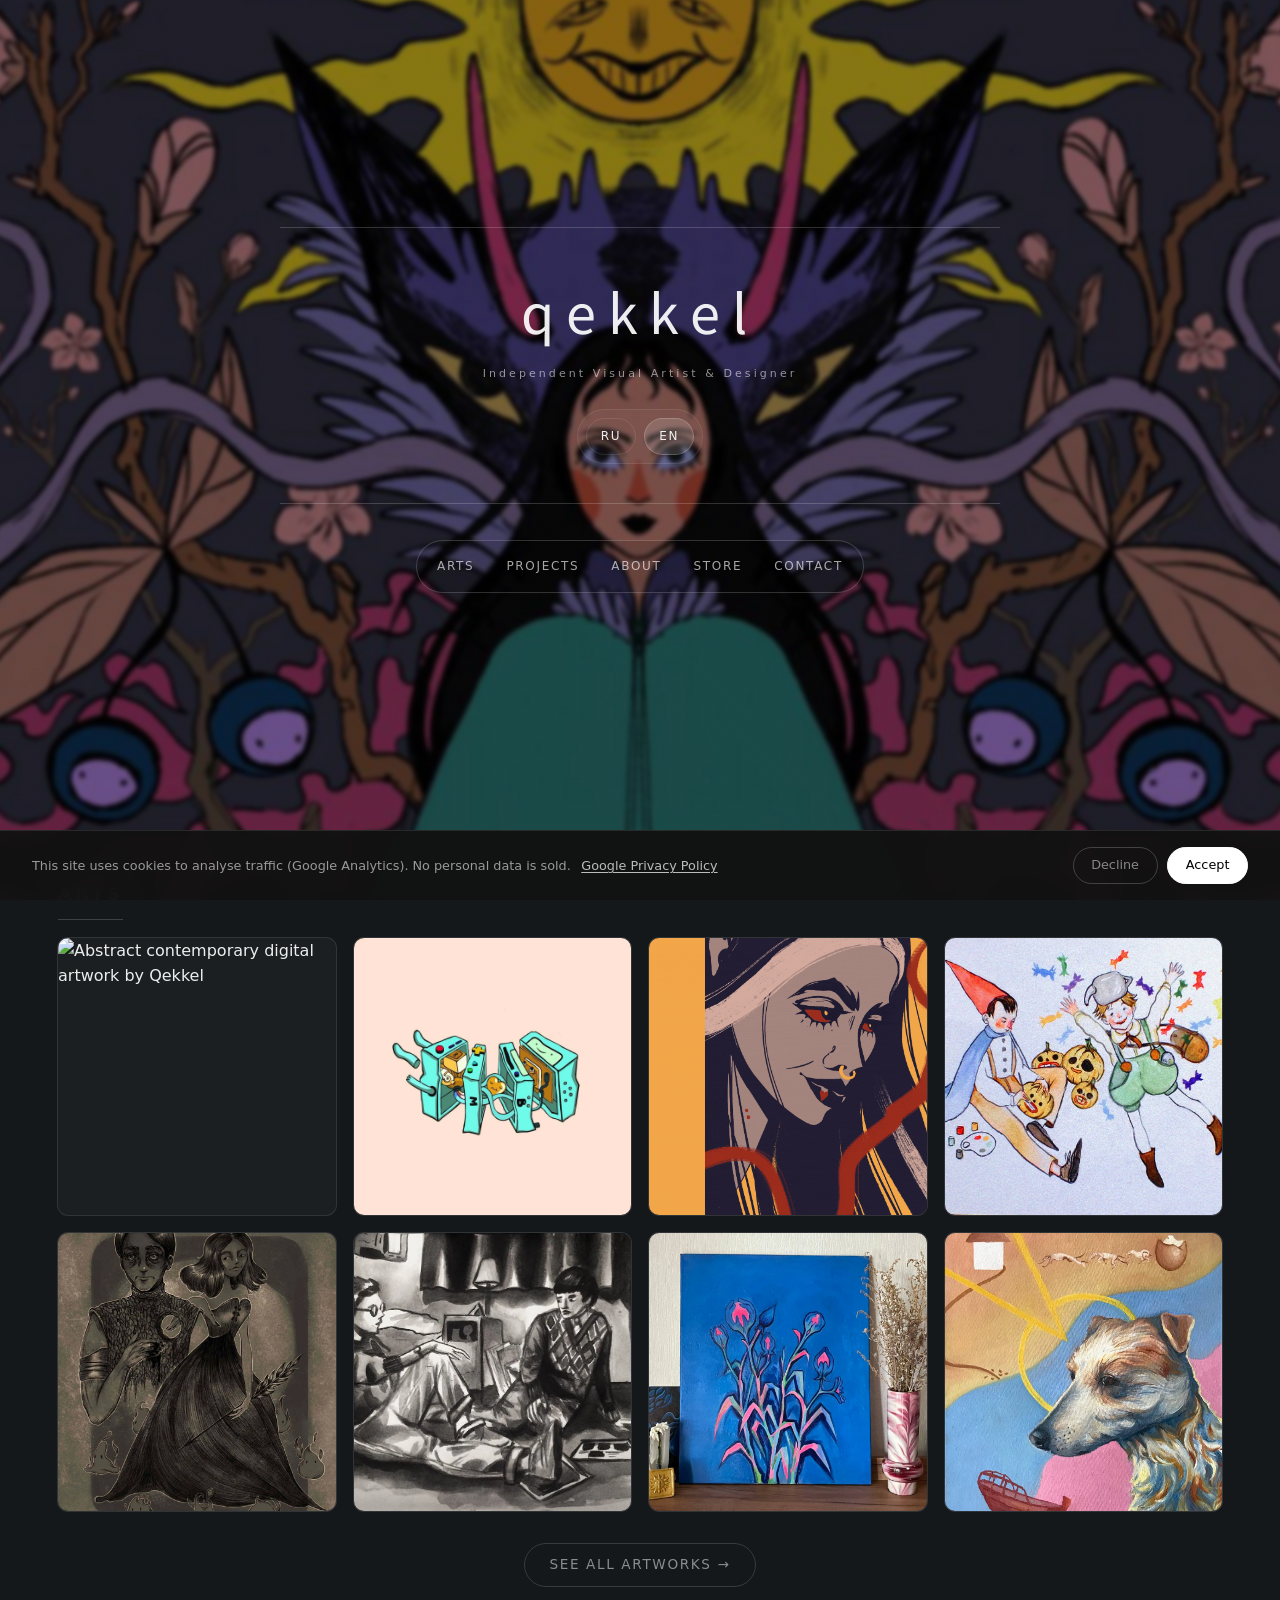
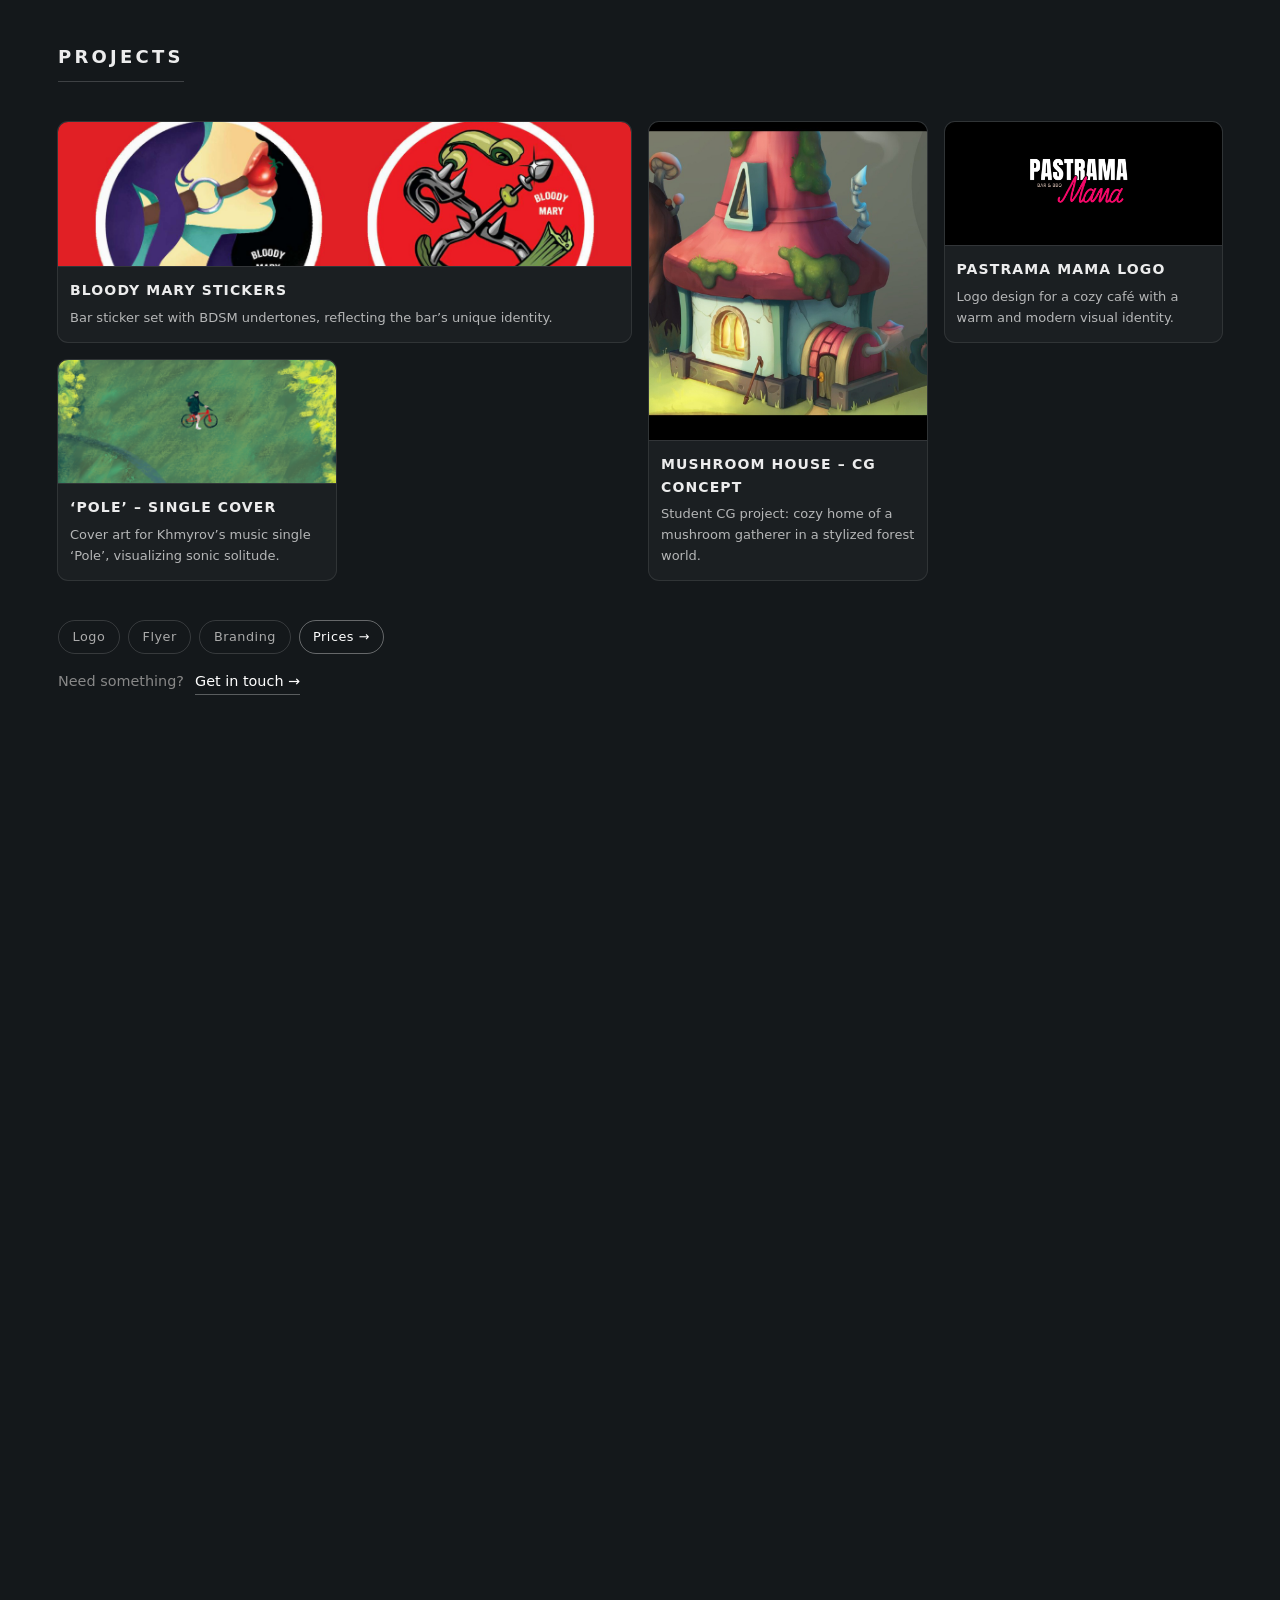
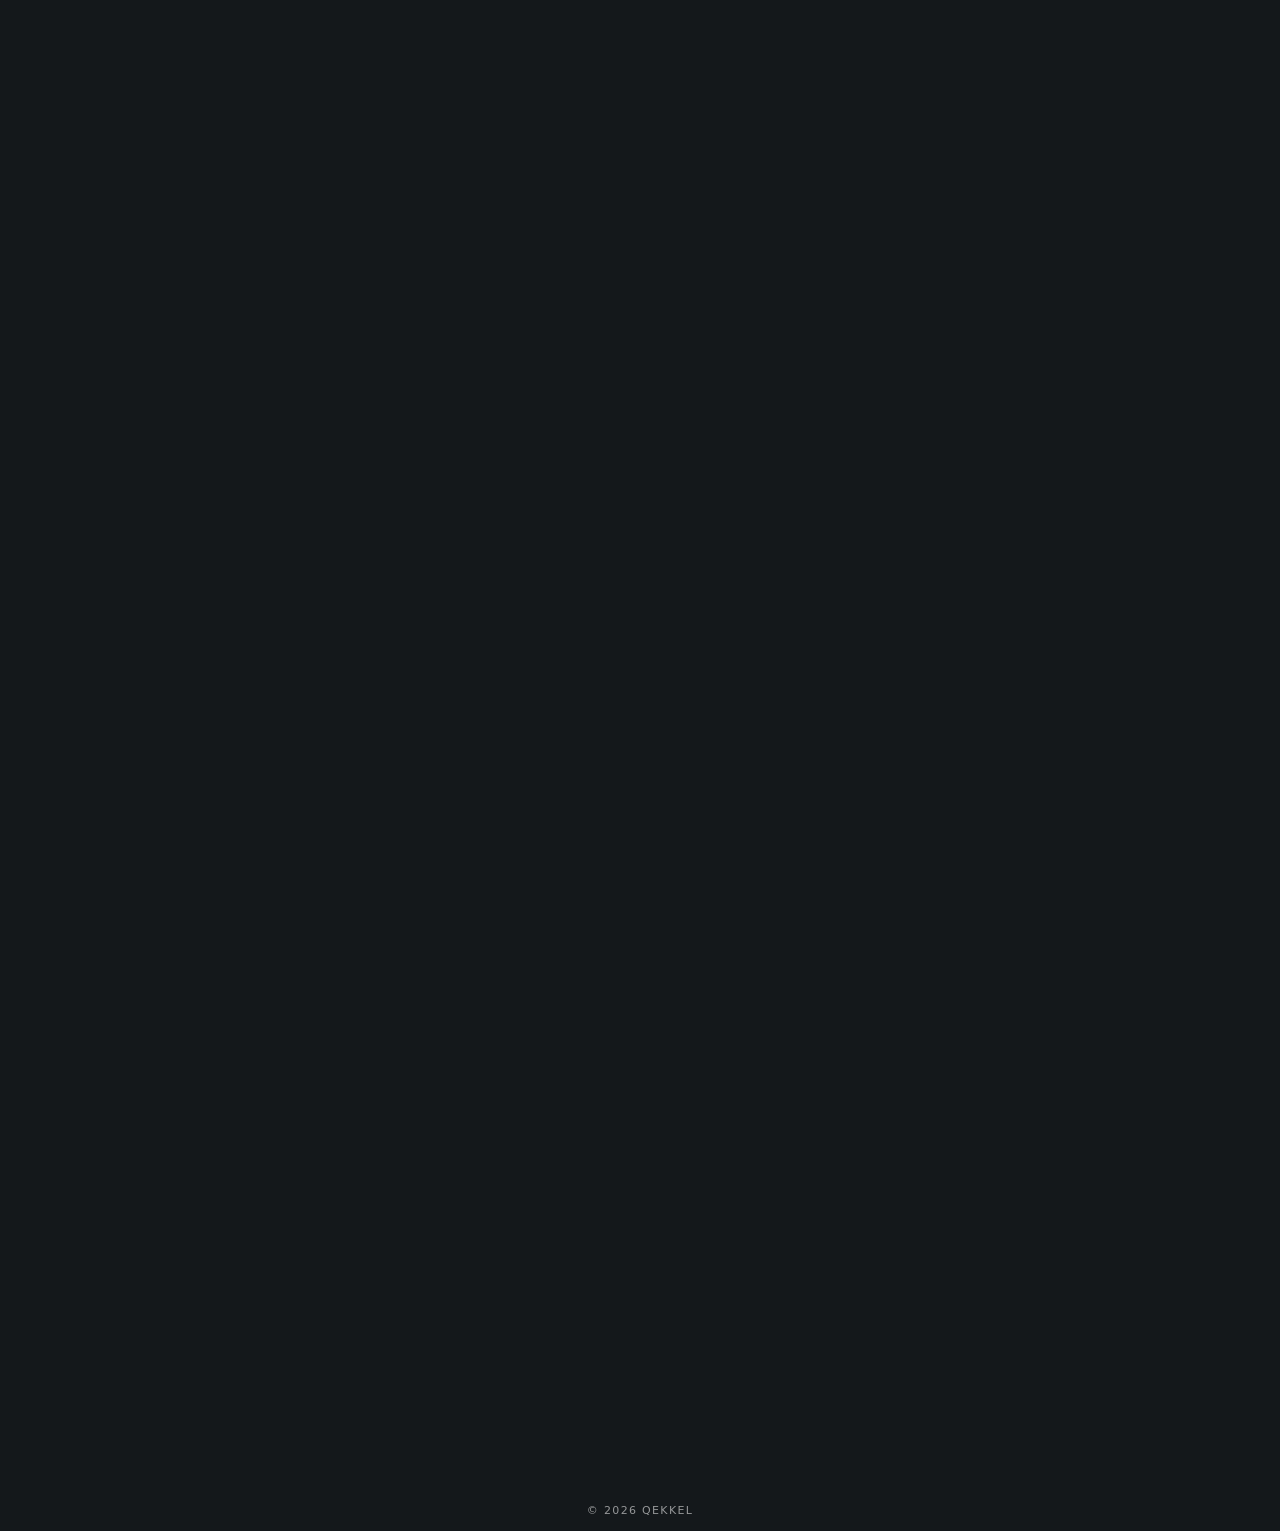
==== commit e648062b: "Add files via upload" ====
--- a/index.html
+++ b/index.html
@@ -1,4 +1,4 @@
-<!doctype html>
+﻿<!doctype html>
 <html lang="en">
 <head>
   <meta charset="utf-8" />
@@ -395,7 +395,7 @@
       "width": { "@type": "Distance", "name": "42 cm" },
       "height": { "@type": "Distance", "name": "59 cm" },
       "creator": { "@type": "Person", "name": "Olga Qekkel", "url": "https://qekkel.org" },
-      "offers": { "@type": "Offer", "price": "140", "priceCurrency": "EUR", "availability": "https://schema.org/InStock", "url": "https://qekkel.org" }
+      "offers": { "@type": "Offer", "price": "160", "priceCurrency": "EUR", "availability": "https://schema.org/InStock", "url": "https://qekkel.org" }
     },
     {
       "@type": "VisualArtwork",
@@ -854,7 +854,7 @@
               data-status-ru="Оригинал"
               data-size-en="42×59 cm (A2)"
               data-size-ru="42×59 см (A2)"
-              data-medium-en="Acryl"
+              data-medium-en="Acrylic"
               data-medium-ru="Акрил"
               data-img="images/art7.jpg,images/art07/1.jpg,images/art07/2.jpg,images/art07/7.jpg"
               data-extras=""
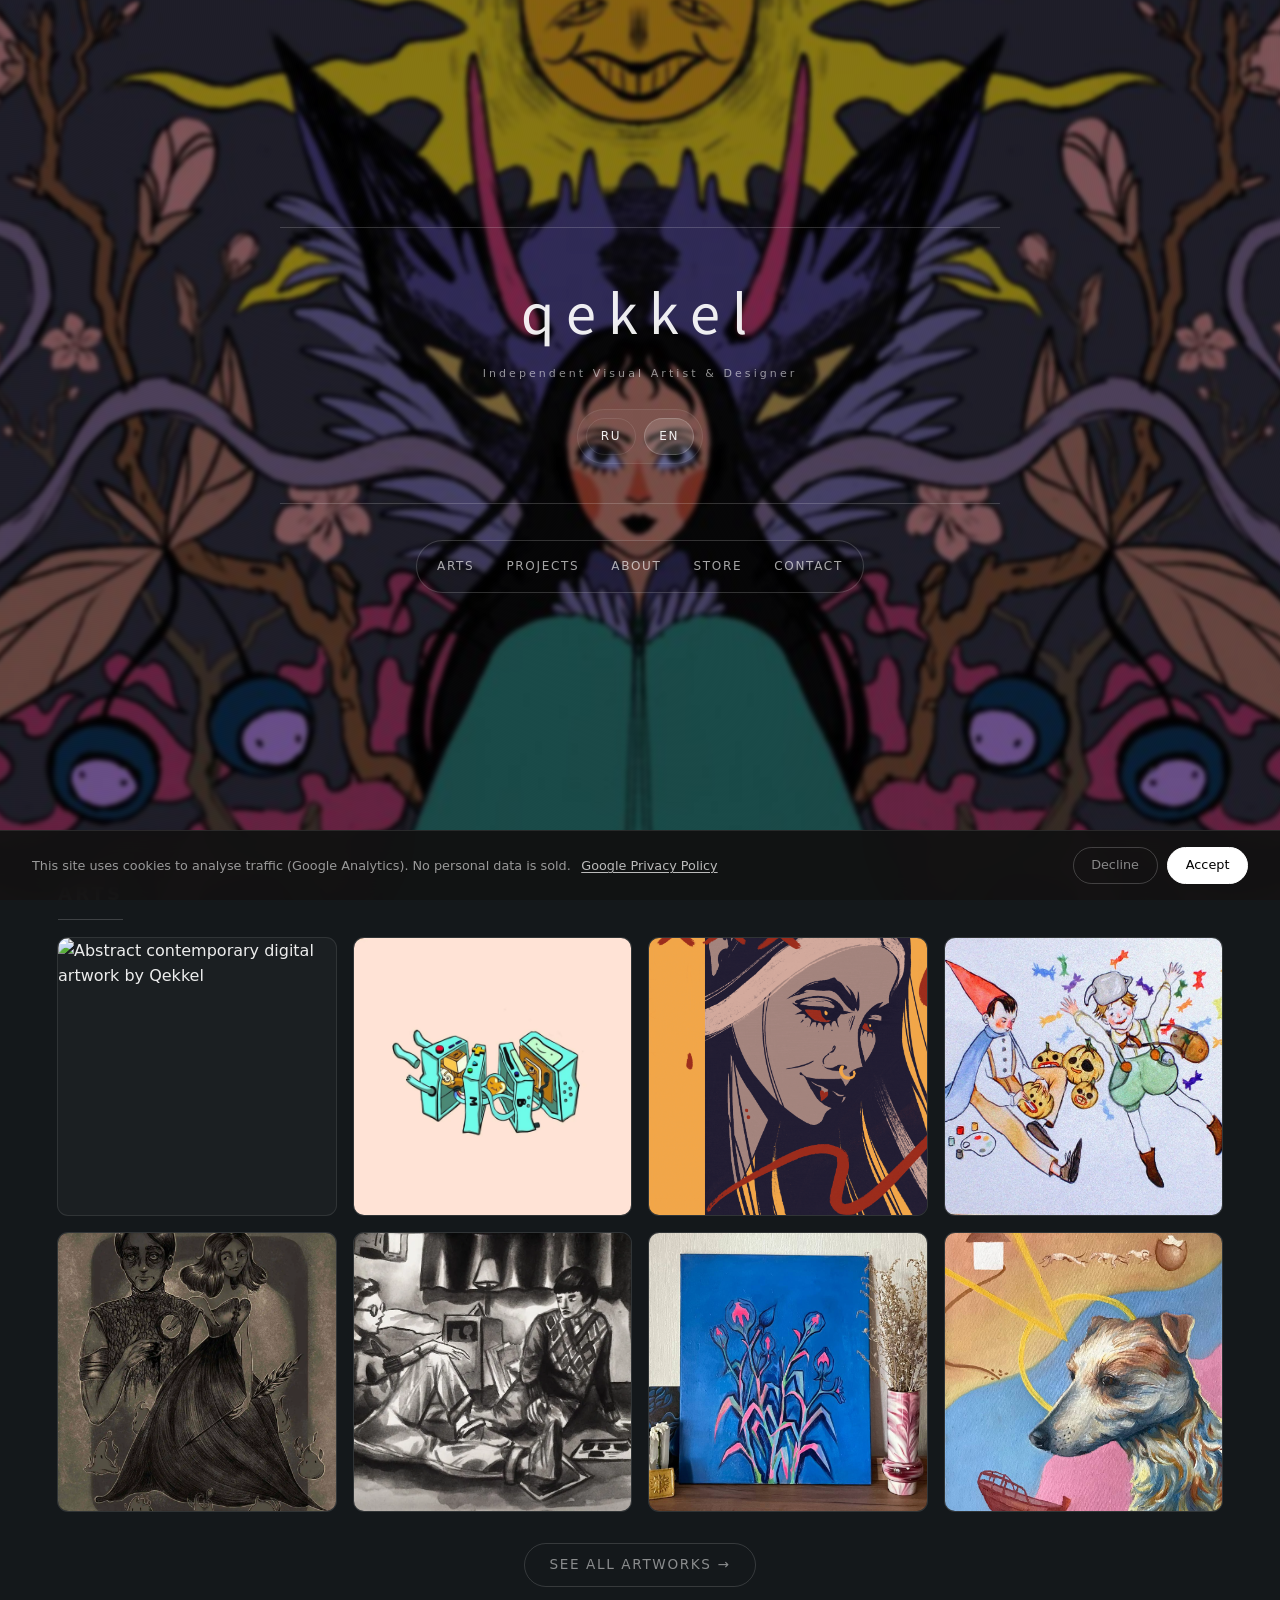
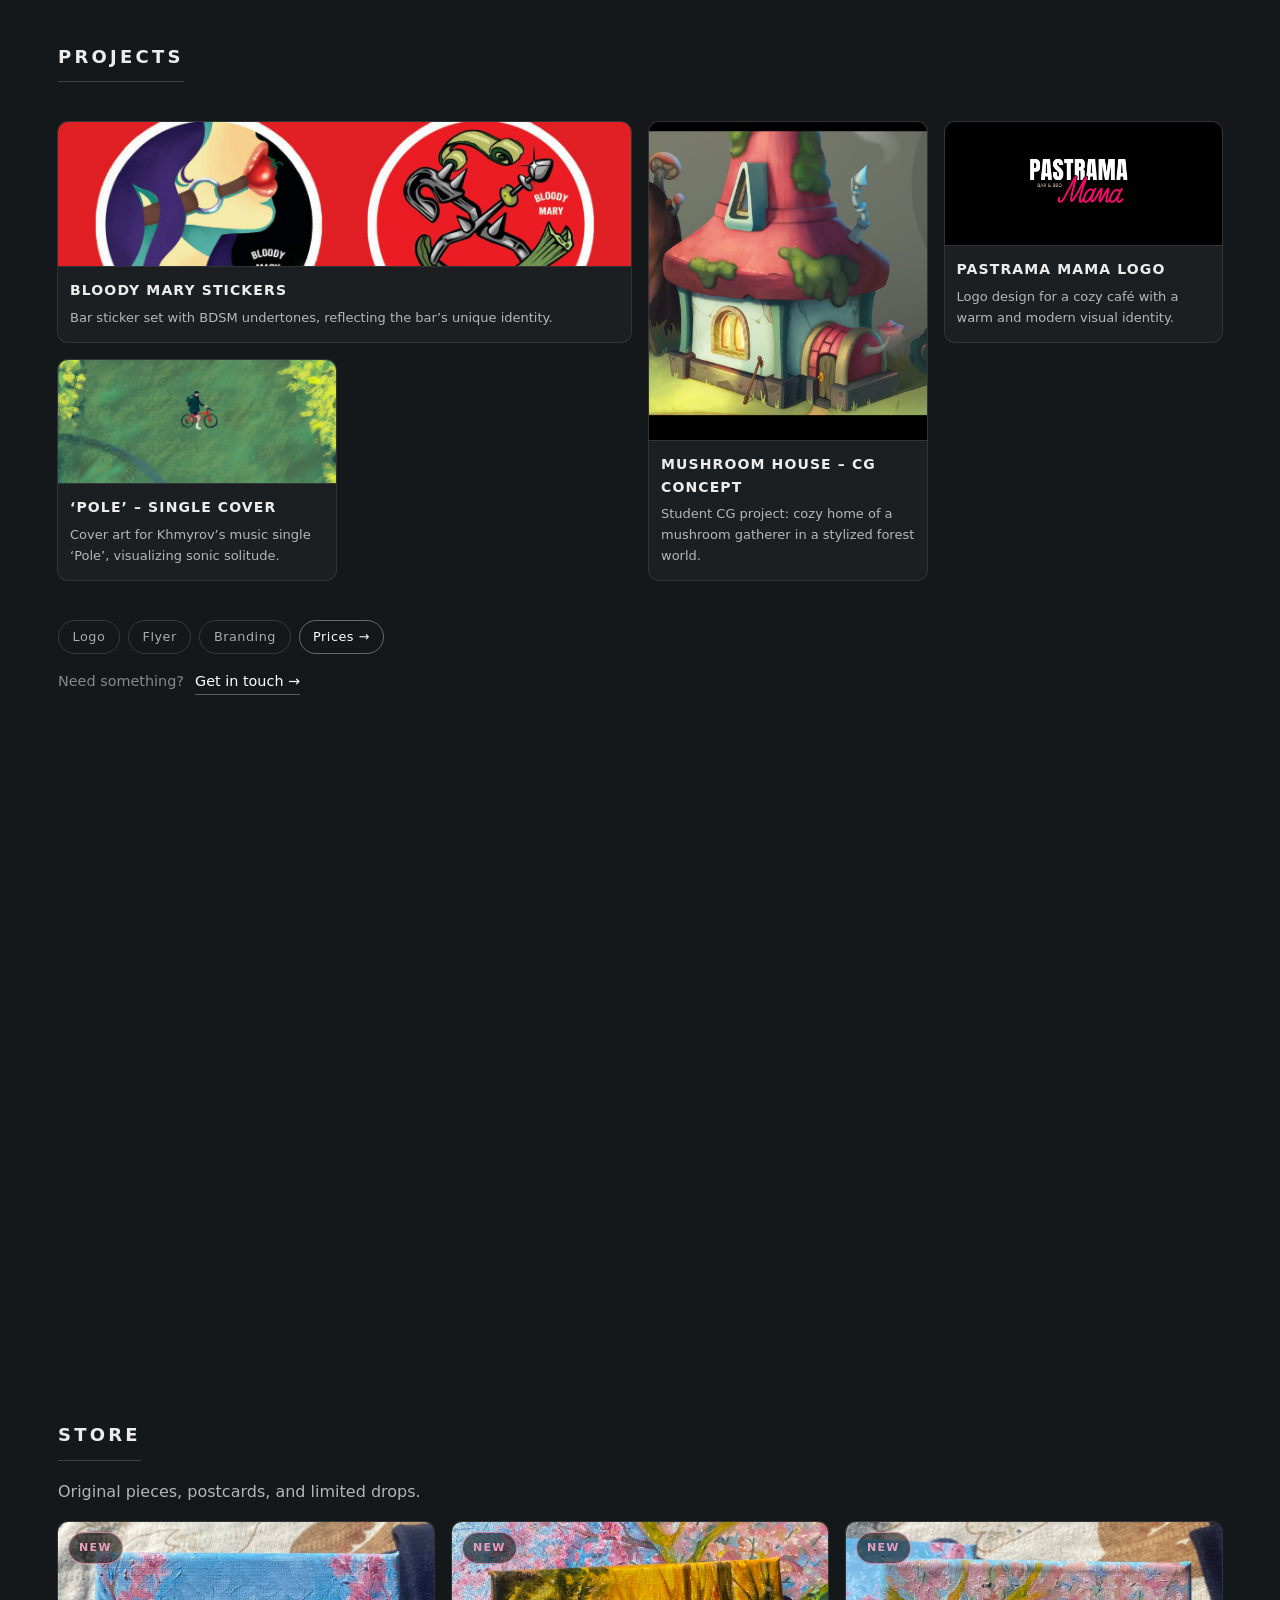
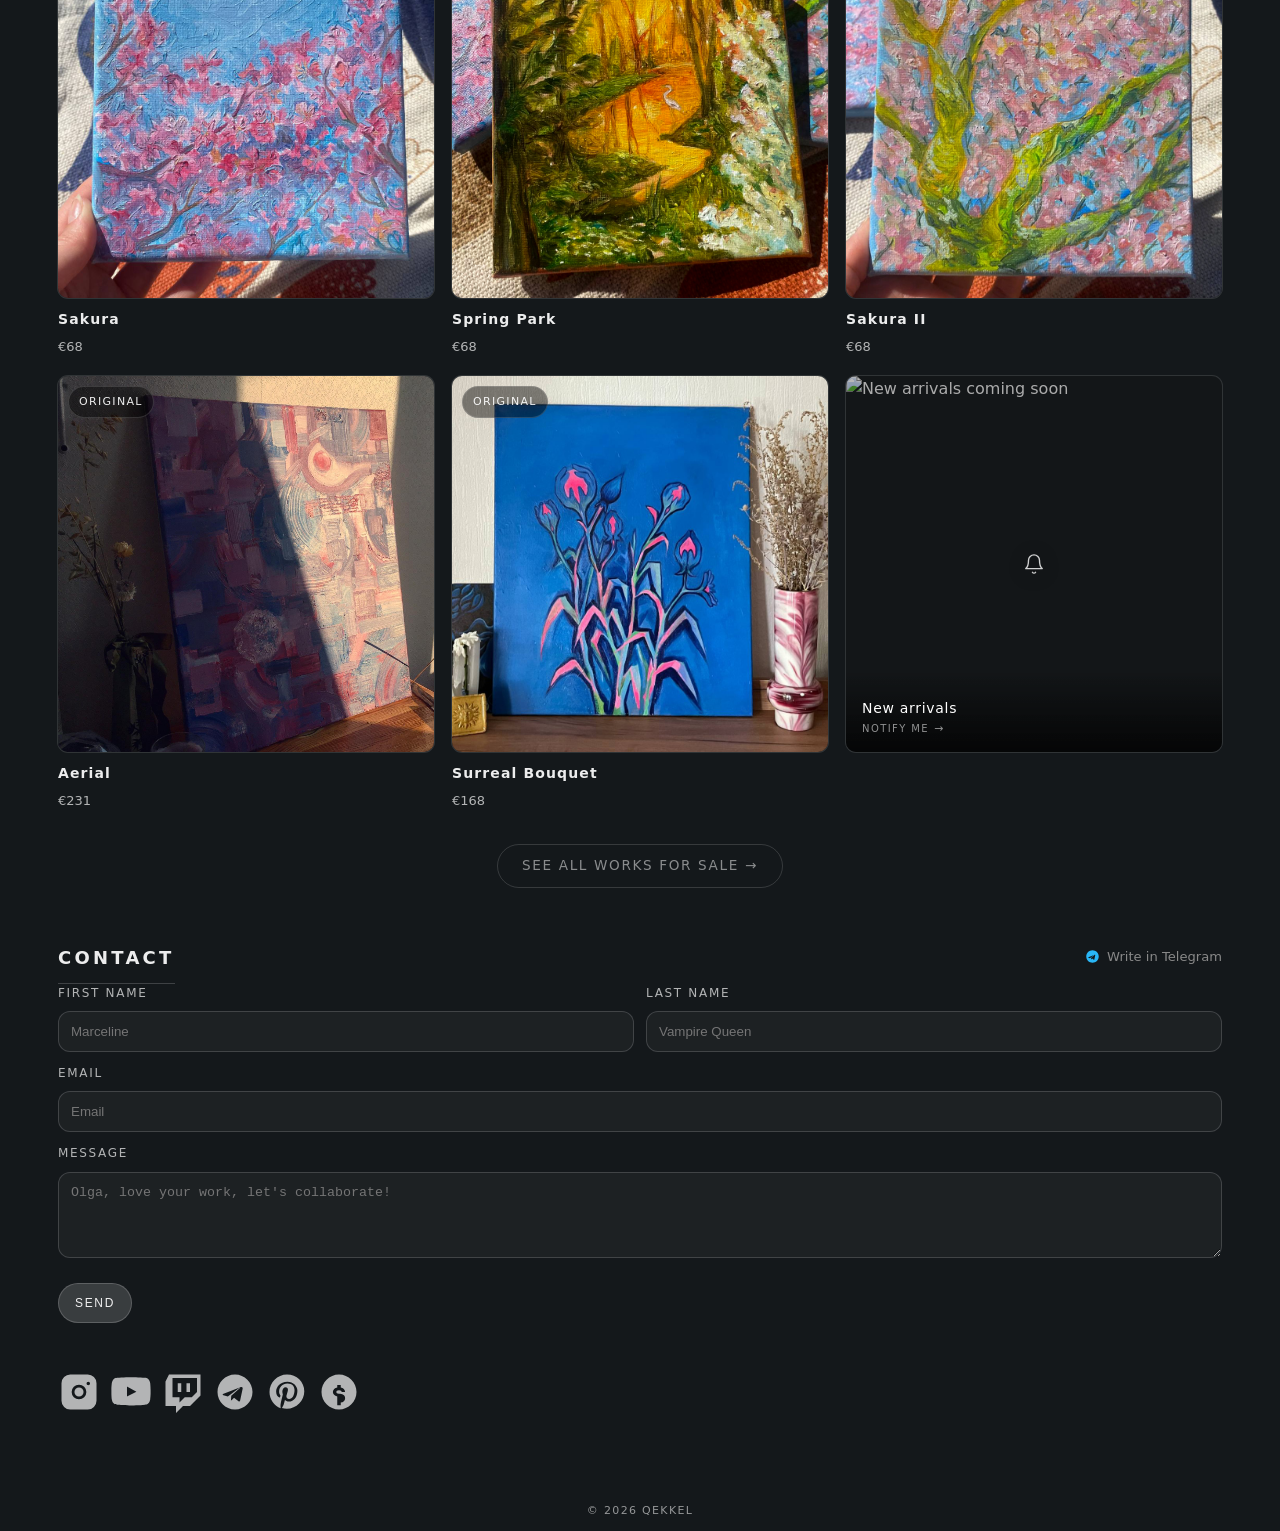
==== commit 65232258: "Add files via upload" ====
--- a/index.html
+++ b/index.html
@@ -108,7 +108,7 @@
         "offers": {
           "@type": "Offer",
           "priceCurrency": "EUR",
-          "price": "65",
+          "price": "68",
           "availability": "https://schema.org/InStock",
           "seller": { "@id": "https://qekkel.org/#person" }
         }
@@ -123,7 +123,7 @@
         "offers": {
           "@type": "Offer",
           "priceCurrency": "EUR",
-          "price": "160",
+          "price": "168",
           "availability": "https://schema.org/InStock",
           "seller": { "@id": "https://qekkel.org/#person" }
         }
@@ -347,7 +347,7 @@
       "width": { "@type": "Distance", "name": "10 cm" },
       "height": { "@type": "Distance", "name": "10 cm" },
       "creator": { "@type": "Person", "name": "Olga Qekkel", "url": "https://qekkel.org" },
-      "offers": { "@type": "Offer", "price": "65", "priceCurrency": "EUR", "availability": "https://schema.org/InStock", "url": "https://qekkel.org" }
+      "offers": { "@type": "Offer", "price": "68", "priceCurrency": "EUR", "availability": "https://schema.org/InStock", "url": "https://qekkel.org" }
     },
     {
       "@type": "VisualArtwork",
@@ -359,7 +359,7 @@
       "width": { "@type": "Distance", "name": "10 cm" },
       "height": { "@type": "Distance", "name": "10 cm" },
       "creator": { "@type": "Person", "name": "Olga Qekkel", "url": "https://qekkel.org" },
-      "offers": { "@type": "Offer", "price": "65", "priceCurrency": "EUR", "availability": "https://schema.org/InStock", "url": "https://qekkel.org" }
+      "offers": { "@type": "Offer", "price": "68", "priceCurrency": "EUR", "availability": "https://schema.org/InStock", "url": "https://qekkel.org" }
     },
     {
       "@type": "VisualArtwork",
@@ -371,7 +371,7 @@
       "width": { "@type": "Distance", "name": "10 cm" },
       "height": { "@type": "Distance", "name": "10 cm" },
       "creator": { "@type": "Person", "name": "Olga Qekkel", "url": "https://qekkel.org" },
-      "offers": { "@type": "Offer", "price": "65", "priceCurrency": "EUR", "availability": "https://schema.org/InStock", "url": "https://qekkel.org" }
+      "offers": { "@type": "Offer", "price": "68", "priceCurrency": "EUR", "availability": "https://schema.org/InStock", "url": "https://qekkel.org" }
     },
     {
       "@type": "VisualArtwork",
@@ -395,7 +395,7 @@
       "width": { "@type": "Distance", "name": "42 cm" },
       "height": { "@type": "Distance", "name": "59 cm" },
       "creator": { "@type": "Person", "name": "Olga Qekkel", "url": "https://qekkel.org" },
-      "offers": { "@type": "Offer", "price": "160", "priceCurrency": "EUR", "availability": "https://schema.org/InStock", "url": "https://qekkel.org" }
+      "offers": { "@type": "Offer", "price": "168", "priceCurrency": "EUR", "availability": "https://schema.org/InStock", "url": "https://qekkel.org" }
     },
     {
       "@type": "VisualArtwork",
@@ -732,7 +732,7 @@
               data-extras=""
               data-desc-en="Cherry blossoms, blue sky, the first breath of spring. Stretched canvas, ships in a protective box."
               data-desc-ru="Сакура, синее небо, первый вздох весны. Натянутый холст, доставляется в защитной коробке."
-              data-price-eur="65"
+              data-price-eur="68"
               data-sold="false">
               <div class="store-thumb">
                 <img loading="lazy" src="images/spring/sacura00.png" alt="Sakura – original oil painting on stretched canvas, 10×10 cm, by Qekkel">
@@ -764,7 +764,7 @@
               data-extras=""
               data-desc-en="A golden sunset through blooming trees – spring light and the first warm rays of sun. Stretched canvas, ships in a protective box."
               data-desc-ru="Золотой закат сквозь цветущие деревья – весенний свет и первые тёплые лучи солнца. Натянутый холст, доставляется в защитной коробке."
-              data-price-eur="65"
+              data-price-eur="68"
               data-sold="false">
               <div class="store-thumb">
                 <img loading="lazy" src="images/spring/park2.png" alt="Spring Park – original oil painting on stretched canvas, 10×10 cm, by Qekkel">
@@ -796,7 +796,7 @@
               data-extras=""
               data-desc-en="Cherry blossoms and fresh green shoots – the very first days of spring. Stretched canvas, ships in a protective box."
               data-desc-ru="Цветы сакуры и первая зелень – самые первые дни весны. Натянутый холст, доставляется в защитной коробке."
-              data-price-eur="65"
+              data-price-eur="68"
               data-sold="false">
               <div class="store-thumb">
                 <img loading="lazy" src="images/spring/spring5.webp" alt="Sakura II – original oil painting on stretched canvas, 10×10 cm, by Qekkel">
@@ -828,7 +828,7 @@
               data-extras=""
               data-desc-en="An abstract oil painting inspired by a city seen from above – geometric forms, sweeping arcs and bold colour in pink, red and cobalt blue. Ships rolled in a protective tube."
               data-desc-ru="Абстрактная масляная работа – город с высоты полёта, геометрия форм и смелый цвет: розовый, красный, кобальт. Доставляется свёрнутым в защитной тубе."
-              data-price-eur="220"
+              data-price-eur="231"
               data-sold="false">
               <div class="store-thumb">
                 <img loading="lazy" src="images/art11.jpg" alt="Aerial – original oil painting A2, by Qekkel">
@@ -860,7 +860,7 @@
               data-extras=""
               data-desc-en="Flowers growing from my hands – a surreal acrylic painting on canvas. Rolled and shipped in a protective tube."
               data-desc-ru="Из рук моих вырастут цветы – сюрреалистическая картина акрилом на холсте. Доставляется свёрнутым в защитной тубе."
-              data-price-eur="160"
+              data-price-eur="168"
               data-sale-eur="140"
               data-sold="false">
               <div class="store-thumb">
@@ -1314,7 +1314,8 @@
   <iframe id="page-overlay-frame" src="" title="Product page" loading="lazy"></iframe>
 </div>
 
-<script src="assets/js/main.js"></script>
+<script src="assets/js/prices.js"></script>
+  <script src="assets/js/main.js"></script>
 
 <!-- COOKIE BANNER -->
 <div id="cookie-banner" class="cookie-banner" hidden>
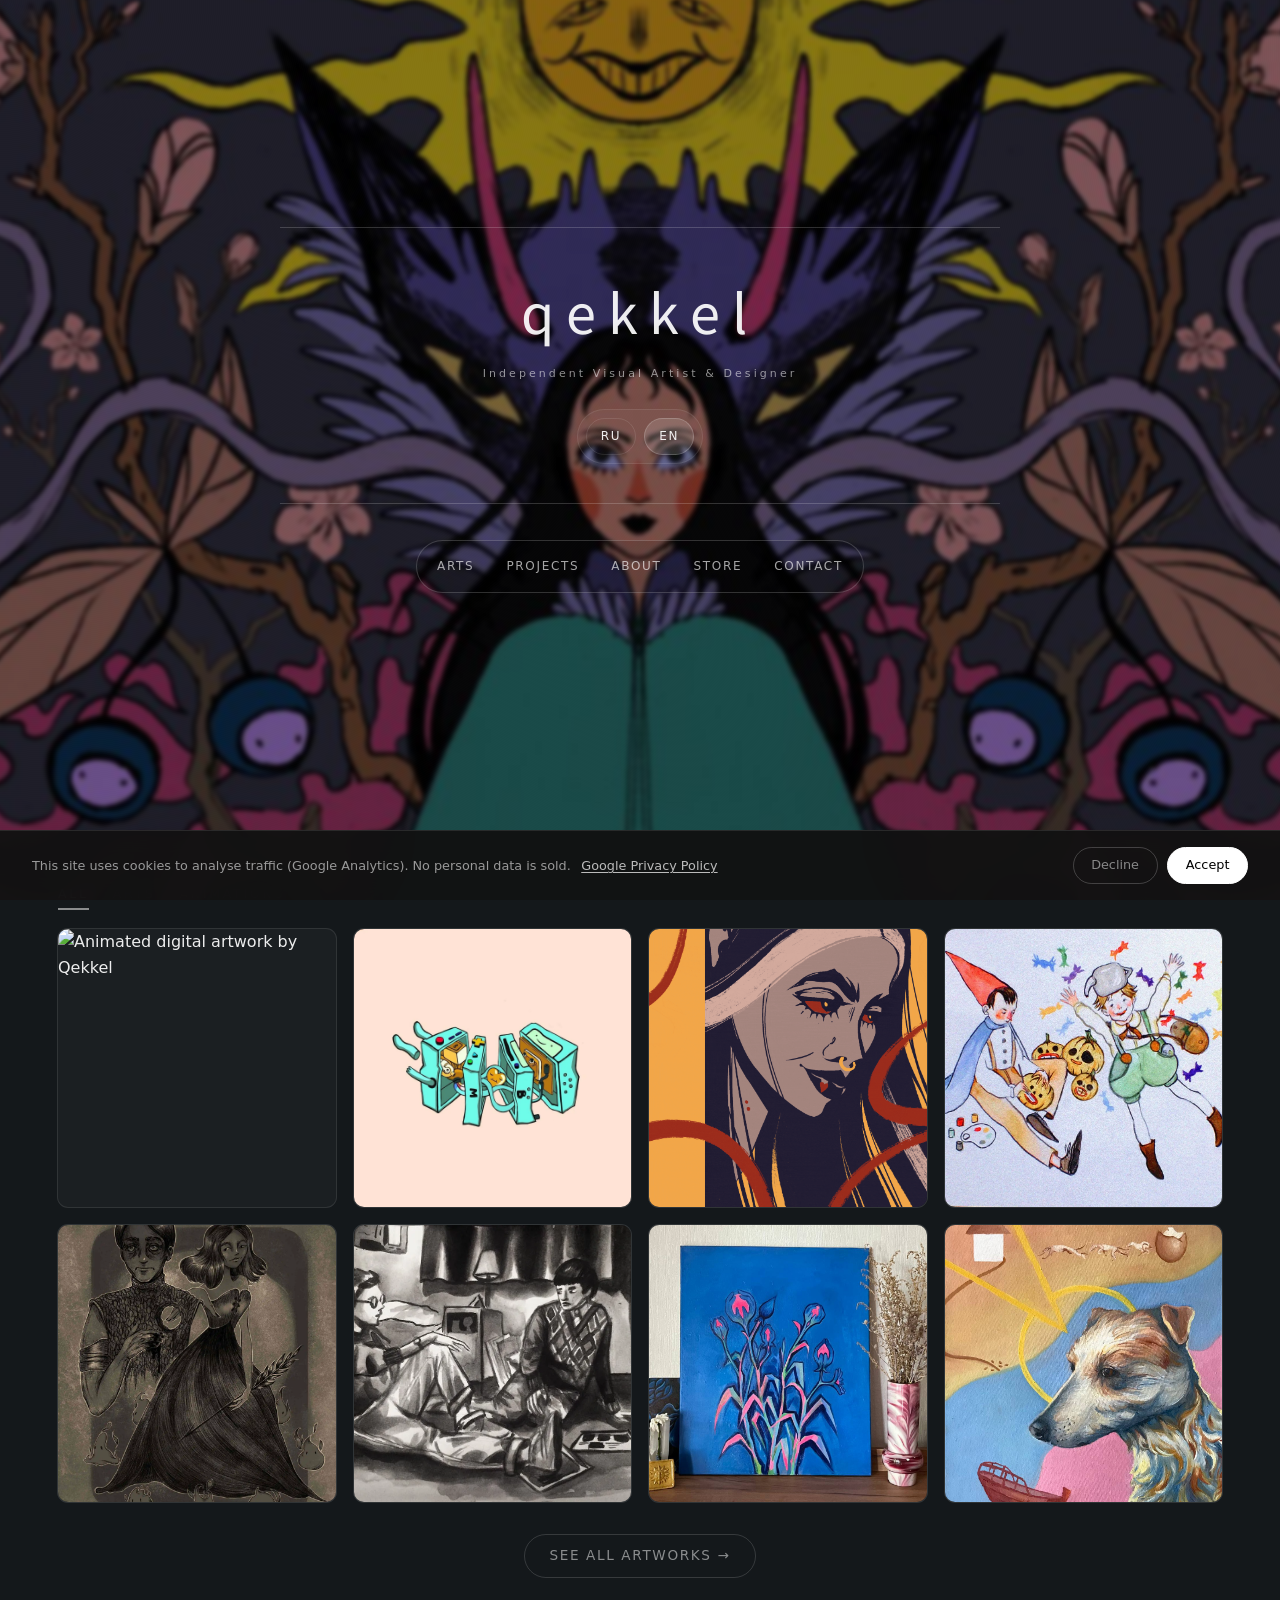
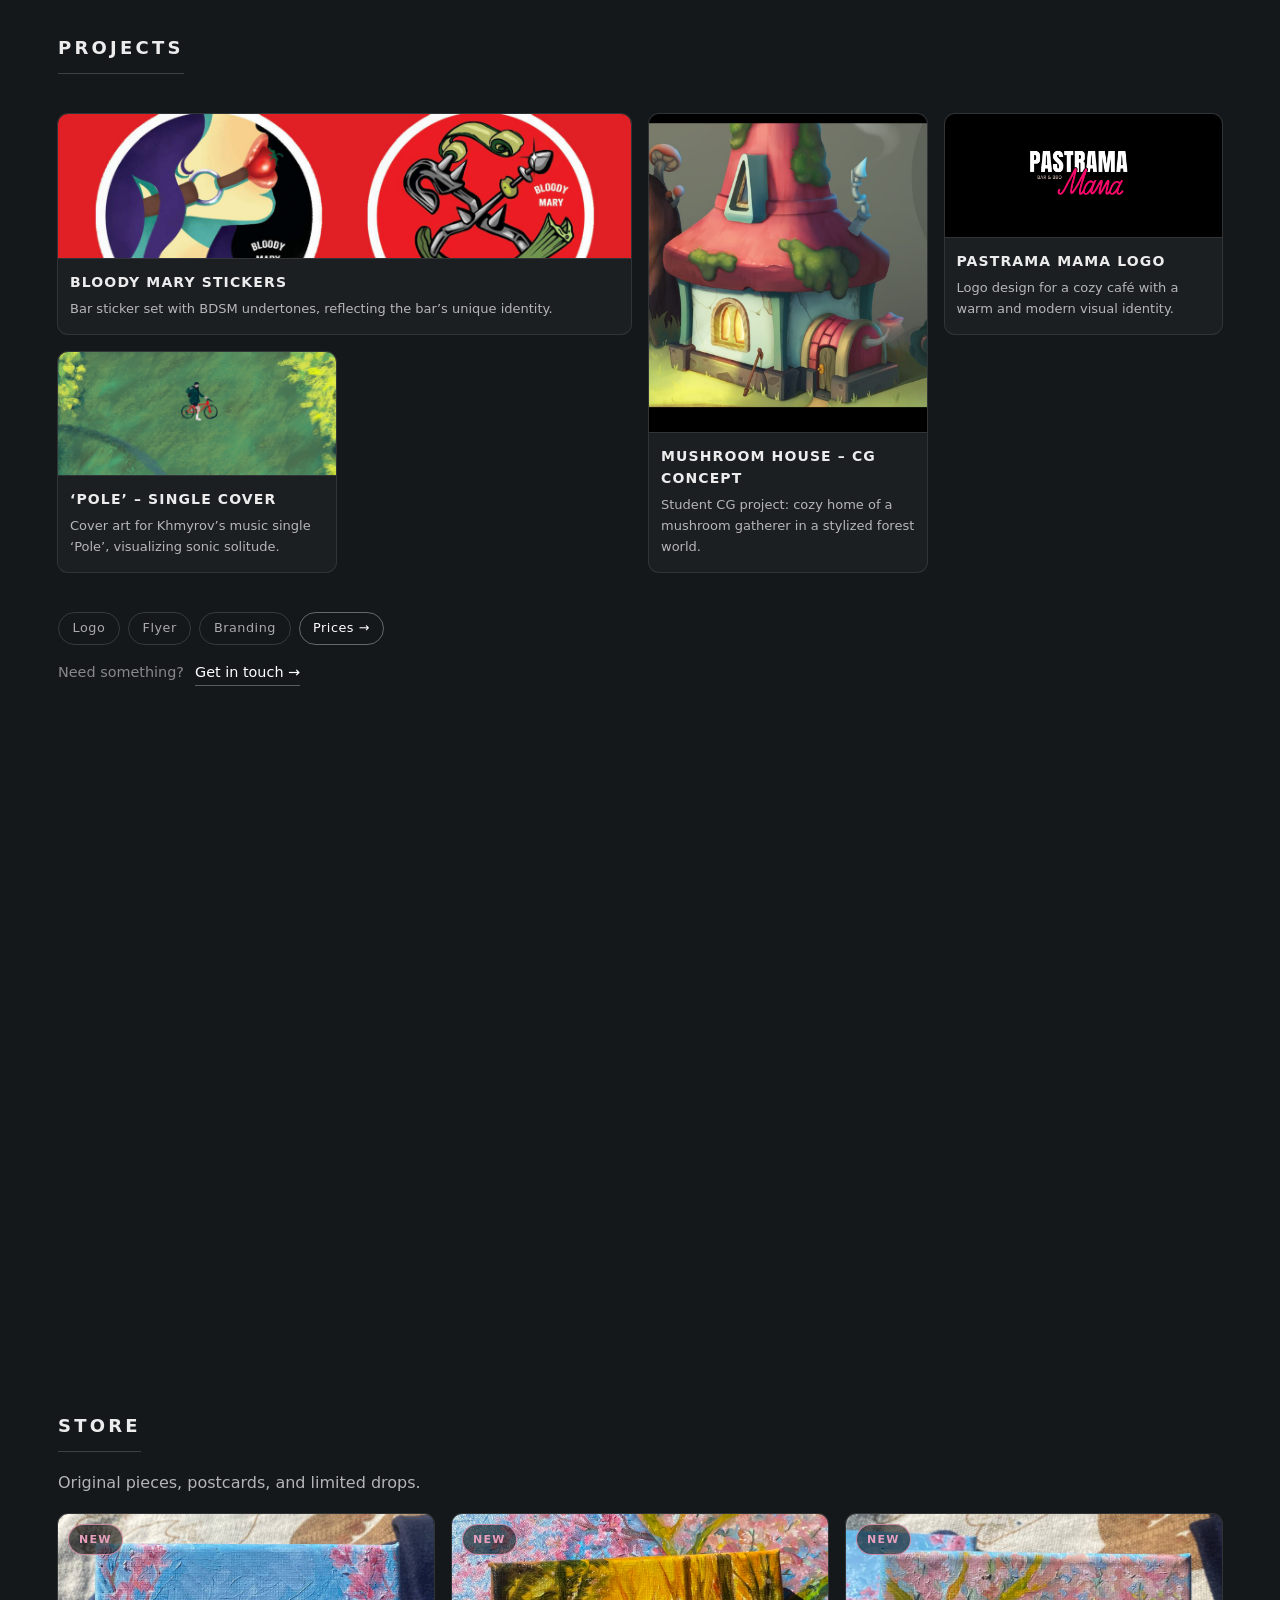
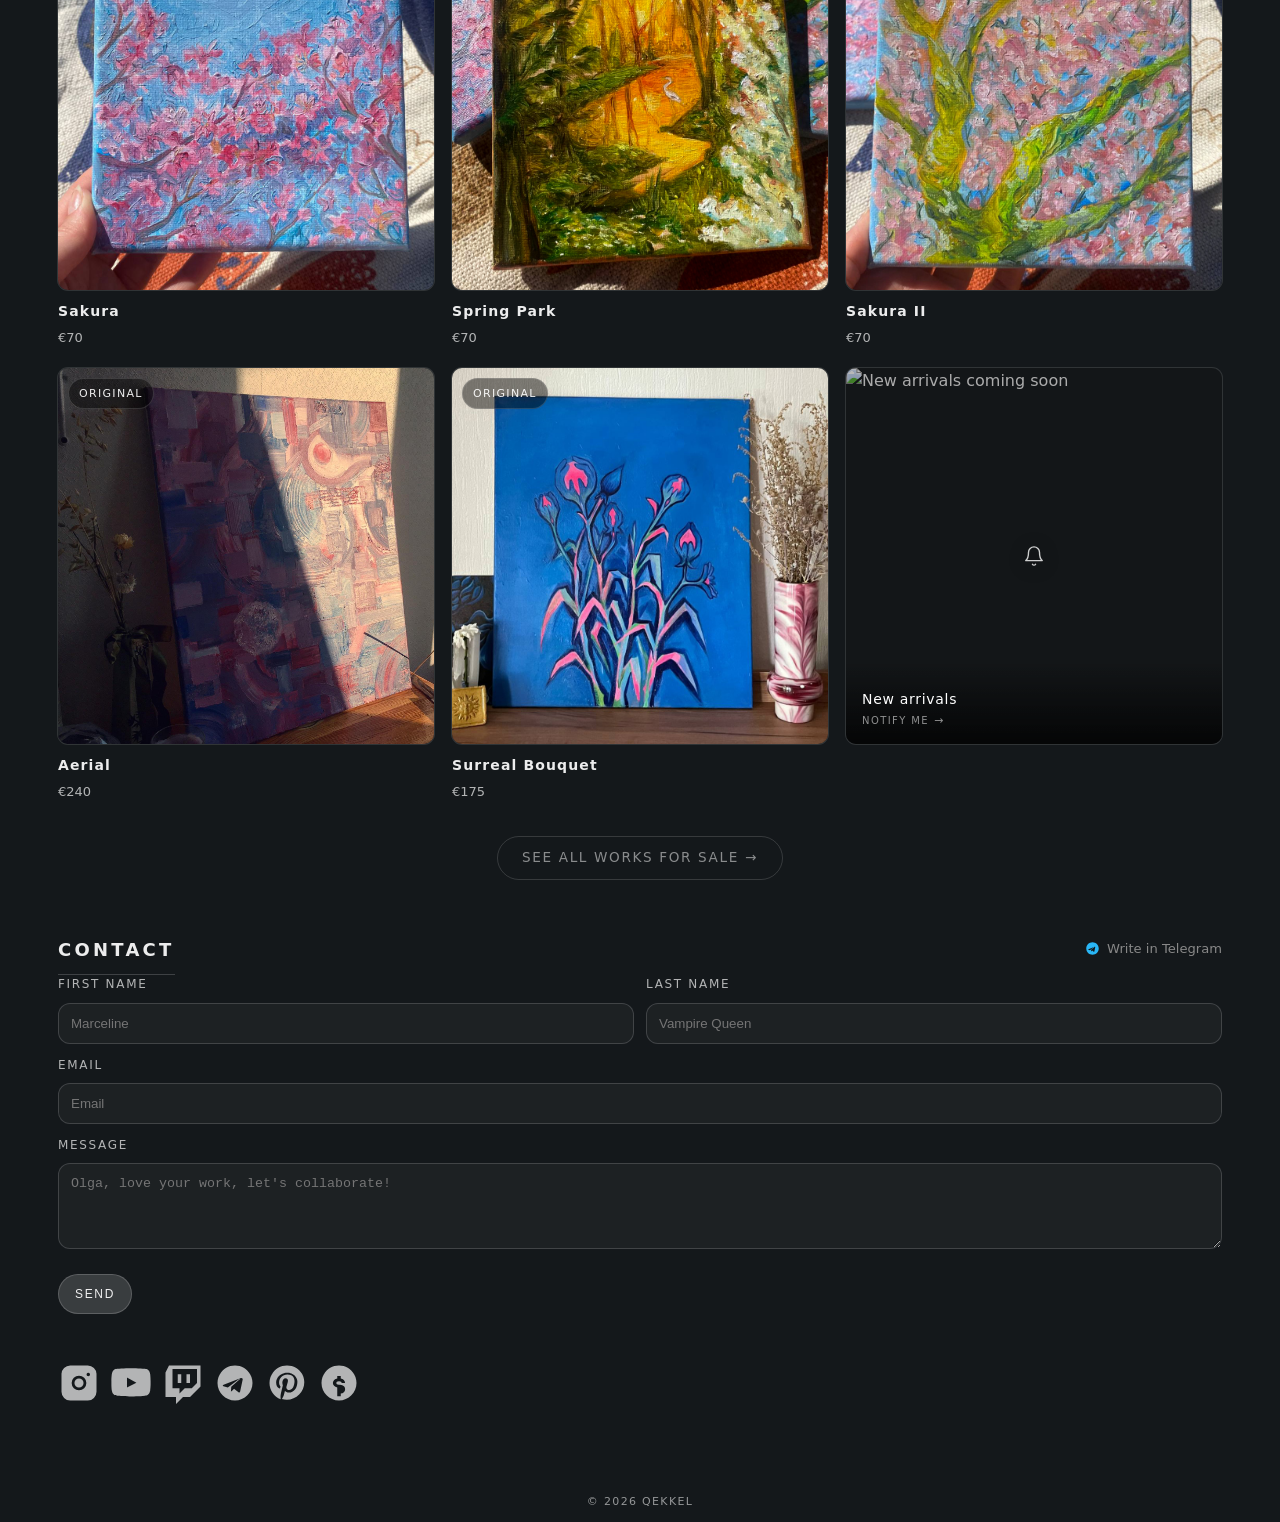
==== commit 910bc6d6: "Update print statement from 'Hello' to 'Goodbye'" ====
--- a/index.html
+++ b/index.html
@@ -1,4 +1,4 @@
-﻿<!doctype html>
+<!doctype html>
 <html lang="en">
 <head>
   <meta charset="utf-8" />
@@ -330,6 +330,16 @@
   color: rgba(255,255,255,0.3);
   text-transform: uppercase;
 }
+.home-arts-header { margin-bottom: 1.2rem; }
+.home-arts-tabs { display: flex; gap: 0; list-style: none; padding: 0; margin: 0; }
+.home-tab {
+  background: none; border: none; border-bottom: 2px solid transparent;
+  color: rgba(255,255,255,0.3); font-size: 0.78rem; letter-spacing: 0.22em;
+  text-transform: uppercase; cursor: pointer; padding: 4px 0; margin-right: 24px;
+  transition: color 0.2s, border-color 0.2s; font-family: inherit;
+}
+.home-tab:hover { color: rgba(255,255,255,0.7); }
+.home-tab.active { color: rgba(255,255,255,0.9); border-bottom-color: rgba(255,255,255,0.5); }
 </style>
 
 <!-- VisualArtwork Schema -->
@@ -475,57 +485,45 @@
       <!-- ARTS -->
       <section id="arts" class="section">
         <div class="gallery">
-          <h2 class="major" data-i18n="arts_title">Arts</h2>
-
-     <div class="art-grid">
-
-  <div class="art-item" role="button" tabindex="0" data-art-id="art1">
-    <img loading="lazy" src="images/art1.gif"
-      alt="Abstract contemporary digital artwork by Qekkel">
-  </div>
-
-  <div class="art-item" role="button" tabindex="0" data-art-id="art2">
-    <img loading="lazy" src="images/art2.webp"
-      alt="Surreal oil painting with expressive brush strokes by Qekkel">
-  </div>
-
-  <div class="art-item" role="button" tabindex="0" data-art-id="art3">
-    <img loading="lazy" src="images/art3.gif"
-      alt="Dark atmospheric digital illustration by Qekkel">
-  </div>
-
-  <div class="art-item" role="button" tabindex="0" data-art-id="art4">
-    <img loading="lazy" src="images/art4.webp"
-      alt="Abstract oil painting exploring texture and depth by Qekkel">
-  </div>
-
-  <div class="art-item" role="button" tabindex="0" data-art-id="art5">
-    <img loading="lazy" src="images/art5.webp"
-      alt="Contemporary visual art composition in muted tones by Qekkel">
-  </div>
-
-  <div class="art-item" role="button" tabindex="0" data-art-id="art6">
-    <img loading="lazy" src="images/art6.webp"
-      alt="Expressive acrylic painting with dynamic movement by Qekkel">
-  </div>
-
-  <div class="art-item" role="button" tabindex="0" data-art-id="art7">
-    <img loading="lazy" src="images/art7.jpg"
-      alt="Minimalist conceptual artwork by Qekkel">
-  </div>
-
-  <div class="art-item" role="button" tabindex="0" data-art-id="art8">
-    <img loading="lazy" src="images/art8.jpg"
-      alt="Experimental visual art piece combining fantasy and abstraction by Qekkel">
-  </div>
-
-
-</div>
-
-        <div style="text-align:center; margin-top: 2rem;">
-          <a href="/arts" class="see-all-btn" data-i18n="see_all_arts">See all artworks →</a>
+
+          <div class="home-arts-header">
+            <nav class="home-arts-tabs" role="tablist">
+              <button class="home-tab active" data-htab="all" role="tab" aria-selected="true">All</button>
+              <button class="home-tab" data-htab="arts" role="tab" aria-selected="false">Arts</button>
+              <button class="home-tab" data-htab="animations" role="tab" aria-selected="false">Animations</button>
+            </nav>
+          </div>
+
+          <div class="art-grid" id="idx-all-grid">
+            <div class="art-item" role="button" tabindex="0" data-art-id="art1"><img loading="lazy" src="images/art1.gif" alt="Animated digital artwork by Qekkel"></div>
+            <div class="art-item" role="button" tabindex="0" data-art-id="art2"><img loading="lazy" src="images/art2.webp" alt="Digital illustration by Qekkel"></div>
+            <div class="art-item" role="button" tabindex="0" data-art-id="art3"><img loading="lazy" src="images/art3.gif" alt="Dark animated illustration by Qekkel"></div>
+            <div class="art-item" role="button" tabindex="0" data-art-id="art4"><img loading="lazy" src="images/art4.webp" alt="Watercolor painting by Qekkel"></div>
+            <div class="art-item" role="button" tabindex="0" data-art-id="art5"><img loading="lazy" src="images/art5.webp" alt="Digital illustration by Qekkel"></div>
+            <div class="art-item" role="button" tabindex="0" data-art-id="art6"><img loading="lazy" src="images/art6.webp" alt="Ink on paper by Qekkel"></div>
+            <div class="art-item" role="button" tabindex="0" data-art-id="art7"><img loading="lazy" src="images/art7.jpg" alt="Acrylic on canvas by Qekkel"></div>
+            <div class="art-item" role="button" tabindex="0" data-art-id="art8"><img loading="lazy" src="images/art8.jpg" alt="Oil on canvas by Qekkel"></div>
+          </div>
+
+          <div class="art-grid" id="idx-arts-grid" style="display:none">
+            <div class="art-item" role="button" tabindex="0" data-art-id="art2"><img loading="lazy" src="images/art2.webp" alt="Digital illustration by Qekkel"></div>
+            <div class="art-item" role="button" tabindex="0" data-art-id="art4"><img loading="lazy" src="images/art4.webp" alt="Watercolor painting by Qekkel"></div>
+            <div class="art-item" role="button" tabindex="0" data-art-id="art5"><img loading="lazy" src="images/art5.webp" alt="Digital illustration by Qekkel"></div>
+            <div class="art-item" role="button" tabindex="0" data-art-id="art6"><img loading="lazy" src="images/art6.webp" alt="Ink on paper by Qekkel"></div>
+            <div class="art-item" role="button" tabindex="0" data-art-id="art7"><img loading="lazy" src="images/art7.jpg" alt="Acrylic on canvas by Qekkel"></div>
+            <div class="art-item" role="button" tabindex="0" data-art-id="art8"><img loading="lazy" src="images/art8.jpg" alt="Oil on canvas by Qekkel"></div>
+          </div>
+
+          <div class="art-grid" id="idx-anim-grid" style="display:none">
+            <div class="art-item" role="button" tabindex="0" data-art-id="art1"><img loading="lazy" src="images/art1.gif" alt="Animated digital artwork by Qekkel"></div>
+            <div class="art-item" role="button" tabindex="0" data-art-id="art3"><img loading="lazy" src="images/art3.gif" alt="Dark animated illustration by Qekkel"></div>
+          </div>
+
+          <div style="text-align:center; margin-top: 2rem;">
+            <a href="/arts" class="see-all-btn" data-i18n="see_all_arts">See all artworks →</a>
+          </div>
+
         </div>
-
       </section>
 
 
@@ -1314,7 +1312,7 @@
   <iframe id="page-overlay-frame" src="" title="Product page" loading="lazy"></iframe>
 </div>
 
-<script src="assets/js/prices.js"></script>
+<script src="assets/js/prices.js"></script>
   <script src="assets/js/main.js"></script>
 
 <!-- COOKIE BANNER -->
@@ -1347,6 +1345,21 @@
   }
 })();
 </script>
+
+<script>
+  document.querySelectorAll('.home-tab').forEach(function(tab) {
+    tab.addEventListener('click', function() {
+      document.querySelectorAll('.home-tab').forEach(function(t) {
+        t.classList.remove('active'); t.setAttribute('aria-selected', 'false');
+      });
+      this.classList.add('active'); this.setAttribute('aria-selected', 'true');
+      var w = this.dataset.htab;
+      document.getElementById('idx-all-grid').style.display   = w === 'all'        ? '' : 'none';
+      document.getElementById('idx-arts-grid').style.display  = w === 'arts'       ? '' : 'none';
+      document.getElementById('idx-anim-grid').style.display  = w === 'animations' ? '' : 'none';
+    });
+  });
+</script>
 </body>
 </html>
 
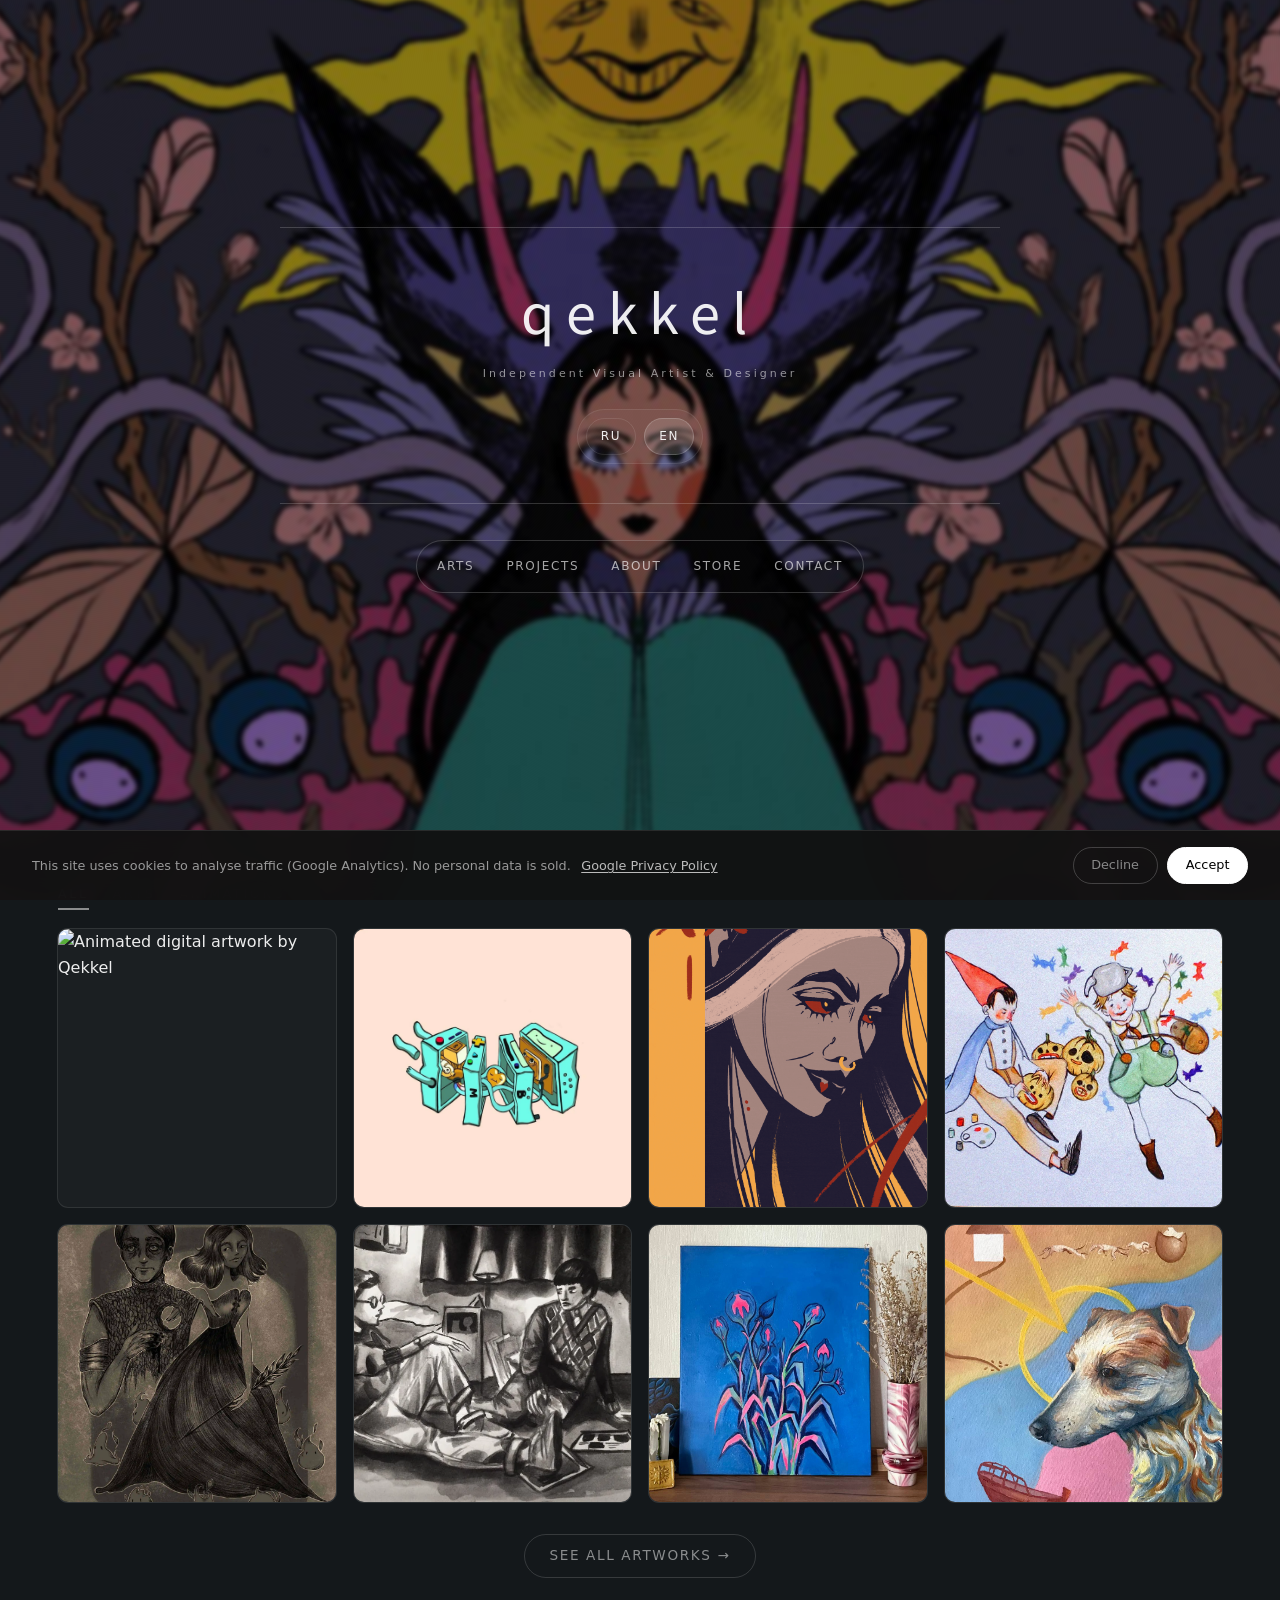
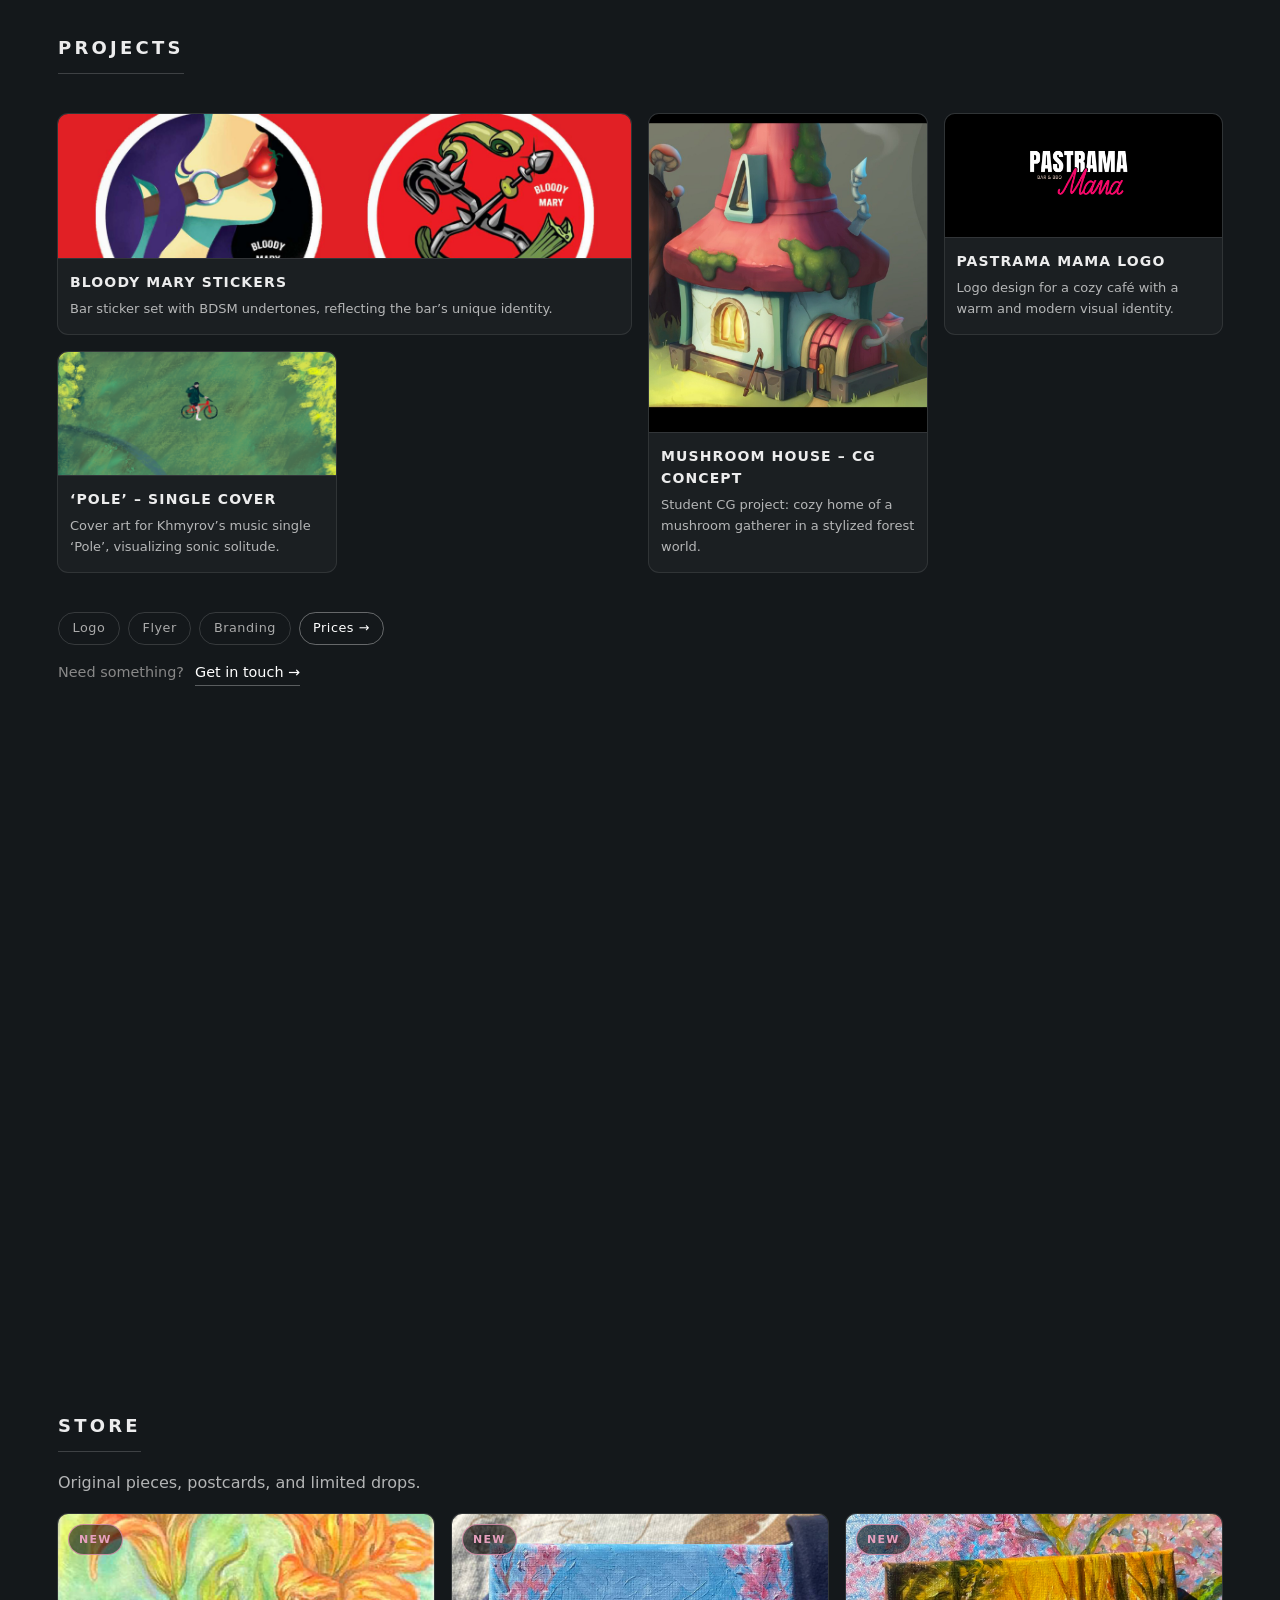
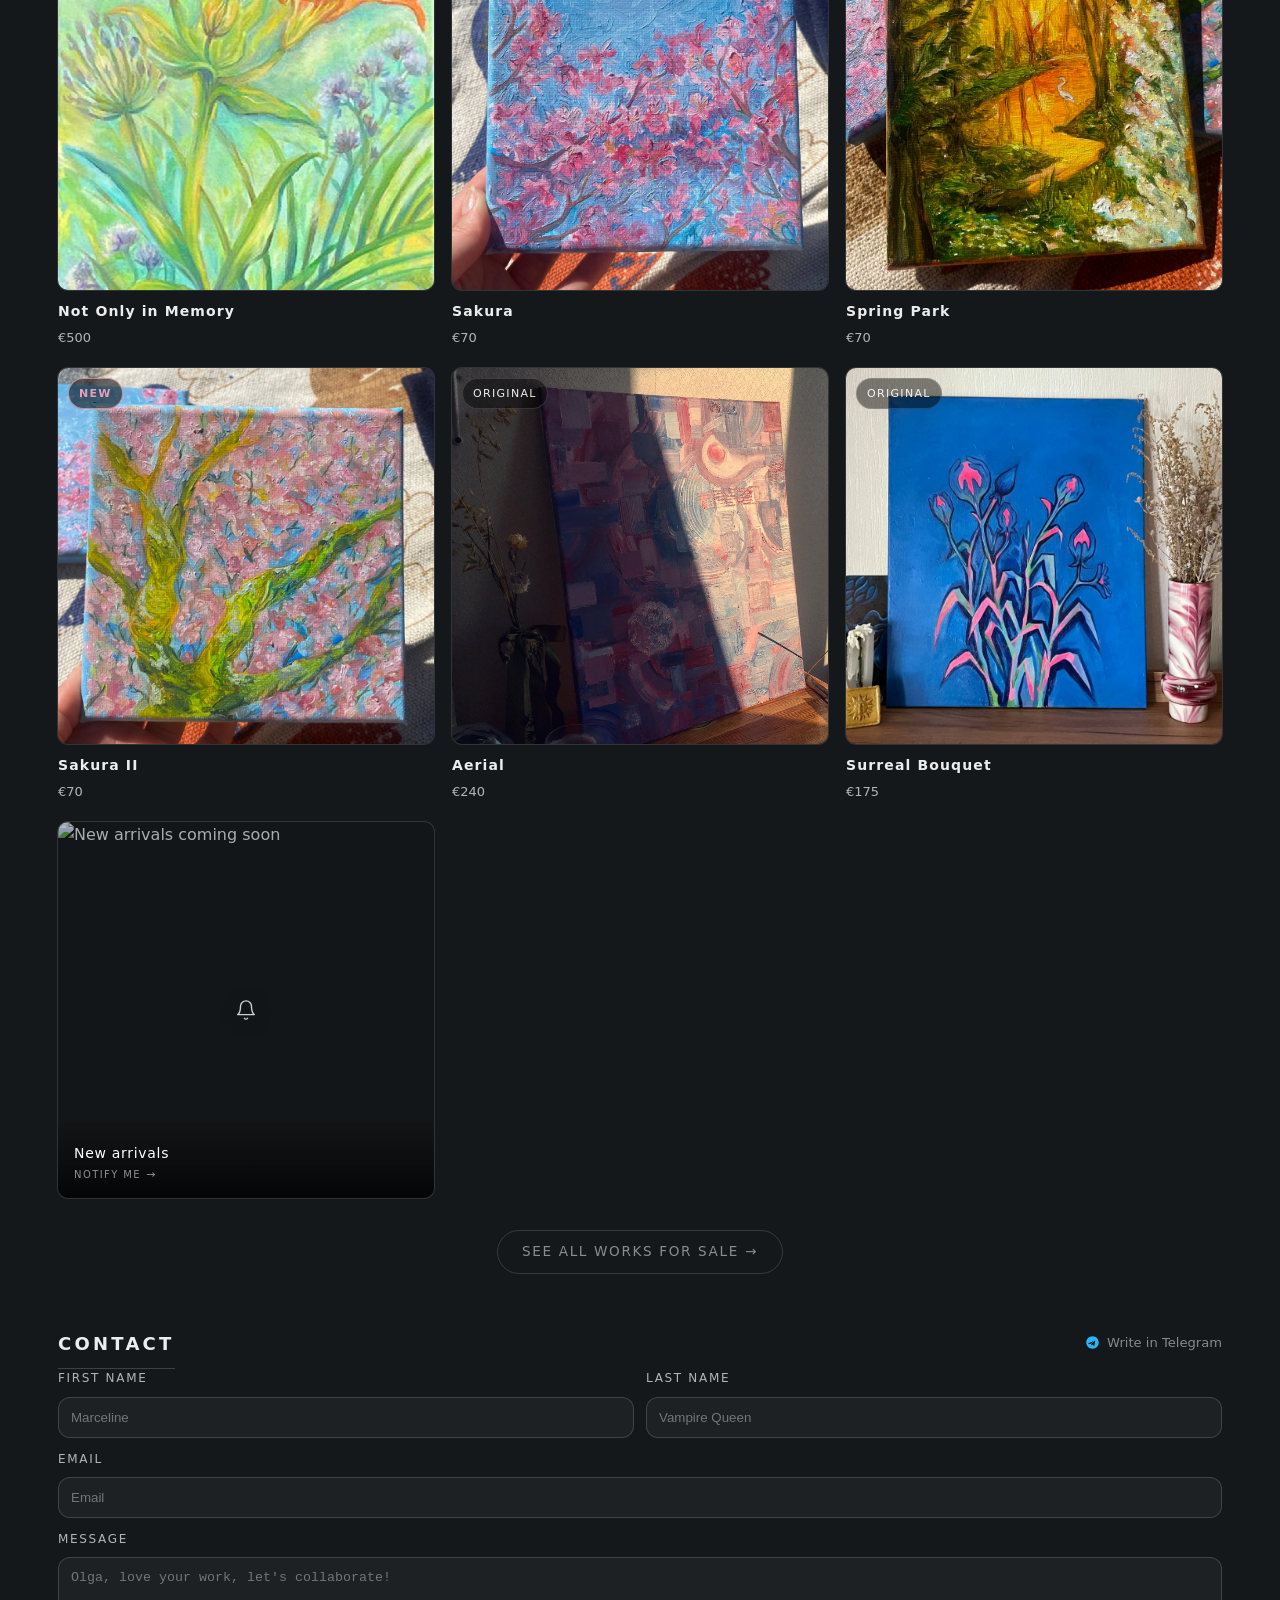
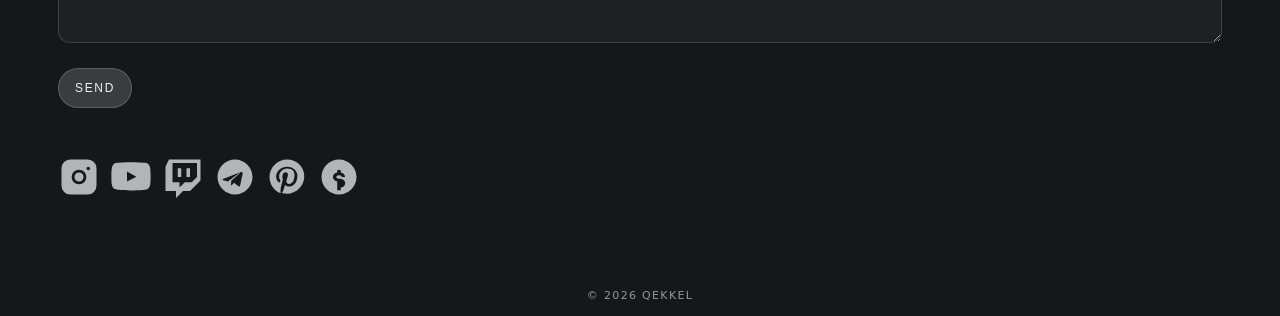
==== commit 19b41fdd: "Add files via upload" ====
--- a/index.html
+++ b/index.html
@@ -1,4 +1,4 @@
-<!doctype html>
+﻿<!doctype html>
 <html lang="en">
 <head>
   <meta charset="utf-8" />
@@ -108,7 +108,7 @@
         "offers": {
           "@type": "Offer",
           "priceCurrency": "EUR",
-          "price": "68",
+          "price": "70",
           "availability": "https://schema.org/InStock",
           "seller": { "@id": "https://qekkel.org/#person" }
         }
@@ -123,7 +123,7 @@
         "offers": {
           "@type": "Offer",
           "priceCurrency": "EUR",
-          "price": "168",
+          "price": "175",
           "availability": "https://schema.org/InStock",
           "seller": { "@id": "https://qekkel.org/#person" }
         }
@@ -357,7 +357,7 @@
       "width": { "@type": "Distance", "name": "10 cm" },
       "height": { "@type": "Distance", "name": "10 cm" },
       "creator": { "@type": "Person", "name": "Olga Qekkel", "url": "https://qekkel.org" },
-      "offers": { "@type": "Offer", "price": "68", "priceCurrency": "EUR", "availability": "https://schema.org/InStock", "url": "https://qekkel.org" }
+      "offers": { "@type": "Offer", "price": "70", "priceCurrency": "EUR", "availability": "https://schema.org/InStock", "url": "https://qekkel.org" }
     },
     {
       "@type": "VisualArtwork",
@@ -369,7 +369,7 @@
       "width": { "@type": "Distance", "name": "10 cm" },
       "height": { "@type": "Distance", "name": "10 cm" },
       "creator": { "@type": "Person", "name": "Olga Qekkel", "url": "https://qekkel.org" },
-      "offers": { "@type": "Offer", "price": "68", "priceCurrency": "EUR", "availability": "https://schema.org/InStock", "url": "https://qekkel.org" }
+      "offers": { "@type": "Offer", "price": "70", "priceCurrency": "EUR", "availability": "https://schema.org/InStock", "url": "https://qekkel.org" }
     },
     {
       "@type": "VisualArtwork",
@@ -381,7 +381,7 @@
       "width": { "@type": "Distance", "name": "10 cm" },
       "height": { "@type": "Distance", "name": "10 cm" },
       "creator": { "@type": "Person", "name": "Olga Qekkel", "url": "https://qekkel.org" },
-      "offers": { "@type": "Offer", "price": "68", "priceCurrency": "EUR", "availability": "https://schema.org/InStock", "url": "https://qekkel.org" }
+      "offers": { "@type": "Offer", "price": "70", "priceCurrency": "EUR", "availability": "https://schema.org/InStock", "url": "https://qekkel.org" }
     },
     {
       "@type": "VisualArtwork",
@@ -405,7 +405,7 @@
       "width": { "@type": "Distance", "name": "42 cm" },
       "height": { "@type": "Distance", "name": "59 cm" },
       "creator": { "@type": "Person", "name": "Olga Qekkel", "url": "https://qekkel.org" },
-      "offers": { "@type": "Offer", "price": "168", "priceCurrency": "EUR", "availability": "https://schema.org/InStock", "url": "https://qekkel.org" }
+      "offers": { "@type": "Offer", "price": "175", "priceCurrency": "EUR", "availability": "https://schema.org/InStock", "url": "https://qekkel.org" }
     },
     {
       "@type": "VisualArtwork",
@@ -494,6 +494,7 @@
             </nav>
           </div>
 
+          <!-- ALL -->
           <div class="art-grid" id="idx-all-grid">
             <div class="art-item" role="button" tabindex="0" data-art-id="art1"><img loading="lazy" src="images/art1.gif" alt="Animated digital artwork by Qekkel"></div>
             <div class="art-item" role="button" tabindex="0" data-art-id="art2"><img loading="lazy" src="images/art2.webp" alt="Digital illustration by Qekkel"></div>
@@ -505,6 +506,7 @@
             <div class="art-item" role="button" tabindex="0" data-art-id="art8"><img loading="lazy" src="images/art8.jpg" alt="Oil on canvas by Qekkel"></div>
           </div>
 
+          <!-- ARTS (no animations) -->
           <div class="art-grid" id="idx-arts-grid" style="display:none">
             <div class="art-item" role="button" tabindex="0" data-art-id="art2"><img loading="lazy" src="images/art2.webp" alt="Digital illustration by Qekkel"></div>
             <div class="art-item" role="button" tabindex="0" data-art-id="art4"><img loading="lazy" src="images/art4.webp" alt="Watercolor painting by Qekkel"></div>
@@ -514,6 +516,7 @@
             <div class="art-item" role="button" tabindex="0" data-art-id="art8"><img loading="lazy" src="images/art8.jpg" alt="Oil on canvas by Qekkel"></div>
           </div>
 
+          <!-- ANIMATIONS -->
           <div class="art-grid" id="idx-anim-grid" style="display:none">
             <div class="art-item" role="button" tabindex="0" data-art-id="art1"><img loading="lazy" src="images/art1.gif" alt="Animated digital artwork by Qekkel"></div>
             <div class="art-item" role="button" tabindex="0" data-art-id="art3"><img loading="lazy" src="images/art3.gif" alt="Dark animated illustration by Qekkel"></div>
@@ -712,6 +715,38 @@
 
           <div class="store-grid">
             <div class="store-card-wrap">
+            <a class="store-view-page" href="/store/lilies">View page →</a>
+            <button class="store-card" type="button"
+              aria-label="View Not Only in Memory – original oil painting"
+              aria-expanded="false"
+              aria-controls="store-listing"
+              data-id="original-08"
+              data-title-en="Not Only in Memory"
+              data-title-ru="Запечатлённые не только в памяти"
+              data-status-en="Original Artwork"
+              data-status-ru="Оригинал"
+              data-size-en="30×70 cm"
+              data-size-ru="30×70 см"
+              data-medium-en="Oil"
+              data-medium-ru="Масло"
+              data-img="images/lili/ili.png,images/lili/ili2.jpg,images/lili/ili3.jpg"
+              data-extras=""
+              data-desc-en="Sun-warmed daylilies in bold orange, rising above soft purple wildflowers – a tall vertical oil painting capturing the warmth and light of a summer meadow. Stretched canvas, ships in a protective box."
+              data-desc-ru="Дневные лилии в ярком оранжевом над лиловыми полевыми цветами – вертикальное масло на холсте, наполненное летним теплом. Натянутый холст, доставляется в защитной коробке."
+              data-price-eur="500"
+              data-sold="false">
+              <div class="store-thumb">
+                <img loading="lazy" src="images/lili/ili.png" alt="Not Only in Memory – original oil painting, daylilies, 30×70 cm, by Qekkel">
+                <span class="store-badge store-badge-new" data-i18n="badge_new">New</span>
+              </div>
+              <div class="store-info">
+                <h3 class="store-title">Not Only in Memory</h3>
+                <p class="store-price" data-price></p>
+              </div>
+            </button>
+            </div>
+
+            <div class="store-card-wrap">
             <a class="store-view-page" href="/store/sakura">View page →</a>
             <button class="store-card" type="button"
               aria-label="View Sakura – original oil painting"
@@ -730,7 +765,7 @@
               data-extras=""
               data-desc-en="Cherry blossoms, blue sky, the first breath of spring. Stretched canvas, ships in a protective box."
               data-desc-ru="Сакура, синее небо, первый вздох весны. Натянутый холст, доставляется в защитной коробке."
-              data-price-eur="68"
+              data-price-eur="70"
               data-sold="false">
               <div class="store-thumb">
                 <img loading="lazy" src="images/spring/sacura00.png" alt="Sakura – original oil painting on stretched canvas, 10×10 cm, by Qekkel">
@@ -762,7 +797,7 @@
               data-extras=""
               data-desc-en="A golden sunset through blooming trees – spring light and the first warm rays of sun. Stretched canvas, ships in a protective box."
               data-desc-ru="Золотой закат сквозь цветущие деревья – весенний свет и первые тёплые лучи солнца. Натянутый холст, доставляется в защитной коробке."
-              data-price-eur="68"
+              data-price-eur="70"
               data-sold="false">
               <div class="store-thumb">
                 <img loading="lazy" src="images/spring/park2.png" alt="Spring Park – original oil painting on stretched canvas, 10×10 cm, by Qekkel">
@@ -794,7 +829,7 @@
               data-extras=""
               data-desc-en="Cherry blossoms and fresh green shoots – the very first days of spring. Stretched canvas, ships in a protective box."
               data-desc-ru="Цветы сакуры и первая зелень – самые первые дни весны. Натянутый холст, доставляется в защитной коробке."
-              data-price-eur="68"
+              data-price-eur="70"
               data-sold="false">
               <div class="store-thumb">
                 <img loading="lazy" src="images/spring/spring5.webp" alt="Sakura II – original oil painting on stretched canvas, 10×10 cm, by Qekkel">
@@ -826,7 +861,7 @@
               data-extras=""
               data-desc-en="An abstract oil painting inspired by a city seen from above – geometric forms, sweeping arcs and bold colour in pink, red and cobalt blue. Ships rolled in a protective tube."
               data-desc-ru="Абстрактная масляная работа – город с высоты полёта, геометрия форм и смелый цвет: розовый, красный, кобальт. Доставляется свёрнутым в защитной тубе."
-              data-price-eur="231"
+              data-price-eur="240"
               data-sold="false">
               <div class="store-thumb">
                 <img loading="lazy" src="images/art11.jpg" alt="Aerial – original oil painting A2, by Qekkel">
@@ -858,7 +893,7 @@
               data-extras=""
               data-desc-en="Flowers growing from my hands – a surreal acrylic painting on canvas. Rolled and shipped in a protective tube."
               data-desc-ru="Из рук моих вырастут цветы – сюрреалистическая картина акрилом на холсте. Доставляется свёрнутым в защитной тубе."
-              data-price-eur="168"
+              data-price-eur="175"
               data-sale-eur="140"
               data-sold="false">
               <div class="store-thumb">
@@ -1345,7 +1380,6 @@
   }
 })();
 </script>
-
 <script>
   document.querySelectorAll('.home-tab').forEach(function(tab) {
     tab.addEventListener('click', function() {
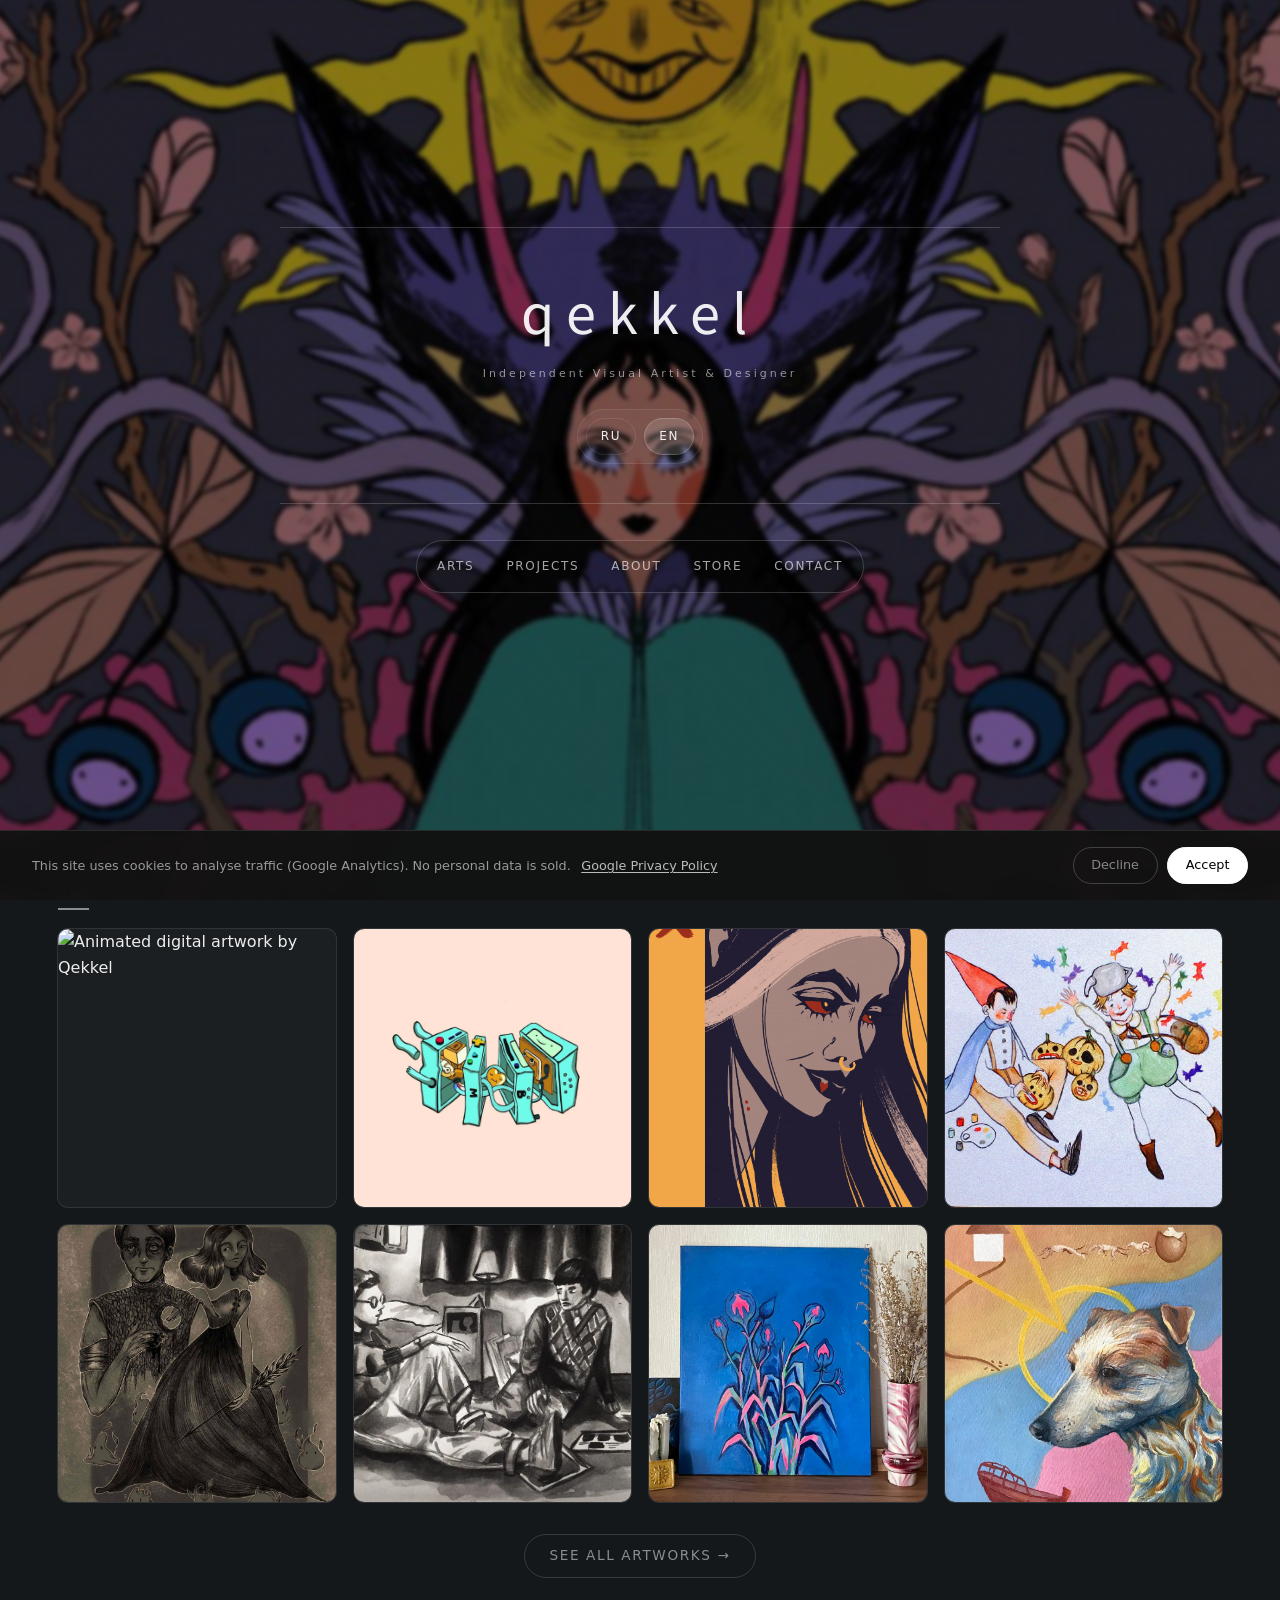
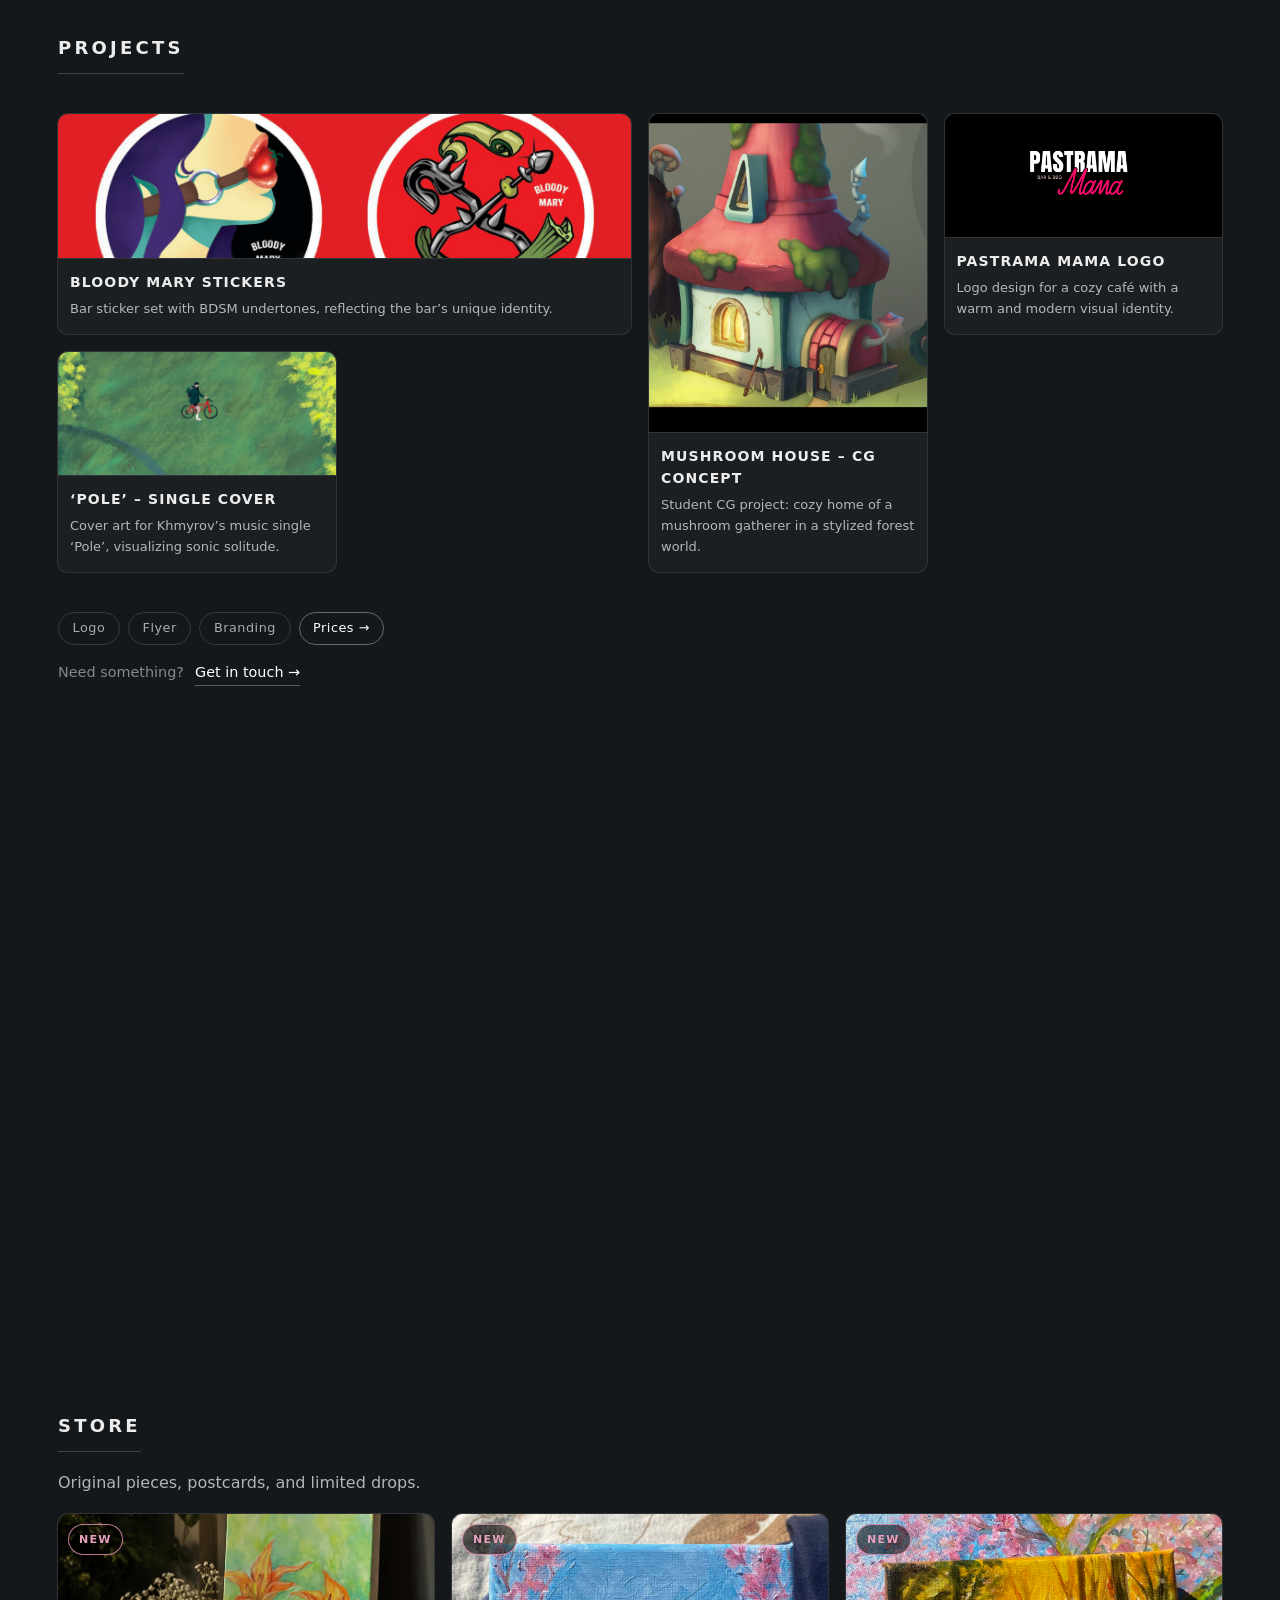
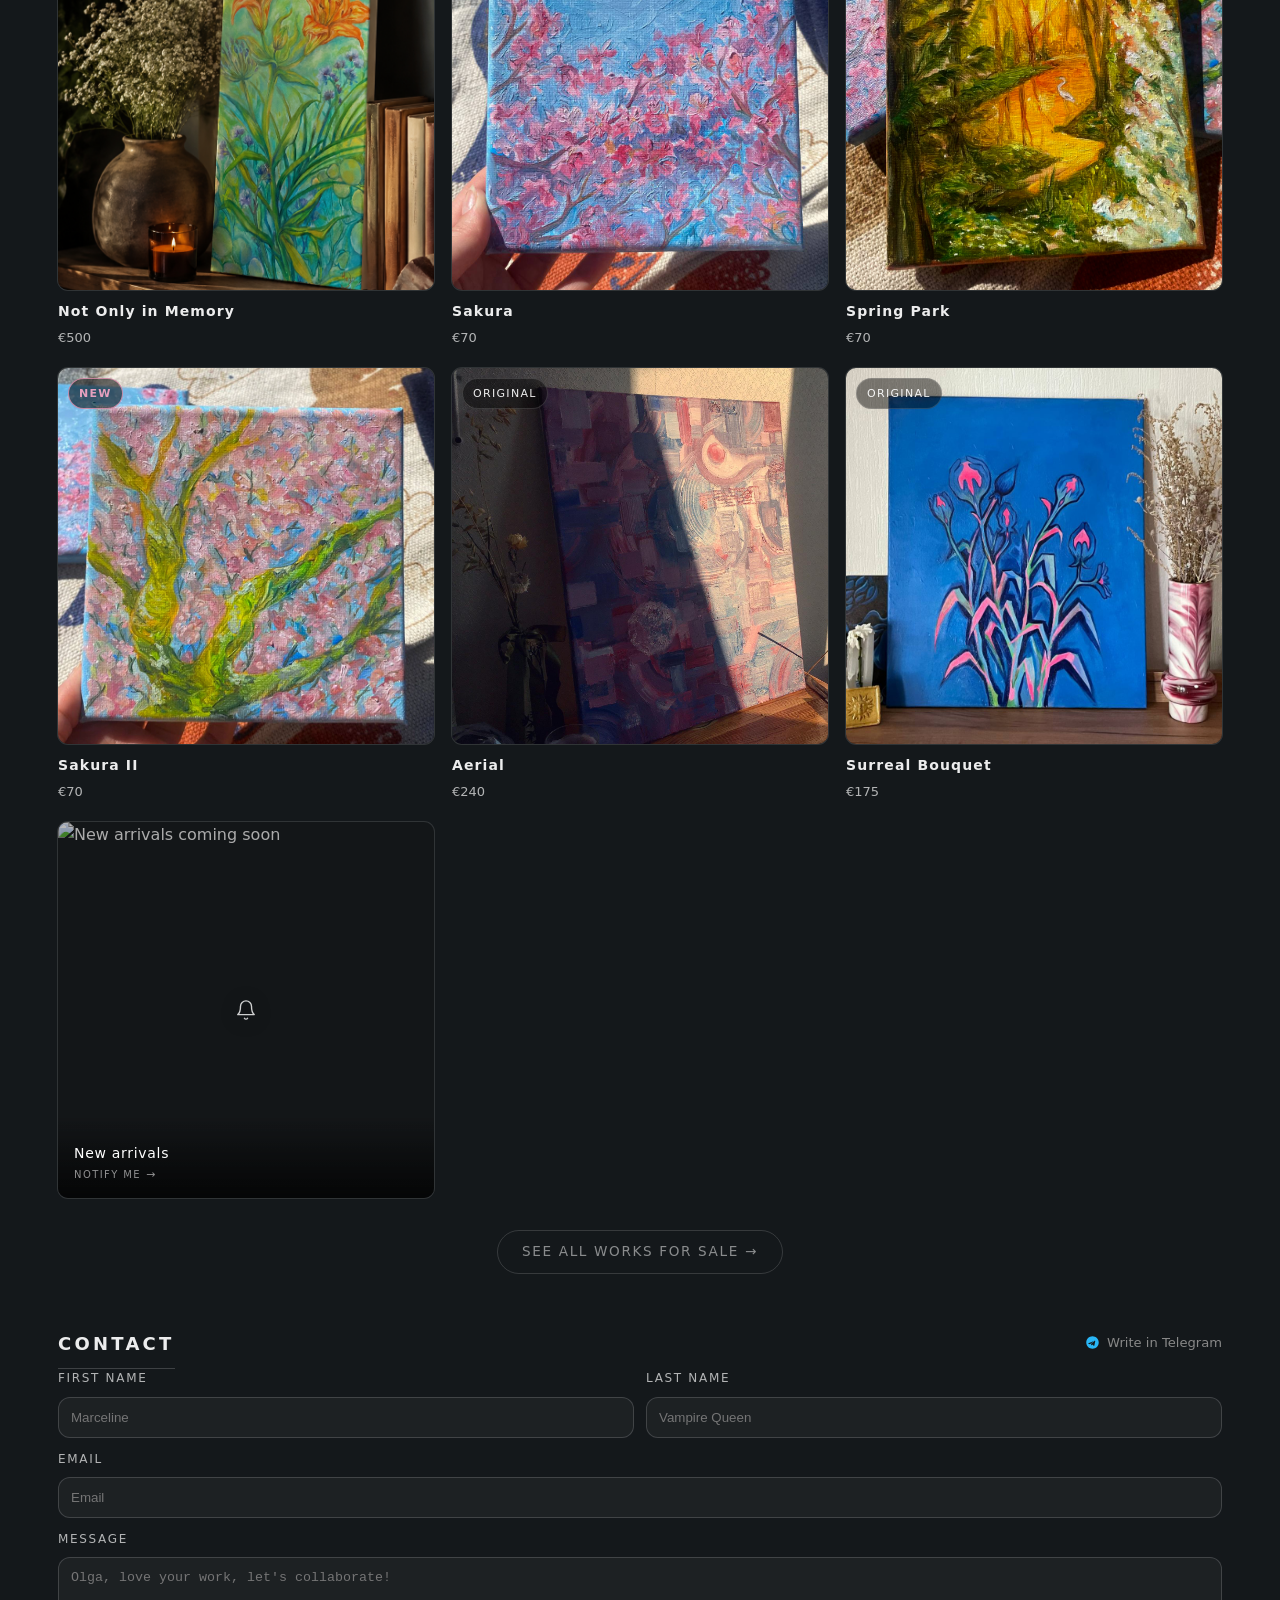
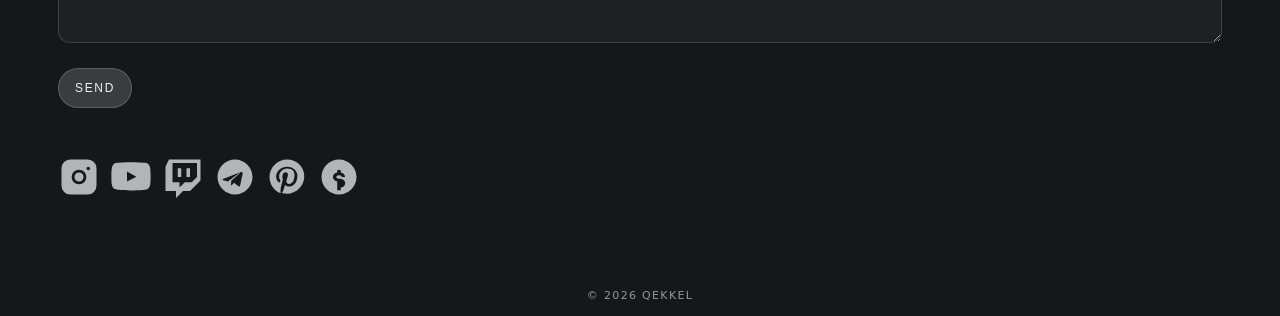
==== commit 60e40e4f: "Add files via upload" ====
--- a/index.html
+++ b/index.html
@@ -729,14 +729,14 @@
               data-size-ru="30×70 см"
               data-medium-en="Oil"
               data-medium-ru="Масло"
-              data-img="images/lili/ili.png,images/lili/ili2.jpg,images/lili/ili3.jpg"
+              data-img="images/lili/LILI2.png,images/lili/ili.png,images/lili/ili2.jpg,images/lili/ili3.jpg"
               data-extras=""
               data-desc-en="Sun-warmed daylilies in bold orange, rising above soft purple wildflowers – a tall vertical oil painting capturing the warmth and light of a summer meadow. Stretched canvas, ships in a protective box."
               data-desc-ru="Дневные лилии в ярком оранжевом над лиловыми полевыми цветами – вертикальное масло на холсте, наполненное летним теплом. Натянутый холст, доставляется в защитной коробке."
               data-price-eur="500"
               data-sold="false">
               <div class="store-thumb">
-                <img loading="lazy" src="images/lili/ili.png" alt="Not Only in Memory – original oil painting, daylilies, 30×70 cm, by Qekkel">
+                <img loading="lazy" src="images/lili/LILI2.png" alt="Not Only in Memory – original oil painting, daylilies, 30×70 cm, by Qekkel">
                 <span class="store-badge store-badge-new" data-i18n="badge_new">New</span>
               </div>
               <div class="store-info">
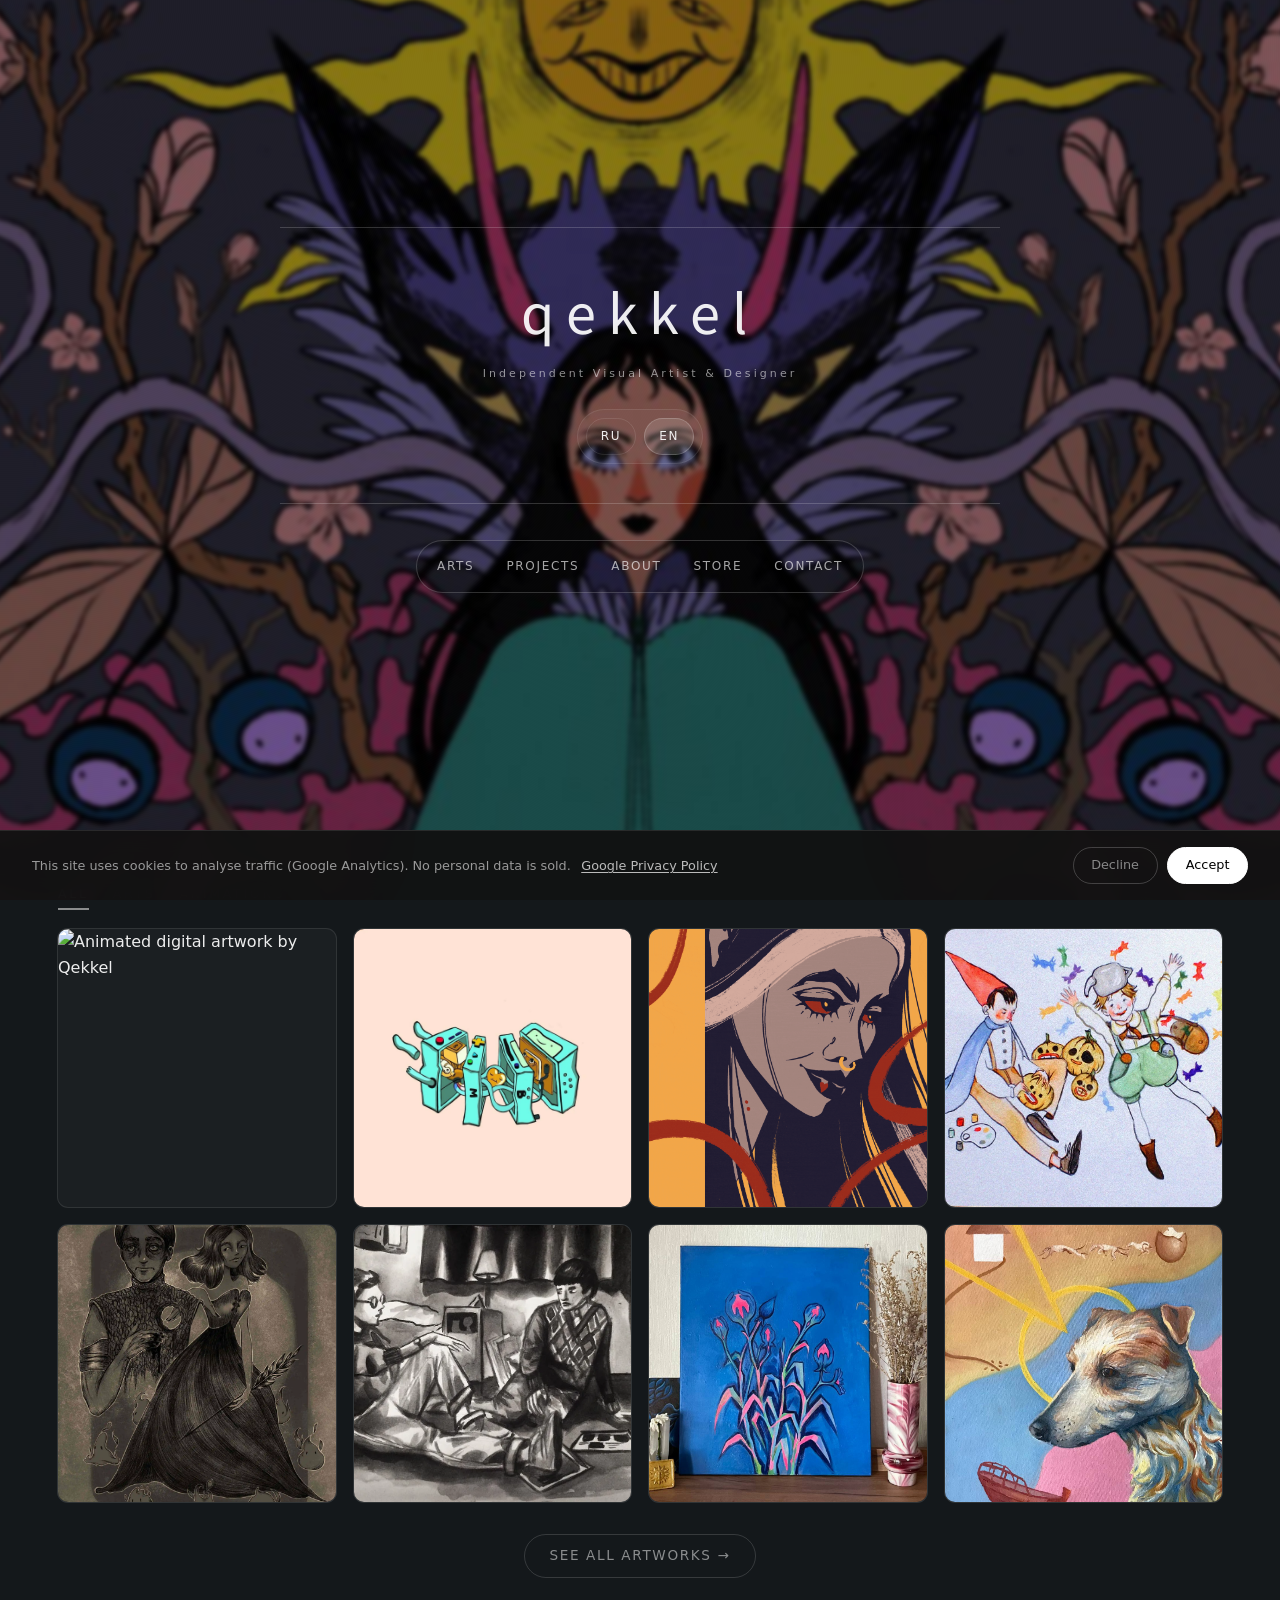
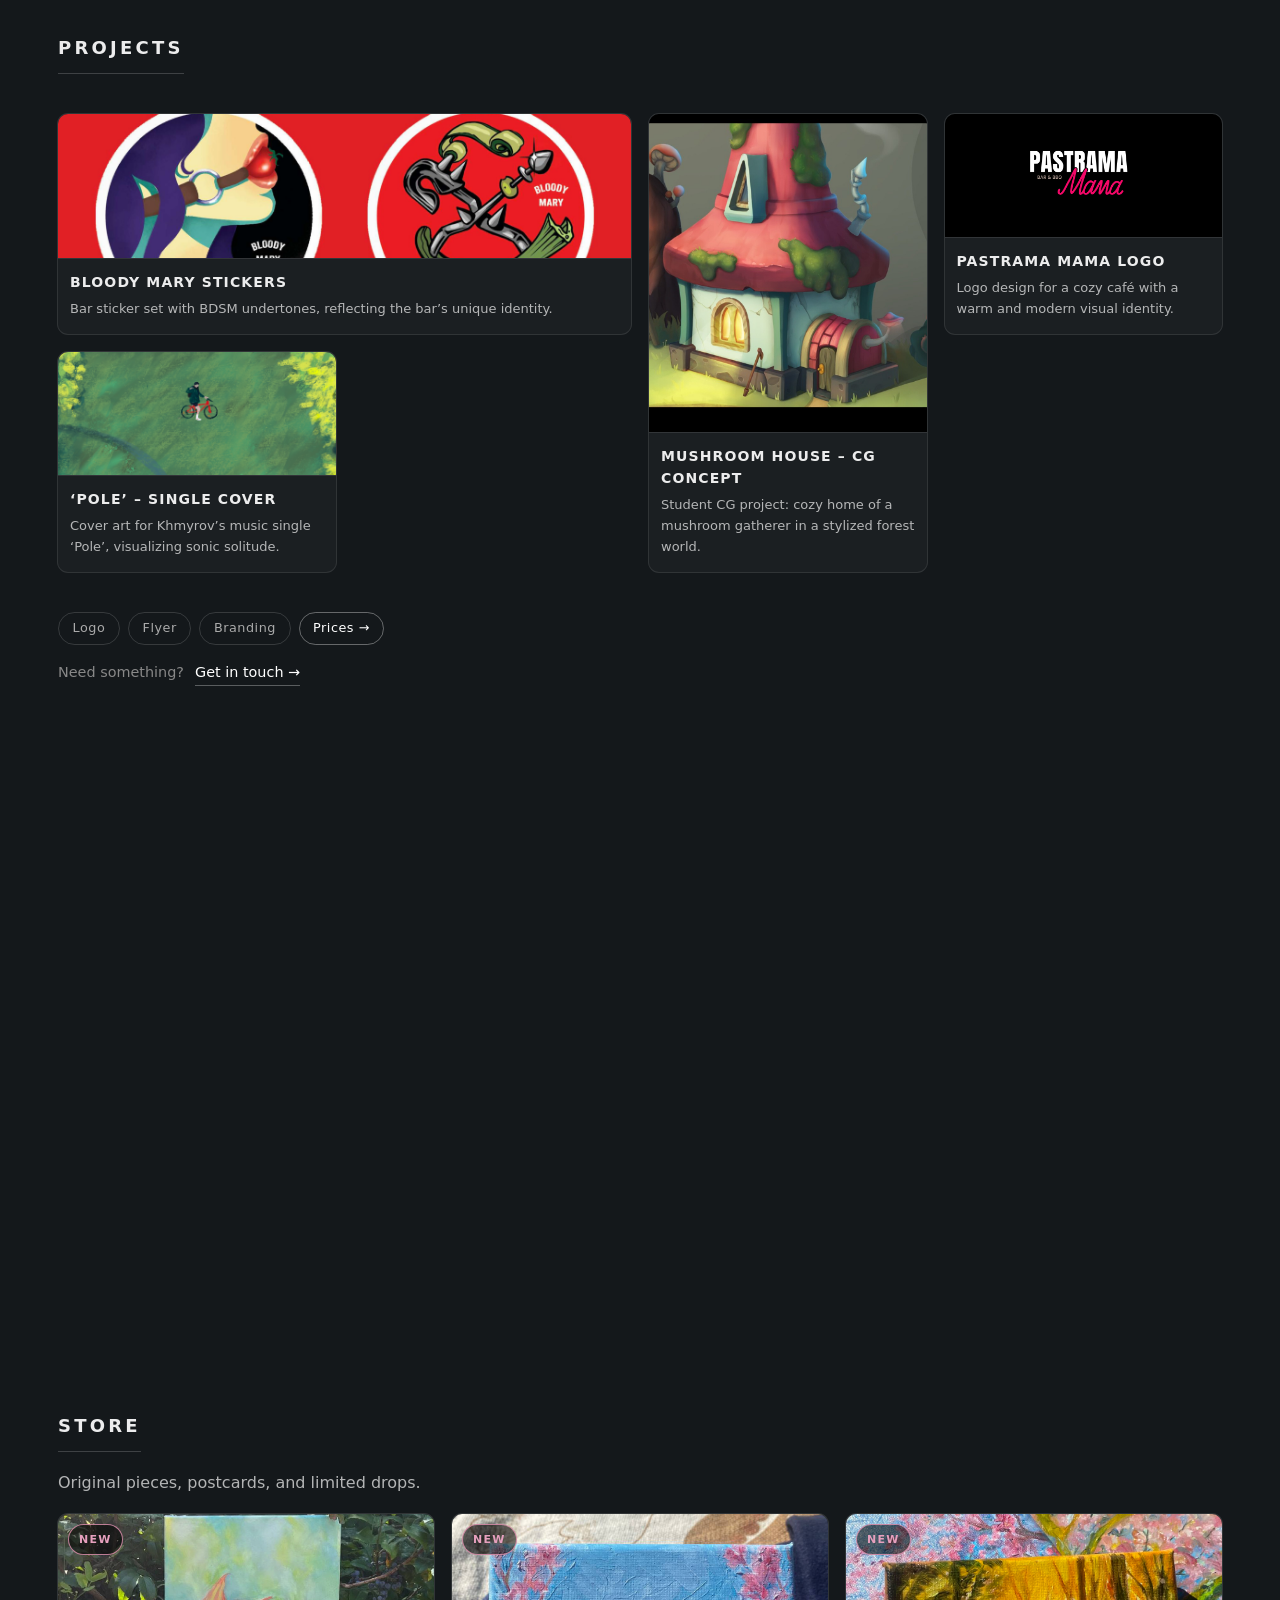
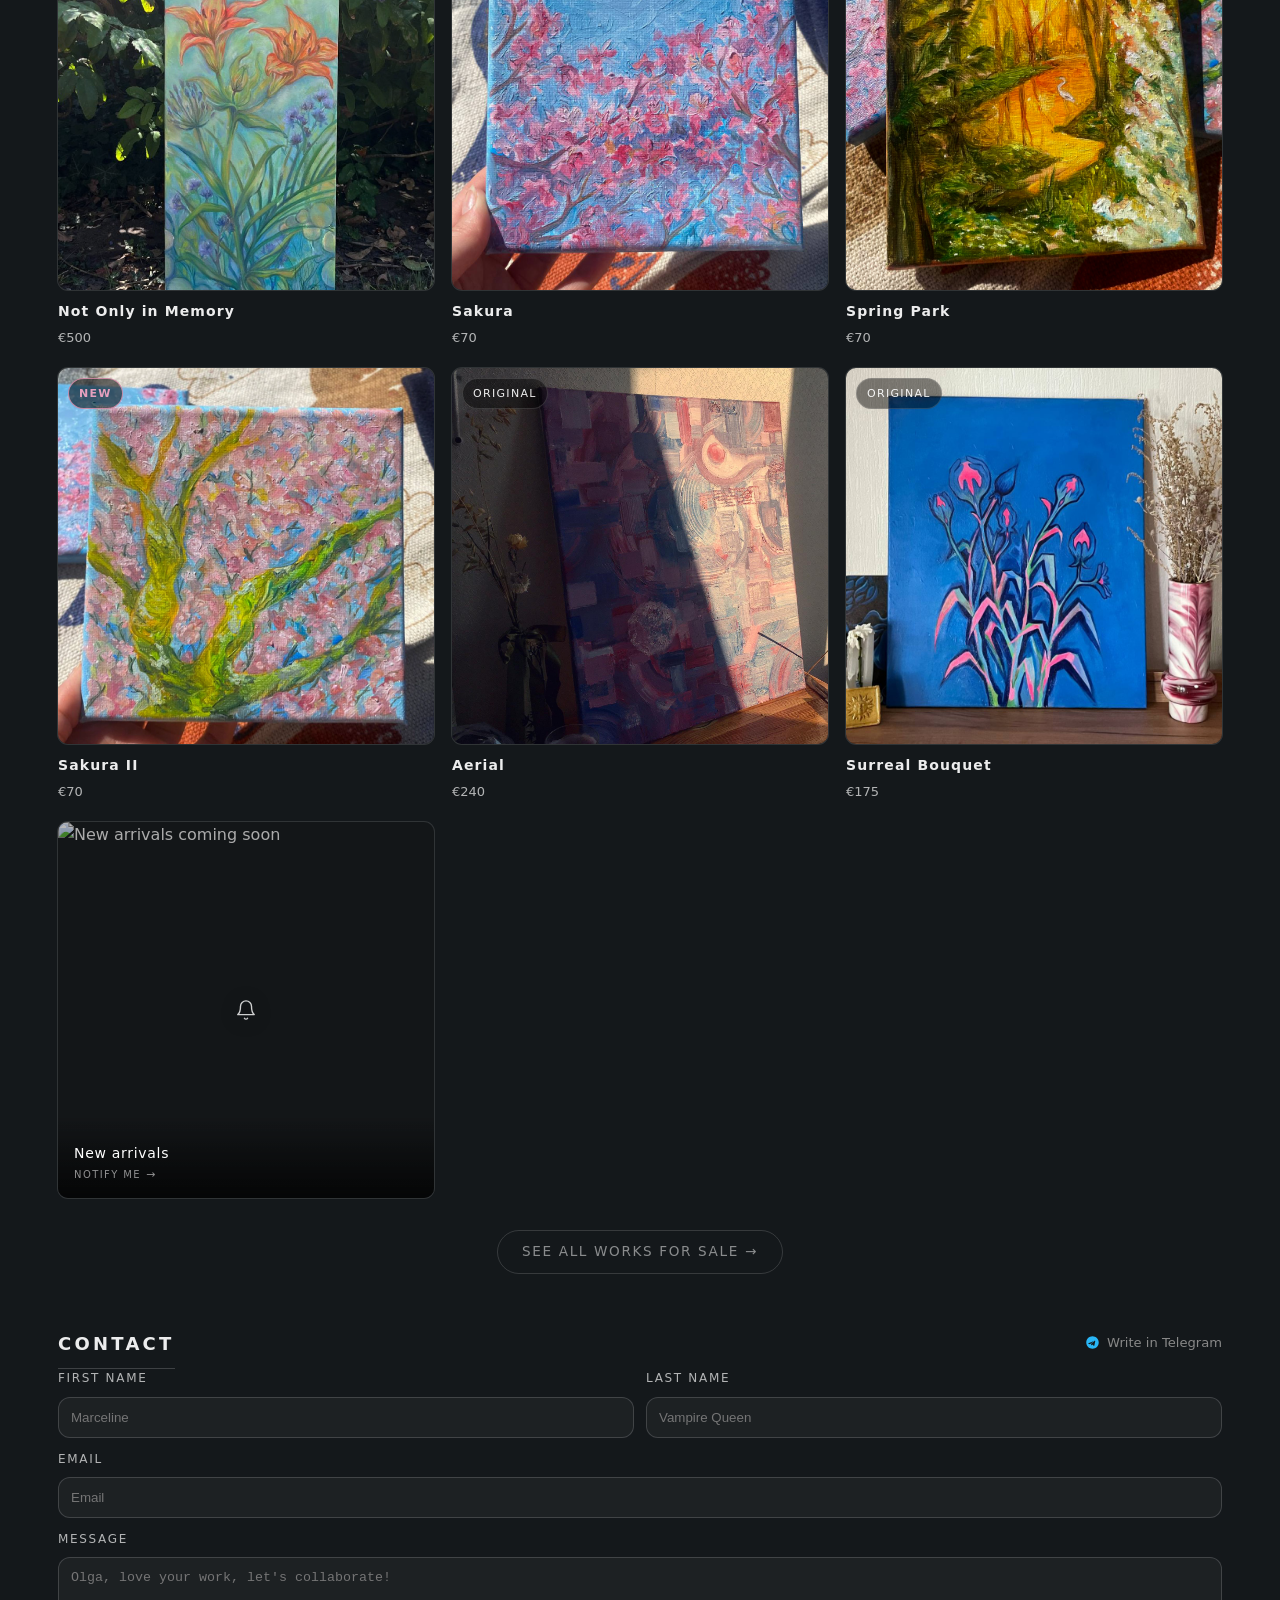
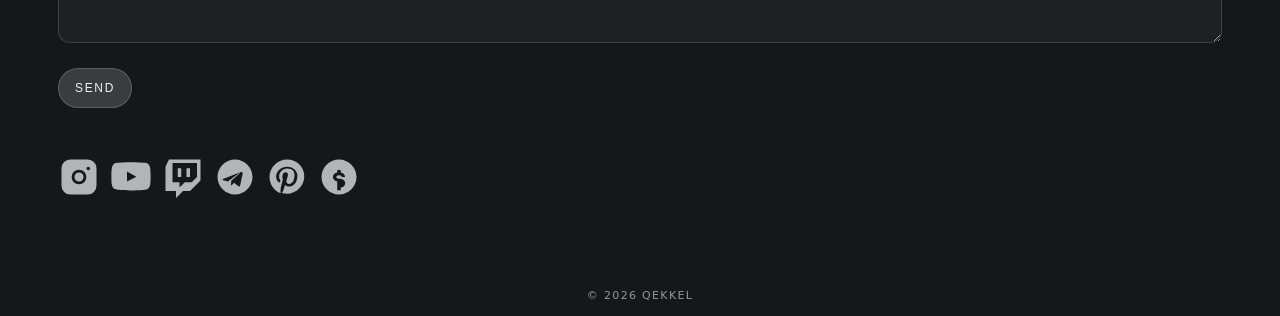
==== commit e9bf181b: "Add files via upload" ====
--- a/index.html
+++ b/index.html
@@ -729,14 +729,14 @@
               data-size-ru="30×70 см"
               data-medium-en="Oil"
               data-medium-ru="Масло"
-              data-img="images/lili/LILI2.png,images/lili/ili.png,images/lili/ili2.jpg,images/lili/ili3.jpg"
+              data-img="images/lili/ili3.png,images/lili/LILI2.png,images/lili/ili.png,images/lili/ili2.jpg,images/lili/ili3.jpg"
               data-extras=""
               data-desc-en="Sun-warmed daylilies in bold orange, rising above soft purple wildflowers – a tall vertical oil painting capturing the warmth and light of a summer meadow. Stretched canvas, ships in a protective box."
               data-desc-ru="Дневные лилии в ярком оранжевом над лиловыми полевыми цветами – вертикальное масло на холсте, наполненное летним теплом. Натянутый холст, доставляется в защитной коробке."
               data-price-eur="500"
               data-sold="false">
               <div class="store-thumb">
-                <img loading="lazy" src="images/lili/LILI2.png" alt="Not Only in Memory – original oil painting, daylilies, 30×70 cm, by Qekkel">
+                <img loading="lazy" src="images/lili/ili3.png" alt="Not Only in Memory – original oil painting, daylilies, 30×70 cm, by Qekkel">
                 <span class="store-badge store-badge-new" data-i18n="badge_new">New</span>
               </div>
               <div class="store-info">
